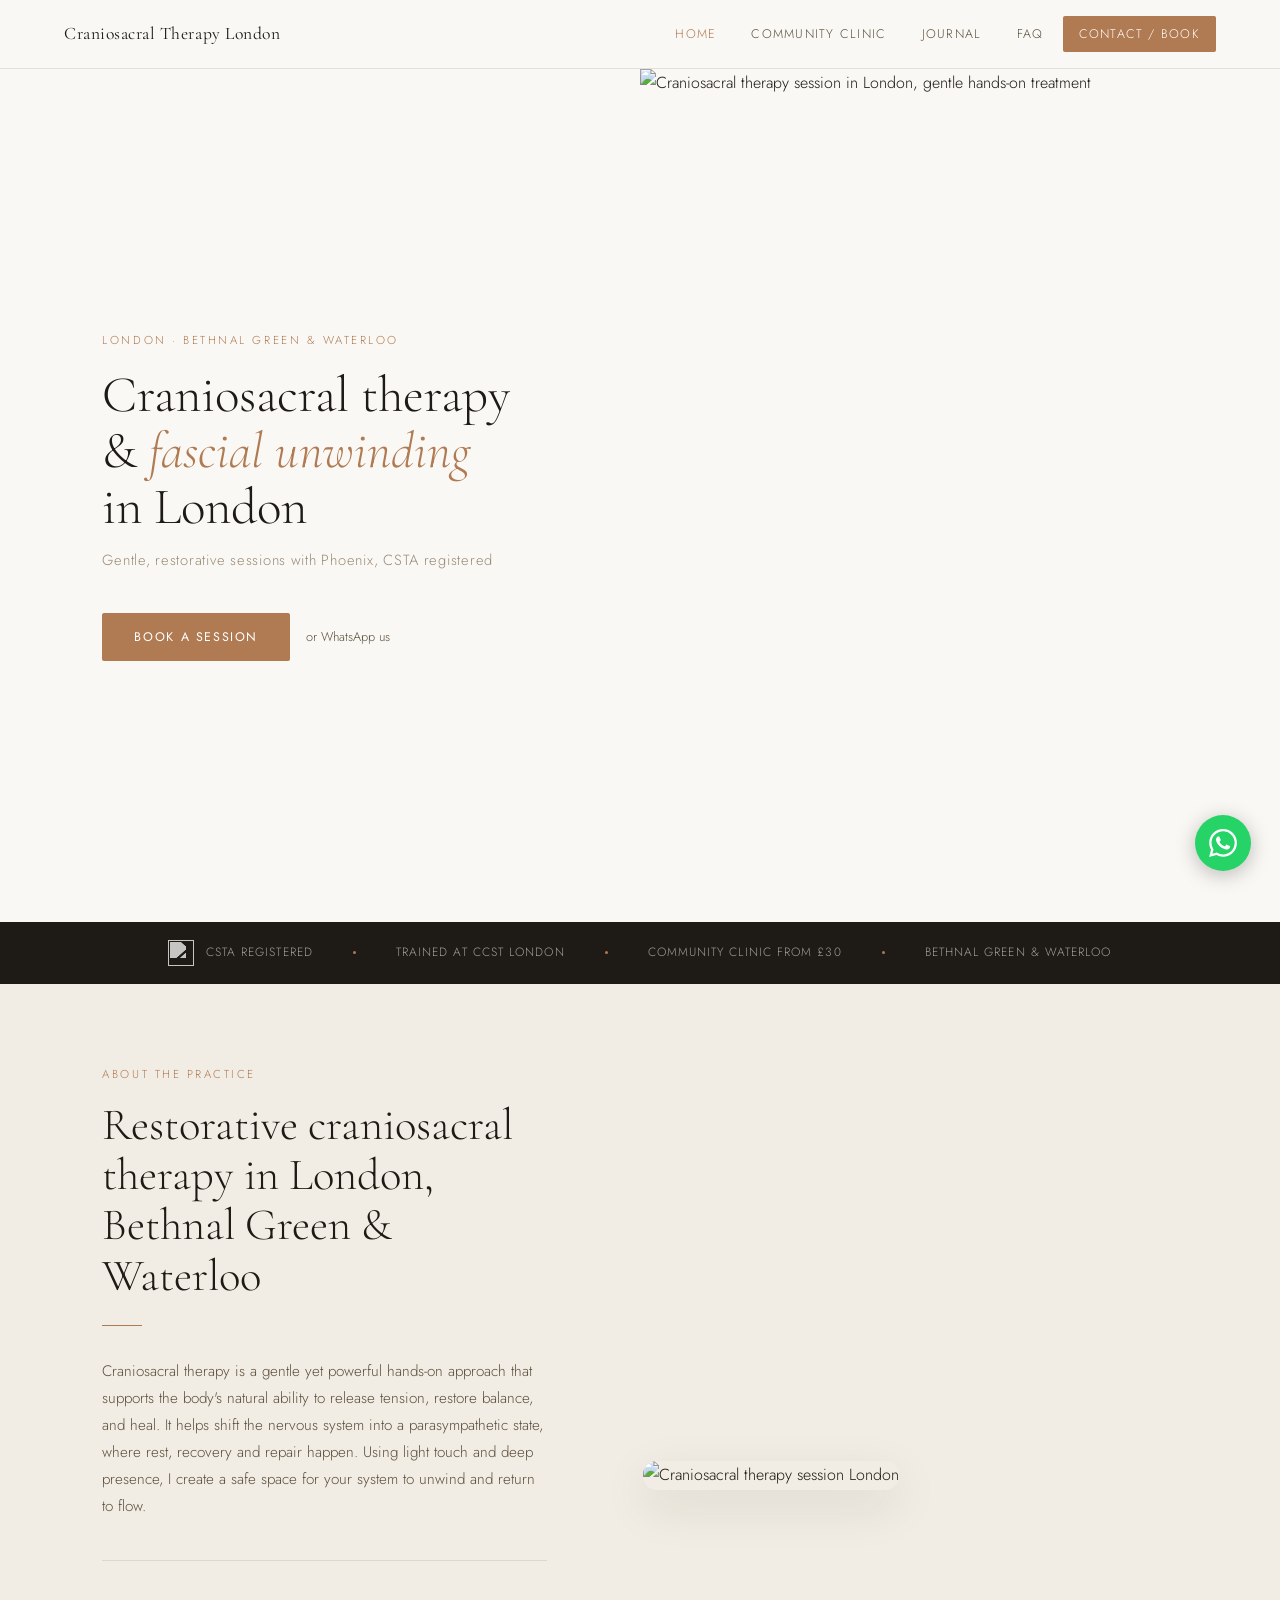
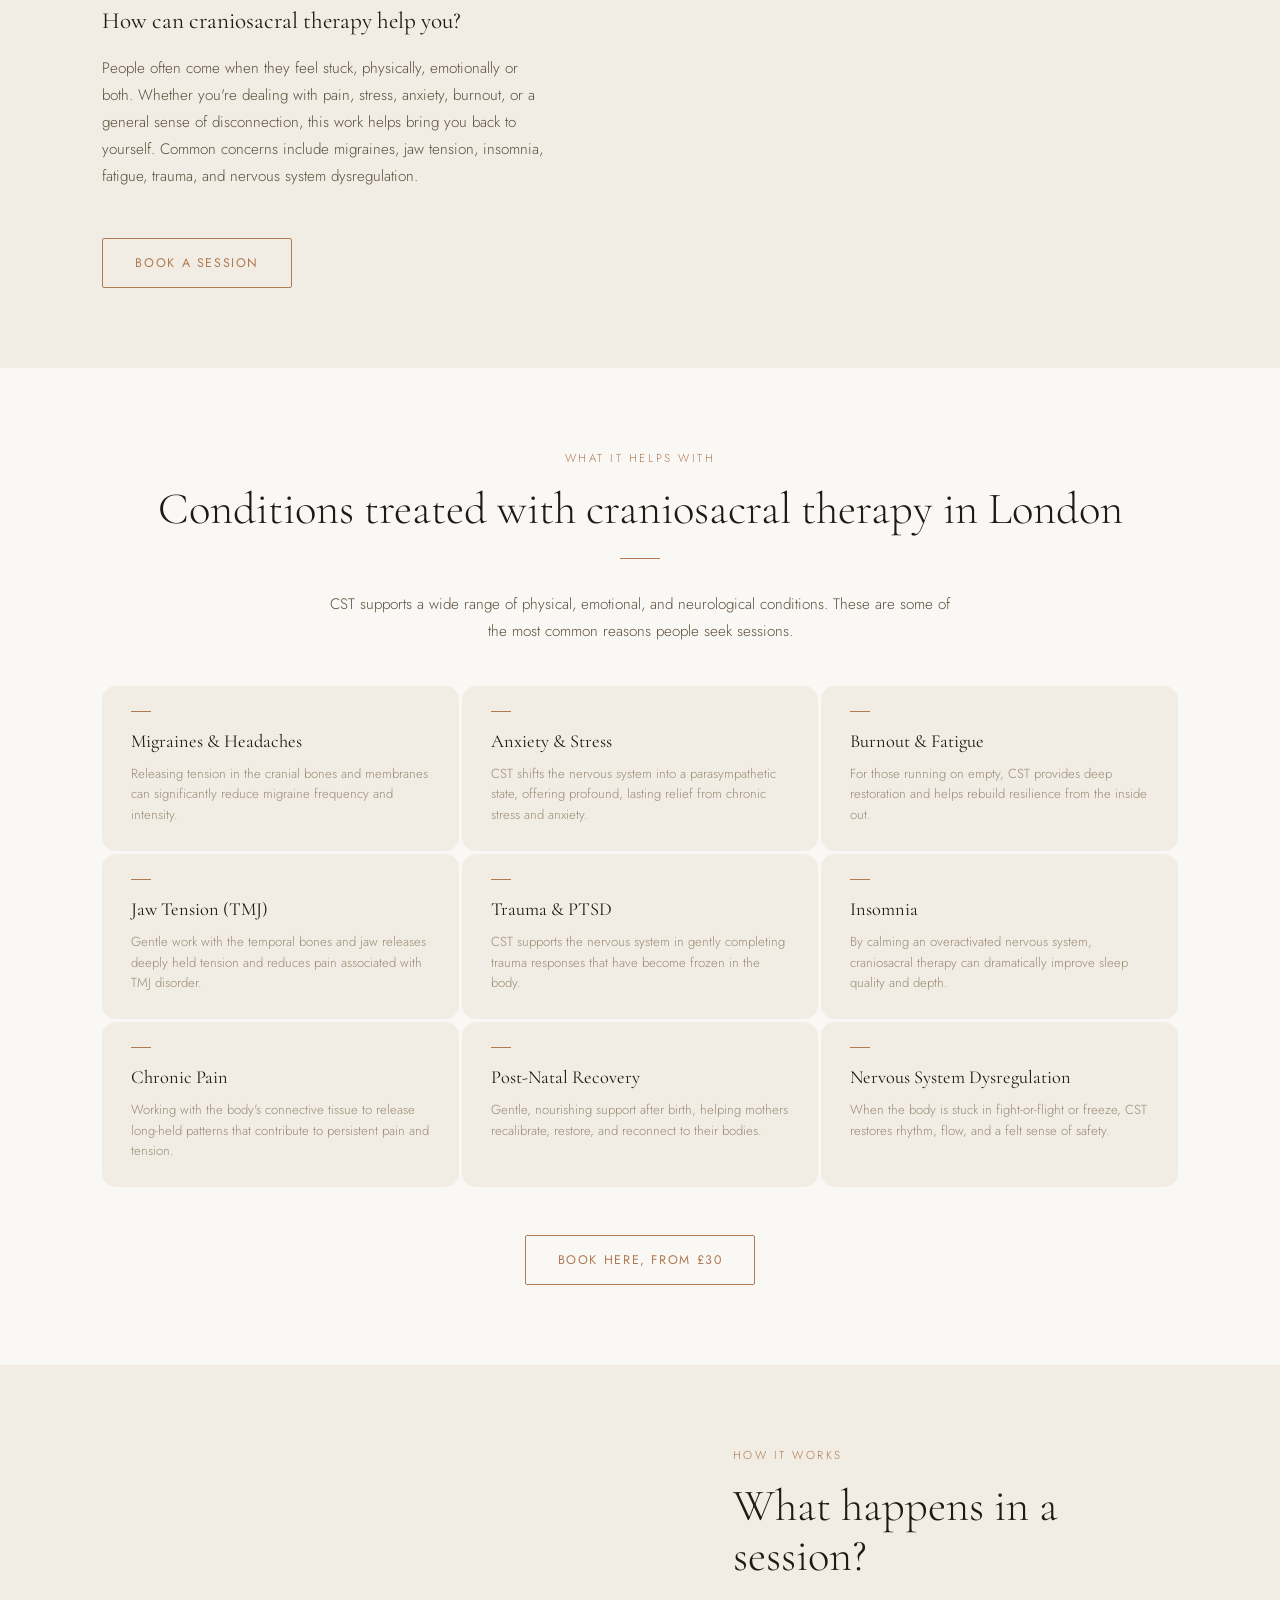
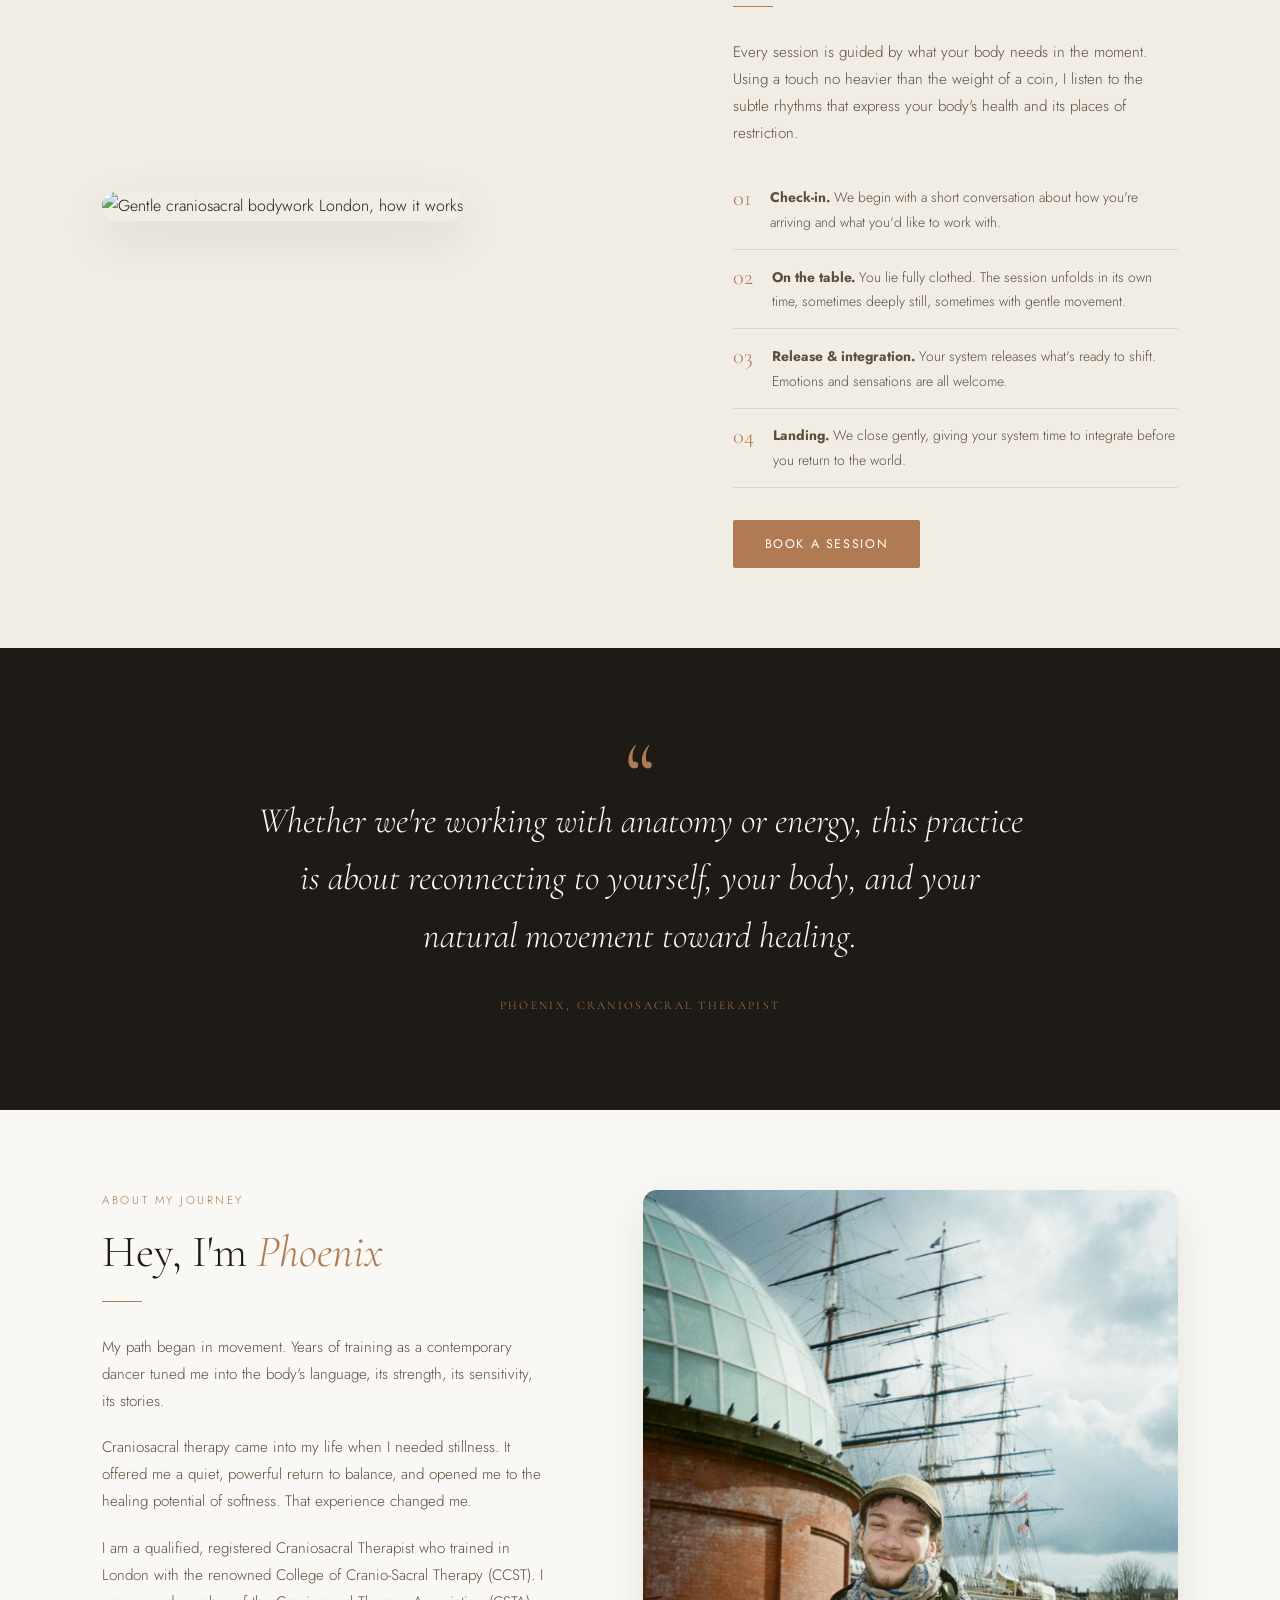
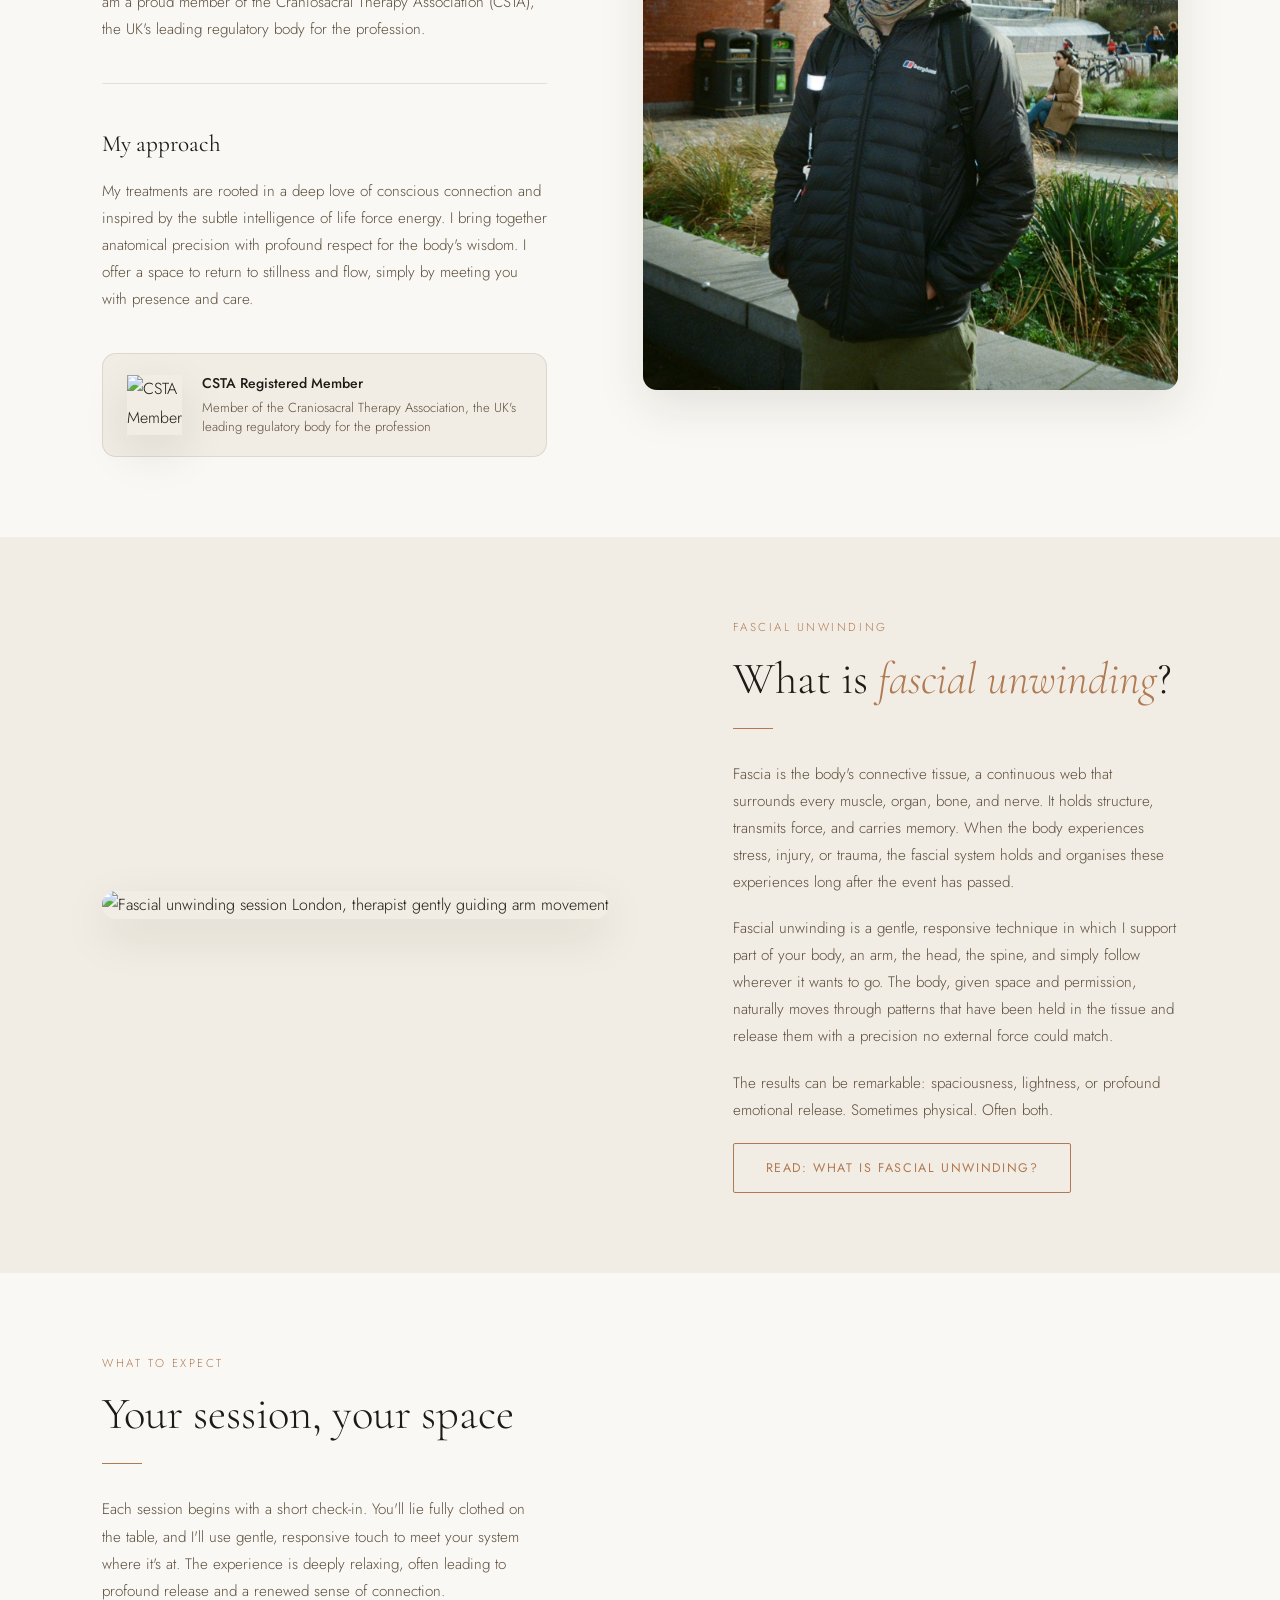
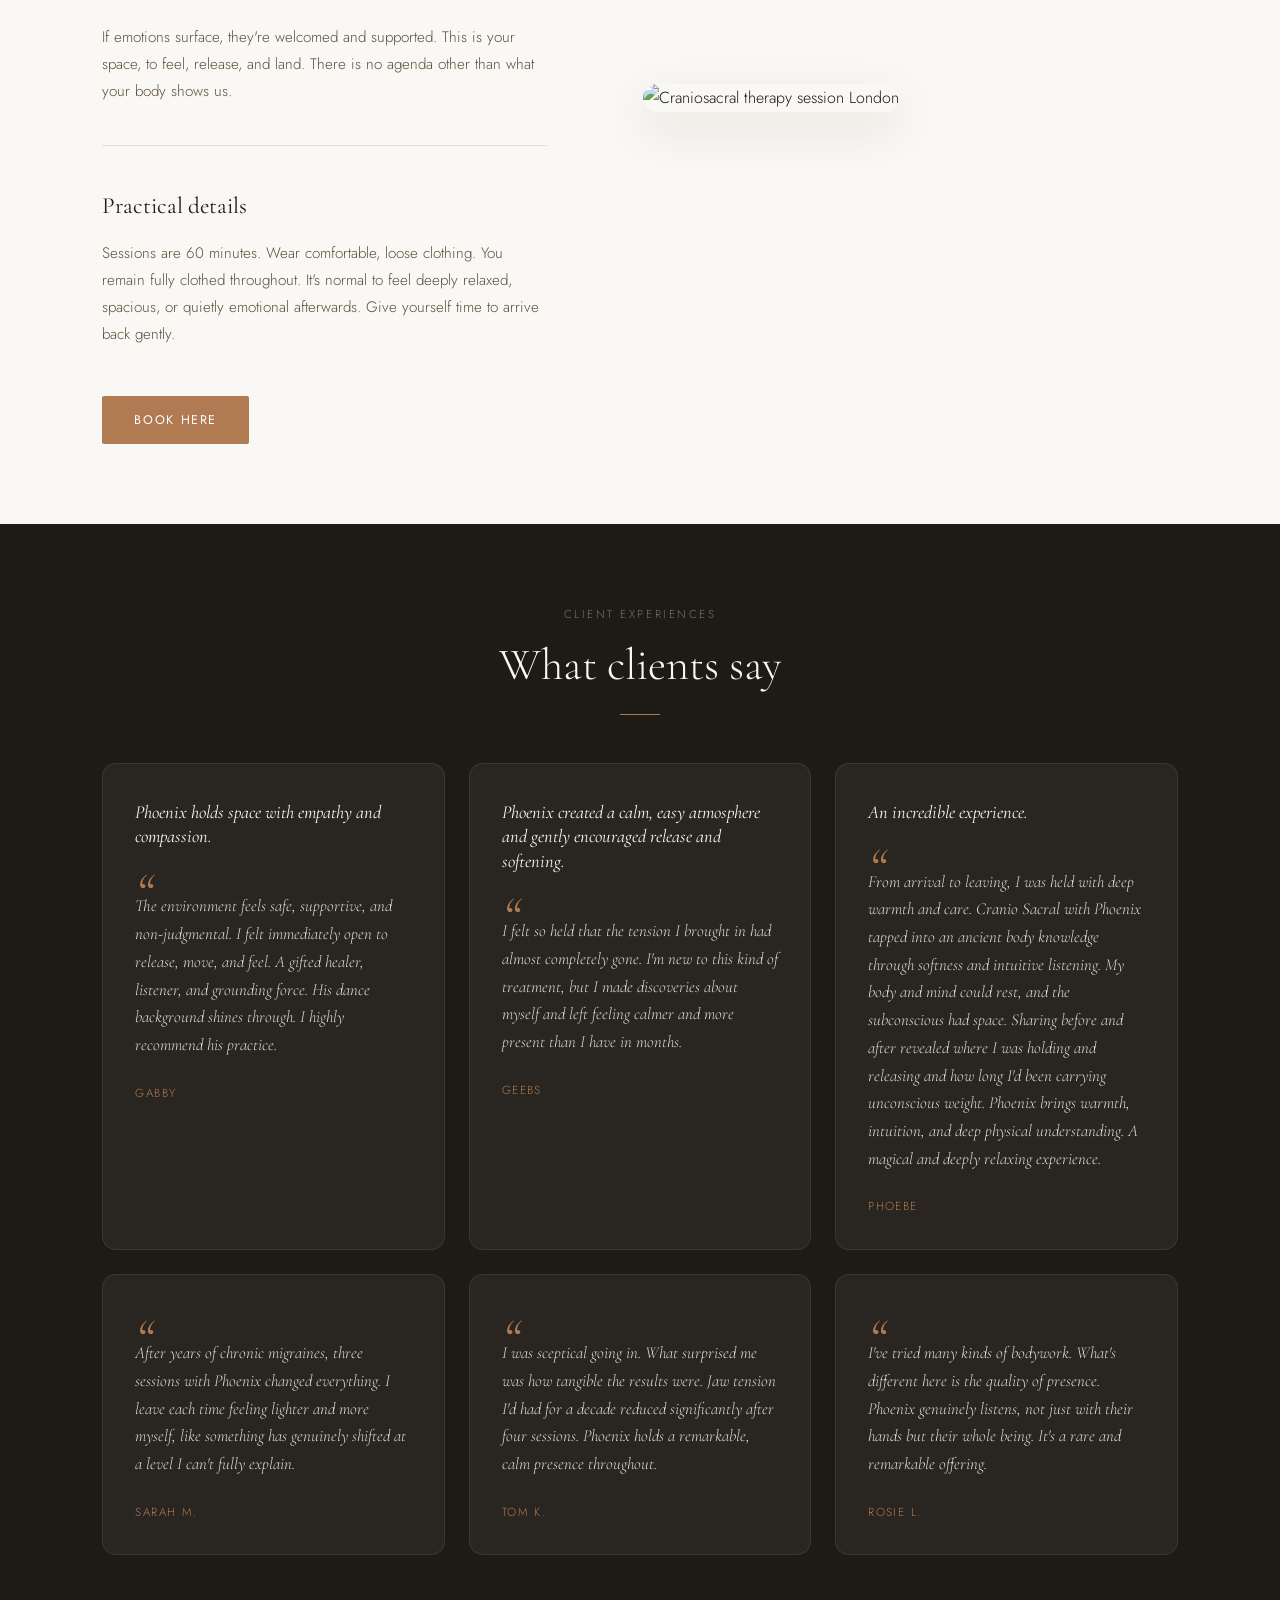
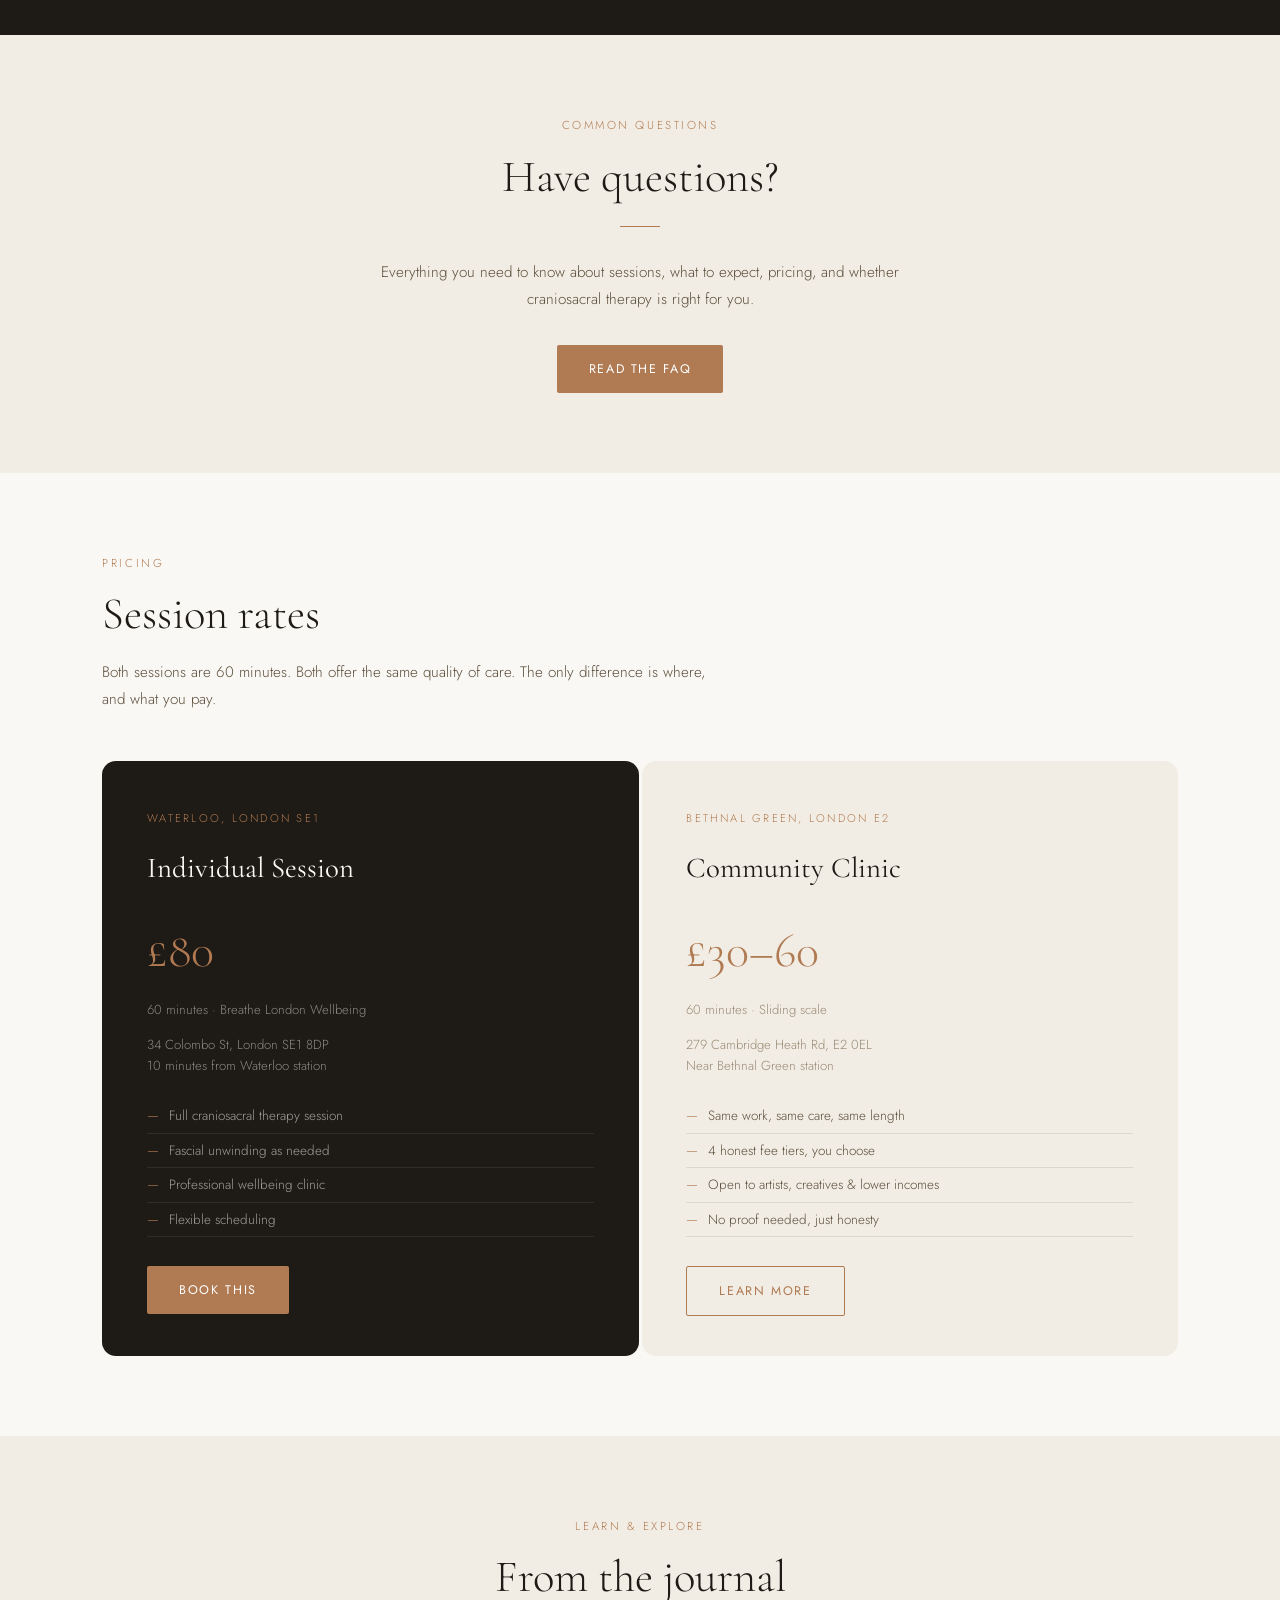
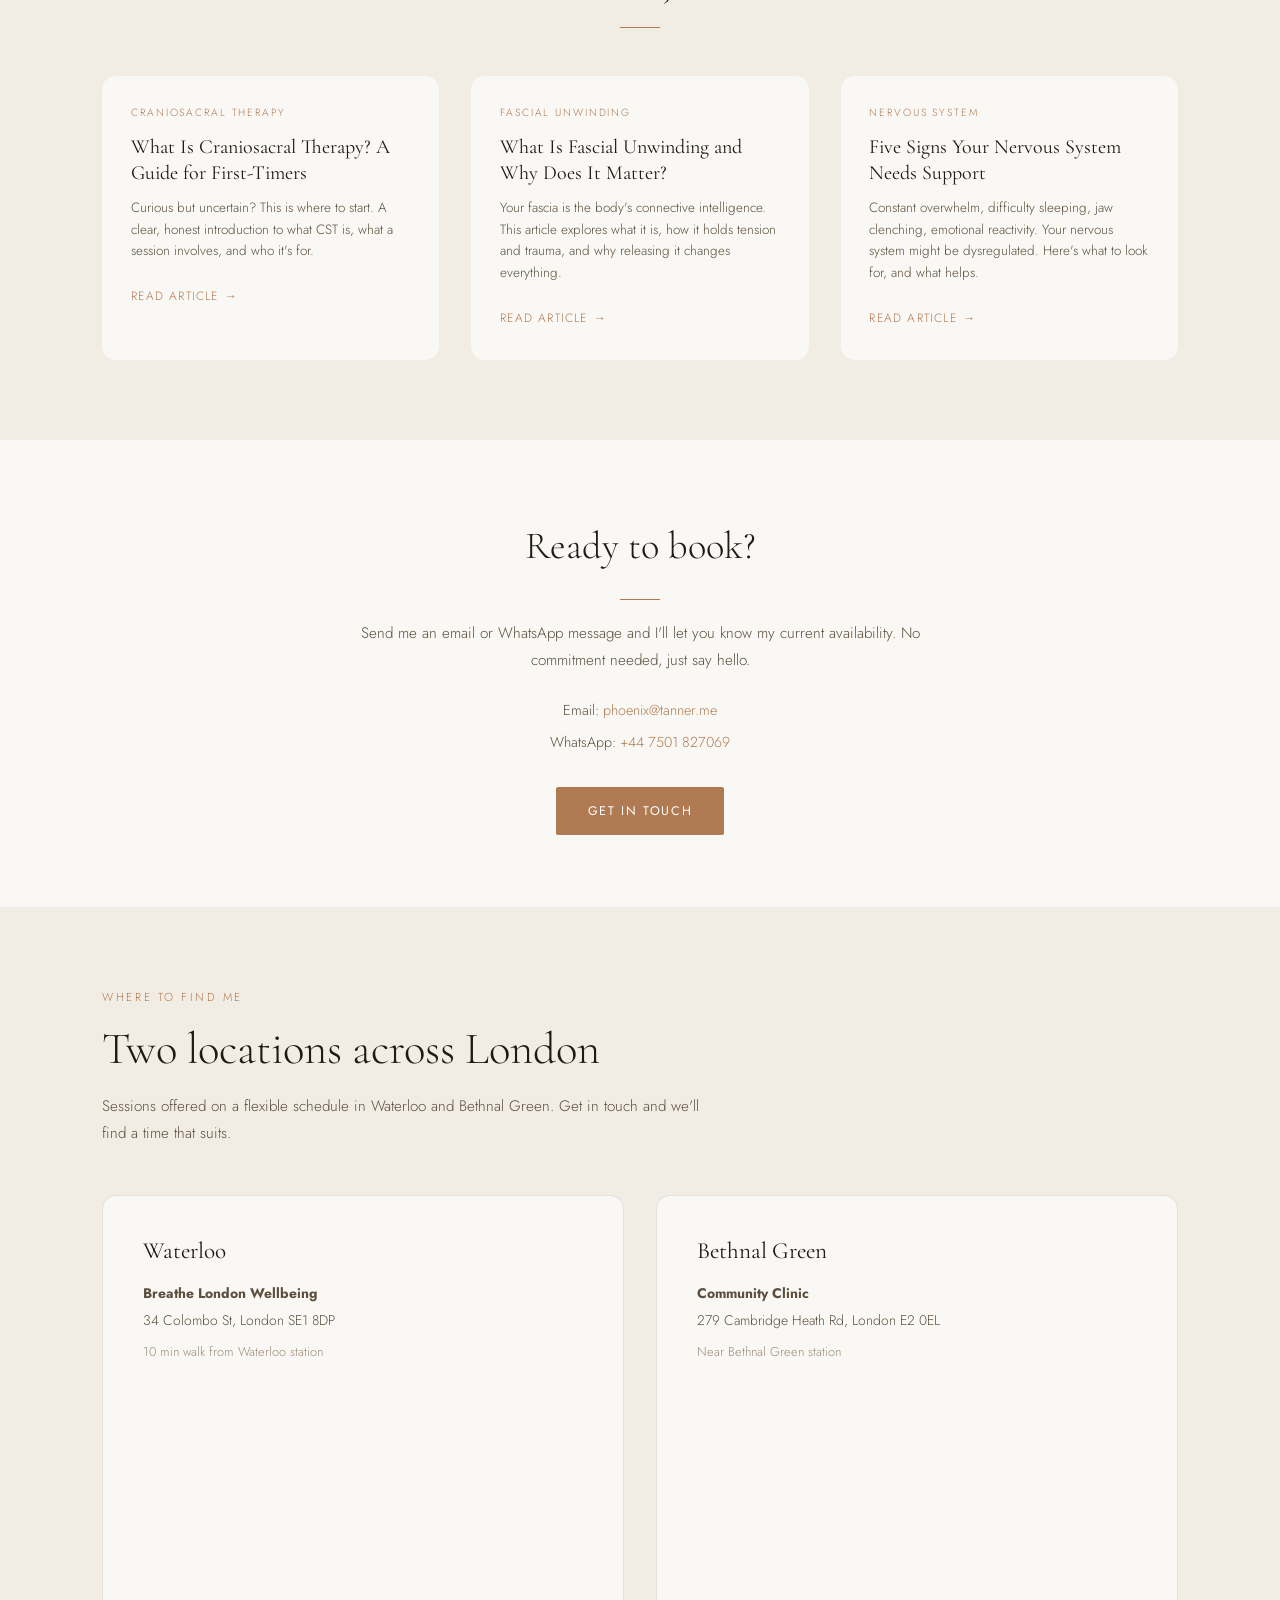
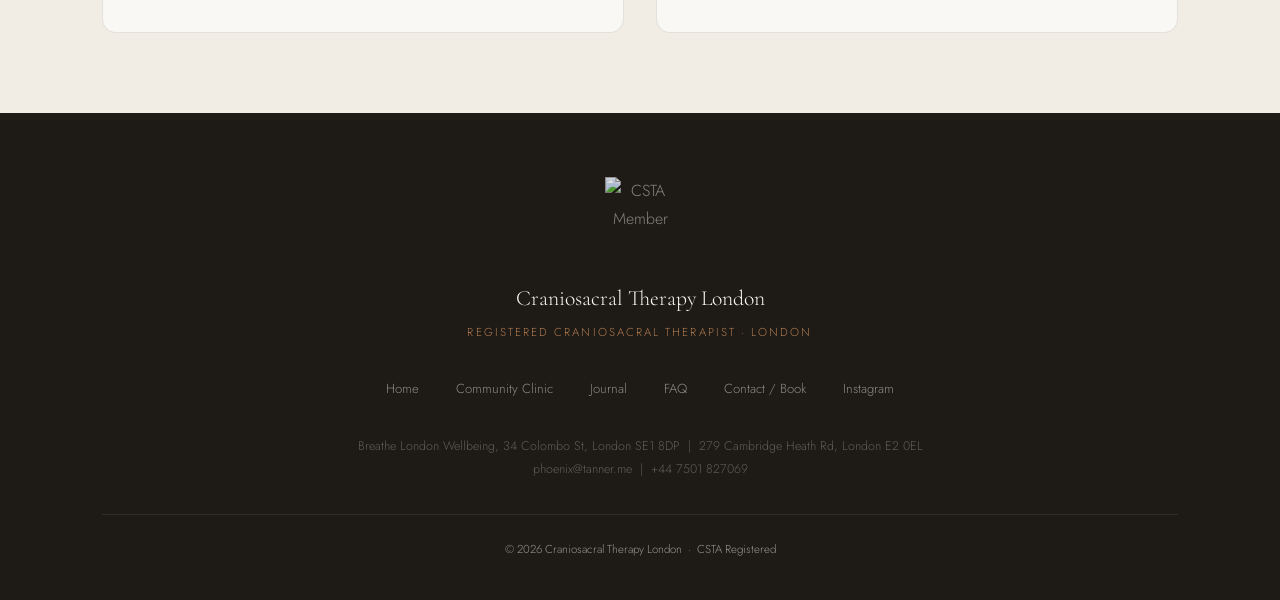
==== index.html @ a88bb4ef "Initial commit: clean deployment snapshot (Aug 13, 2026) Starting point for the Aug 26 website updat" ====
<!DOCTYPE html>
<html lang="en-GB">
<head>
<meta charset="UTF-8">
<meta name="viewport" content="width=device-width, initial-scale=1.0">
<title>Craniosacral Therapy London | Bethnal Green &amp; Waterloo | Phoenix Tanner, CSTA Registered</title>
<meta name="description" content="Gentle, restorative craniosacral therapy and fascial unwinding in Bethnal Green and Waterloo, London. 60-minute sessions from £30. CSTA-registered therapist Phoenix Tanner.">
<meta name="robots" content="index, follow">
<meta name="author" content="Phoenix Tanner">
<link rel="canonical" href="https://craniosacraltherapylondon.com/">
<meta name="geo.region" content="GB-ENG">
<meta name="geo.placename" content="London">
<meta property="og:type" content="website">
<meta property="og:url" content="https://craniosacraltherapylondon.com/">
<meta property="og:title" content="Craniosacral Therapy London | Phoenix Tanner, CSTA Registered">
<meta property="og:description" content="Gentle craniosacral therapy and fascial unwinding in Bethnal Green and Waterloo. Sessions from £30. Book with Phoenix Tanner, CSTA-registered therapist.">
<meta property="og:image" content="https://craniosacraltherapylondon.com/craniosacral_therapy_london_.JPG">
<meta property="og:locale" content="en_GB">
<meta property="og:site_name" content="Craniosacral Therapy London">
<meta name="twitter:card" content="summary_large_image">
<meta name="twitter:title" content="Craniosacral Therapy London | Phoenix Tanner, CSTA Registered">
<meta name="twitter:description" content="Gentle craniosacral therapy and fascial unwinding in Bethnal Green and Waterloo. Sessions from £30.">
<meta name="twitter:image" content="https://craniosacraltherapylondon.com/craniosacral_therapy_london_.JPG">
<script type="application/ld+json">
{
  "@context":"https://schema.org",
  "@graph":[
    {"@type":"HealthAndBeautyBusiness","@id":"https://craniosacraltherapylondon.com/#business","name":"Craniosacral Therapy London","description":"Craniosacral therapy and fascial unwinding in Bethnal Green and Waterloo, London.","url":"https://craniosacraltherapylondon.com","telephone":"+447501827069","email":"phoenix@tanner.me","priceRange":"££","image":"https://craniosacraltherapylondon.com/craniosacral_therapy_london_.JPG","sameAs":["https://www.instagram.com/phoenixtanner/"],"address":{"@type":"PostalAddress","streetAddress":"34 Colombo St","addressLocality":"London","postalCode":"SE1 8DP","addressCountry":"GB"},"hasOfferCatalog":{"@type":"OfferCatalog","name":"Craniosacral Therapy Services","itemListElement":[{"@type":"Offer","itemOffered":{"@type":"Service","name":"Craniosacral Therapy Waterloo","description":"60-minute session at Breathe London Wellbeing, Waterloo SE1."},"price":"80","priceCurrency":"GBP"},{"@type":"Offer","itemOffered":{"@type":"Service","name":"Community Clinic Bethnal Green","description":"60-minute sliding scale session £30-60."},"price":"30","priceCurrency":"GBP"}]}},
    {"@type":"Person","name":"Phoenix Tanner","jobTitle":"Craniosacral Therapist","description":"CSTA-registered craniosacral therapist trained at the College of Cranio-Sacral Therapy (CCST), London.","url":"https://craniosacraltherapylondon.com","sameAs":["https://www.instagram.com/phoenixtanner/"]},
    {"@type":"FAQPage","mainEntity":[
      {"@type":"Question","name":"What is craniosacral therapy?","acceptedAnswer":{"@type":"Answer","text":"Craniosacral therapy is a gentle hands-on therapy using very light touch to support the body's natural ability to heal and self-regulate. It works with the subtle rhythms of the craniosacral system to release restrictions and restore balance."}},
      {"@type":"Question","name":"What does craniosacral therapy help with?","acceptedAnswer":{"@type":"Answer","text":"CST helps with migraines, anxiety, jaw tension (TMJ), insomnia, burnout, chronic pain, nervous system dysregulation, trauma, PTSD, and post-natal recovery."}},
      {"@type":"Question","name":"How much does craniosacral therapy cost in London?","acceptedAnswer":{"@type":"Answer","text":"Individual sessions at our Waterloo location cost £80. Our Bethnal Green community clinic offers sliding scale sessions from £30 to £60."}},
      {"@type":"Question","name":"What is fascial unwinding?","acceptedAnswer":{"@type":"Answer","text":"Fascial unwinding is a gentle technique where the therapist supports part of the body and follows its natural movement, releasing stored tension patterns held in the connective tissue."}},
      {"@type":"Question","name":"Is craniosacral therapy safe?","acceptedAnswer":{"@type":"Answer","text":"Yes. CST is extremely gentle with no manipulation or pressure, safe for all ages including pregnant women and babies. Phoenix Tanner is CSTA-registered."}},
      {"@type":"Question","name":"How do I book craniosacral therapy in London?","acceptedAnswer":{"@type":"Answer","text":"Email phoenix@tanner.me or WhatsApp +44 7501 827069. Phoenix will reply with current availability."}}
    ]}
  ]
}
</script>
<link rel="preconnect" href="https://fonts.googleapis.com">
<link rel="preconnect" href="https://fonts.gstatic.com" crossorigin>
<link href="https://fonts.googleapis.com/css2?family=Cormorant+Garamond:ital,wght@0,300;0,400;0,500;1,300;1,400&family=Jost:wght@300;400;500&display=swap" rel="stylesheet">
<style>
:root{--cream:#faf8f4;--sand:#f2ede4;--clay:#b07a52;--terra:#9a6440;--deep:#1e1a15;--mid:#5c4f3d;--light:#9a8a76;--bord:rgba(30,26,21,0.1);--radius:14px;}
*,*::before,*::after{box-sizing:border-box;margin:0;padding:0;}
html{scroll-behavior:smooth;}
body{background:var(--cream);color:var(--deep);font-family:'Jost',sans-serif;font-weight:300;line-height:1.78;overflow-x:hidden;}
.wa-float{position:fixed;bottom:1.8rem;right:1.8rem;z-index:500;background:#25d366;color:#fff;border-radius:50%;width:56px;height:56px;display:flex;align-items:center;justify-content:center;box-shadow:0 4px 20px rgba(0,0,0,.25);transition:transform .25s;text-decoration:none;}
.wa-float:hover{transform:scale(1.08);}
.wa-float svg{width:28px;height:28px;fill:#fff;}
nav{position:sticky;top:0;z-index:200;background:rgba(250,248,244,.96);backdrop-filter:blur(10px);border-bottom:1px solid var(--bord);padding:0 5vw;}
.nav-inner{max-width:1200px;margin:0 auto;display:flex;align-items:center;justify-content:space-between;height:68px;}
.nav-logo{font-family:'Cormorant Garamond',serif;font-size:1.1rem;font-weight:400;letter-spacing:.03em;color:var(--deep);text-decoration:none;}
.nav-links{display:flex;list-style:none;align-items:center;gap:.2rem;}
.nav-links a{display:block;padding:.45rem 1rem;font-size:.78rem;letter-spacing:.1em;text-transform:uppercase;color:var(--mid);text-decoration:none;font-family:'Jost',sans-serif;font-weight:300;transition:color .25s;}
.nav-links a:hover,.nav-links a.active{color:var(--clay);}
.nav-book{background:var(--clay)!important;color:#fff!important;border-radius:2px;}
.nav-book:hover{background:var(--terra)!important;}
.nav-burger{display:none;flex-direction:column;gap:5px;background:none;border:none;cursor:pointer;padding:.5rem;}
.nav-burger span{display:block;width:22px;height:1.5px;background:var(--deep);transition:transform .3s,opacity .3s;}
.nav-burger.open span:nth-child(1){transform:translateY(6.5px) rotate(45deg);}
.nav-burger.open span:nth-child(2){opacity:0;}
.nav-burger.open span:nth-child(3){transform:translateY(-6.5px) rotate(-45deg);}
.eyebrow{font-size:.72rem;letter-spacing:.22em;text-transform:uppercase;color:var(--clay);margin-bottom:1rem;display:block;}
.rule{width:40px;height:1px;background:var(--clay);margin:1.5rem 0 2rem;}
.rule-c{margin-left:auto;margin-right:auto;}
hr.div{border:none;border-top:1px solid var(--bord);margin:2.5rem 0;}
.bt{font-size:.95rem;color:var(--mid);margin-bottom:1.2rem;max-width:620px;}
h2.dsp{font-family:'Cormorant Garamond',serif;font-size:clamp(2rem,3.5vw,3.2rem);font-weight:300;line-height:1.12;margin-bottom:1.2rem;}
h3.sub{font-family:'Cormorant Garamond',serif;font-size:1.45rem;font-weight:400;margin-bottom:.8rem;}
em{font-style:italic;color:var(--clay);}
img.r{border-radius:var(--radius);}
.btn{display:inline-block;padding:.8rem 2rem;font-size:.78rem;letter-spacing:.13em;text-transform:uppercase;border-radius:2px;cursor:pointer;border:none;font-family:'Jost',sans-serif;font-weight:400;transition:background .25s,color .25s,transform .25s;text-decoration:none;}
.btn-s{background:var(--clay);color:#fff;}
.btn-s:hover{background:var(--terra);transform:translateY(-2px);}
.btn-o{background:transparent;color:var(--clay);border:1px solid var(--clay);}
.btn-o:hover{background:var(--clay);color:#fff;}
/* HERO */
.hero{display:grid;grid-template-columns:1fr 1fr;min-height:calc(100vh - 68px);}
.hero-left{display:flex;flex-direction:column;justify-content:center;padding:5rem 4rem 5rem 8vw;}
.hero-left h1{font-family:'Cormorant Garamond',serif;font-size:clamp(2.4rem,4vw,4.2rem);font-weight:300;line-height:1.1;margin-bottom:.7rem;}
.hero-sub{font-size:.92rem;font-weight:300;color:var(--light);letter-spacing:.05em;margin-bottom:2.5rem;}
.hero-right{overflow:hidden;}
.hero-right img{width:100%;height:100%;object-fit:cover;object-position:top center;display:block;}
.hero-ctas{display:flex;gap:1rem;flex-wrap:wrap;align-items:center;}
.hero-wa{font-size:.8rem;color:var(--mid);text-decoration:none;}
.hero-wa:hover{color:var(--clay);}
/* TRUST STRIP */
.trust-strip{background:var(--deep);padding:1.1rem 8vw;}
.trust-in{max-width:1100px;margin:0 auto;display:flex;align-items:center;justify-content:center;gap:2.5rem;flex-wrap:wrap;}
.trust-item{display:flex;align-items:center;gap:.7rem;color:rgba(250,248,244,.6);font-size:.75rem;letter-spacing:.09em;text-transform:uppercase;}
.trust-item img{width:26px;height:26px;object-fit:contain;filter:brightness(10);opacity:.75;}
.tdot{width:3px;height:3px;border-radius:50%;background:var(--clay);}
/* INTRO */
.h-intro{background:var(--sand);padding:5rem 8vw;}
.h-intro-in{max-width:1100px;margin:0 auto;display:grid;grid-template-columns:1fr 1.2fr;gap:6rem;align-items:center;}
.h-intro-in img{width:100%;aspect-ratio:4/5;object-fit:cover;box-shadow:0 16px 48px rgba(30,26,21,.1);}
/* CONDITIONS */
.conditions{background:var(--cream);padding:5rem 8vw;}
.conditions-in{max-width:1100px;margin:0 auto;}
.cond-grid{display:grid;grid-template-columns:repeat(3,1fr);gap:3px;margin-top:2.5rem;}
.cond-card{background:var(--sand);padding:1.6rem 1.8rem;border-radius:var(--radius);transition:transform .3s;}
.cond-card:hover{transform:translateY(-3px);}
.cond-dash{display:block;width:20px;height:1px;background:var(--clay);margin-bottom:.8rem;}
.cond-card h4{font-family:'Cormorant Garamond',serif;font-size:1.15rem;font-weight:400;margin-bottom:.4rem;}
.cond-card p{font-size:.82rem;color:var(--light);line-height:1.55;}
/* HOW */
.h-how{padding:5rem 8vw;background:var(--sand);}
.h-how-in{max-width:1100px;margin:0 auto;display:grid;grid-template-columns:1.2fr 1fr;gap:6rem;align-items:center;}
.h-how-in img{width:100%;aspect-ratio:4/5;object-fit:cover;box-shadow:0 16px 48px rgba(30,26,21,.1);}
.steps{margin:1.5rem 0 2rem;counter-reset:step;}
.step{display:flex;gap:1.2rem;padding:.9rem 0;border-bottom:1px solid var(--bord);counter-increment:step;}
.step::before{content:counter(step,decimal-leading-zero);font-family:'Cormorant Garamond',serif;font-size:1.4rem;color:var(--clay);flex-shrink:0;line-height:1;margin-top:.1rem;}
.step p{font-size:.87rem;color:var(--mid);}
/* QUOTE */
.quote-band{background:var(--deep);padding:6rem 8vw;text-align:center;}
.quote-band-in{max-width:780px;margin:0 auto;}
.quote-band blockquote{font-family:'Cormorant Garamond',serif;font-size:clamp(1.5rem,2.8vw,2.4rem);font-weight:300;font-style:italic;line-height:1.6;color:var(--cream);position:relative;padding-top:3rem;}
.quote-band blockquote::before{content:'\201C';font-size:6rem;color:var(--clay);line-height:1;position:absolute;top:-1rem;left:50%;transform:translateX(-50%);font-style:normal;}
.quote-band cite{display:block;margin-top:2rem;font-size:.72rem;letter-spacing:.2em;text-transform:uppercase;color:var(--clay);font-style:normal;}
/* ABOUT */
.h-about{background:var(--cream);padding:5rem 8vw;}
.h-about-in{max-width:1100px;margin:0 auto;display:grid;grid-template-columns:1fr 1.2fr;gap:6rem;align-items:start;}
.h-about-in img{width:100%;aspect-ratio:3/4;object-fit:cover;box-shadow:0 16px 48px rgba(30,26,21,.1);}
.csta-badge{margin-top:2.5rem;display:flex;align-items:center;gap:1.2rem;padding:1.2rem 1.5rem;border:1px solid var(--bord);border-radius:var(--radius);background:var(--sand);}
.csta-badge img{width:60px;height:60px;object-fit:contain;}
.csta-badge-text{font-size:.82rem;color:var(--mid);line-height:1.5;}
.csta-badge-text strong{display:block;font-weight:500;color:var(--deep);font-size:.88rem;margin-bottom:.2rem;}
/* FASCIAL */
.fascial{background:var(--sand);padding:5rem 8vw;}
.fascial-in{max-width:1100px;margin:0 auto;display:grid;grid-template-columns:1.2fr 1fr;gap:6rem;align-items:center;}
.fascial-in img{width:100%;aspect-ratio:4/5;object-fit:cover;box-shadow:0 16px 48px rgba(30,26,21,.1);}
/* SESSION */
.h-session{background:var(--cream);padding:5rem 8vw;}
.h-session-in{max-width:1100px;margin:0 auto;display:grid;grid-template-columns:1fr 1.2fr;gap:6rem;align-items:center;}
.img-duo{display:grid;grid-template-columns:1fr 1fr;gap:8px;}
.img-duo img{width:100%;aspect-ratio:2/3;object-fit:cover;box-shadow:0 8px 24px rgba(30,26,21,.1);}
.h-session-in>div:last-child img{width:100%;aspect-ratio:4/5;object-fit:cover;box-shadow:0 16px 48px rgba(30,26,21,.1);}
/* TESTIMONIALS */
.testimonials{background:var(--deep);padding:5rem 8vw;}
.testimonials-in{max-width:1100px;margin:0 auto;}
.test-grid{display:grid;grid-template-columns:repeat(3,1fr);gap:1.5rem;margin-top:3rem;}
.test-card{background:rgba(250,248,244,.05);border:1px solid rgba(250,248,244,.08);border-radius:var(--radius);padding:2.2rem 2rem 2rem;}
.test-quote{font-family:'Cormorant Garamond',serif;font-size:1.05rem;font-style:italic;line-height:1.65;color:rgba(250,248,244,.88);margin-bottom:1.5rem;padding-top:1.8rem;position:relative;}
.test-quote::before{content:'\201C';font-size:3.5rem;color:var(--clay);line-height:1;position:absolute;top:0;left:0;}
.test-headline{font-family:'Cormorant Garamond',serif;font-size:1.15rem;font-weight:400;font-style:italic;color:var(--cream);margin-bottom:.9rem;line-height:1.35;}
.test-name{font-size:.73rem;letter-spacing:.12em;text-transform:uppercase;color:var(--clay);}
/* FAQ */
.faq-section{background:var(--sand);padding:5rem 8vw;}
.faq-in{max-width:780px;margin:0 auto;}
details{border-bottom:1px solid var(--bord);}
details:first-of-type{border-top:1px solid var(--bord);}
summary{display:flex;justify-content:space-between;align-items:center;padding:1.3rem 0;cursor:pointer;list-style:none;font-weight:400;font-size:.95rem;}
summary::-webkit-details-marker{display:none;}
summary::after{content:'+';color:var(--clay);font-size:1.3rem;flex-shrink:0;margin-left:1rem;transition:transform .3s;line-height:1;}
details[open] summary::after{transform:rotate(45deg);}
.faq-answer{padding:.2rem 0 1.5rem;font-size:.9rem;color:var(--mid);line-height:1.75;}
/* PRICING */
.h-pricing{background:var(--cream);padding:5rem 8vw;}
.h-pricing-in{max-width:1100px;margin:0 auto;}
.p-grid{display:grid;grid-template-columns:1fr 1fr;gap:3px;margin-top:3rem;}
.p-card{padding:3rem 2.8rem 2.5rem;background:var(--sand);transition:transform .3s;border-radius:var(--radius);}
.p-card:hover{transform:translateY(-4px);}
.p-card.hl{background:var(--deep);color:var(--cream);}
.p-loc{font-size:.7rem;letter-spacing:.2em;text-transform:uppercase;color:var(--clay);margin-bottom:.8rem;display:block;}
.p-card h3{font-family:'Cormorant Garamond',serif;font-size:1.8rem;font-weight:400;margin-bottom:.5rem;}
.p-price{font-family:'Cormorant Garamond',serif;font-size:3rem;font-weight:300;color:var(--clay);margin:1rem 0 .2rem;display:block;}
.p-dur{font-size:.82rem;color:var(--light);margin-bottom:.8rem;}
.p-card.hl .p-dur{color:rgba(250,248,244,.5);}
.p-addr{font-size:.82rem;color:var(--light);margin-bottom:1.4rem;line-height:1.65;}
.p-card.hl .p-addr{color:rgba(250,248,244,.5);}
.p-list{list-style:none;margin-bottom:1.8rem;}
.p-list li{font-size:.84rem;padding:.3rem 0;display:flex;gap:.6rem;color:var(--mid);border-bottom:1px solid var(--bord);}
.p-card.hl .p-list li{color:rgba(250,248,244,.6);border-bottom-color:rgba(250,248,244,.08);}
.p-list li::before{content:'—';color:var(--clay);flex-shrink:0;}
/* BLOG */
.blog-section{background:var(--sand);padding:5rem 8vw;}
.blog-in{max-width:1100px;margin:0 auto;}
.blog-grid{display:grid;grid-template-columns:repeat(3,1fr);gap:2rem;margin-top:3rem;}
.blog-card{background:var(--cream);border-radius:var(--radius);overflow:hidden;transition:transform .3s,box-shadow .3s;}
.blog-card:hover{transform:translateY(-4px);box-shadow:0 12px 32px rgba(30,26,21,.1);}
.blog-card-body{padding:1.8rem;}
.blog-tag{font-size:.65rem;letter-spacing:.18em;text-transform:uppercase;color:var(--clay);margin-bottom:.7rem;display:block;}
.blog-card h3{font-family:'Cormorant Garamond',serif;font-size:1.25rem;font-weight:400;line-height:1.3;margin-bottom:.7rem;}
.blog-card p{font-size:.84rem;color:var(--mid);line-height:1.6;margin-bottom:1.2rem;}
.blog-link{font-size:.75rem;letter-spacing:.1em;text-transform:uppercase;color:var(--clay);text-decoration:none;display:inline-flex;align-items:center;gap:.4rem;}
.blog-link::after{content:'→';}
/* BOOK CTA */
.h-bookcta{background:var(--cream);padding:4.5rem 8vw;text-align:center;}
.h-bookcta-in{max-width:580px;margin:0 auto;}
.h-bookcta h2{font-family:'Cormorant Garamond',serif;font-size:clamp(1.8rem,3vw,2.6rem);font-weight:300;margin-bottom:.8rem;}
.cline{font-size:.9rem;color:var(--mid);margin-bottom:.4rem;}
.cline a{color:var(--clay);text-decoration:none;}
.cline a:hover{text-decoration:underline;}
/* LOCATIONS */
.h-loc{background:var(--sand);padding:5rem 8vw;}
.h-loc-in{max-width:1100px;margin:0 auto;}
.loc-grid{display:grid;grid-template-columns:1fr 1fr;gap:2rem;margin-top:3rem;}
.loc-card{padding:2.2rem 2.5rem;border:1px solid var(--bord);border-radius:var(--radius);background:var(--cream);}
.loc-card h3{font-family:'Cormorant Garamond',serif;font-size:1.45rem;font-weight:400;margin-bottom:.5rem;}
.loc-card p{font-size:.87rem;color:var(--mid);margin-bottom:.2rem;}
.map-w{margin-top:1.4rem;border-radius:var(--radius);overflow:hidden;height:210px;}
.map-w iframe{width:100%;height:100%;border:none;display:block;}
/* FOOTER */
footer{background:var(--deep);color:rgba(250,248,244,.55);padding:4rem 8vw 2.5rem;text-align:center;}
.f-csta{display:flex;justify-content:center;margin-bottom:2rem;}
.f-csta img{width:70px;opacity:.85;}
.f-name{font-family:'Cormorant Garamond',serif;font-size:1.35rem;color:var(--cream);margin-bottom:.3rem;}
.f-title{font-size:.72rem;letter-spacing:.18em;text-transform:uppercase;color:var(--clay);margin-bottom:2rem;}
.f-links{margin-bottom:2rem;}
.f-links a{font-size:.82rem;color:rgba(250,248,244,.5);text-decoration:none;margin:0 1rem;transition:color .25s;}
.f-links a:hover{color:var(--clay);}
.f-nap{font-style:normal;font-size:.78rem;color:rgba(250,248,244,.3);margin-bottom:1.5rem;line-height:1.9;}
.f-nap a{color:rgba(250,248,244,.3);text-decoration:none;}
.f-bottom{font-size:.72rem;margin-top:2rem;border-top:1px solid rgba(250,248,244,.08);padding-top:1.5rem;}
/* ANIMATIONS */
.fi{opacity:0;transform:translateY(22px);transition:opacity .7s ease,transform .7s ease;}
.fi.v{opacity:1;transform:none;}
/* RESPONSIVE */
@media(max-width:960px){
  .hero{grid-template-columns:1fr;}
  .hero-left{padding:4rem 6vw 3rem;}
  .hero-right{height:65vw;}
  .h-intro-in,.h-how-in,.h-about-in,.fascial-in,.h-session-in,.quote-band-in{grid-template-columns:1fr;gap:3rem;}
  .p-grid,.loc-grid{grid-template-columns:1fr;}
  .cond-grid{grid-template-columns:repeat(2,1fr);}
  .test-grid{grid-template-columns:1fr 1fr;}
  .blog-grid{grid-template-columns:1fr 1fr;}
  .img-duo{display:none;}
  .h-how-in img{display:none;}
  .fascial-in img{display:none;}
}
@media(max-width:680px){
  .nav-links{display:none;flex-direction:column;position:absolute;top:68px;left:0;right:0;background:rgba(250,248,244,.98);backdrop-filter:blur(10px);border-bottom:1px solid var(--bord);padding:1rem 5vw 2rem;}
  .nav-links.open{display:flex;}
  .nav-burger{display:flex;}
  .cond-grid{grid-template-columns:1fr 1fr;}
  .test-grid,.blog-grid{grid-template-columns:1fr;}
  .h-intro,.h-how,.h-about,.fascial,.h-session,.h-pricing,.h-bookcta,.h-loc,.quote-band,.conditions,.testimonials,.faq-section,.blog-section{padding:3.5rem 5vw;}
}
</style>
<!-- Google tag (gtag.js) -->
<script async src="https://www.googletagmanager.com/gtag/js?id=G-5ZW5PGE2YG"></script>
<script>
  window.dataLayer = window.dataLayer || [];
  function gtag(){dataLayer.push(arguments);}
  gtag('js', new Date());
  gtag('config', 'G-5ZW5PGE2YG');
</script></head>
<body>
<a href="https://wa.me/447501827069" class="wa-float" target="_blank" rel="noopener" aria-label="WhatsApp Phoenix">
  <svg viewBox="0 0 24 24"><path d="M17.472 14.382c-.297-.149-1.758-.867-2.03-.967-.273-.099-.471-.148-.67.15-.197.297-.767.966-.94 1.164-.173.199-.347.223-.644.075-.297-.15-1.255-.463-2.39-1.475-.883-.788-1.48-1.761-1.653-2.059-.173-.297-.018-.458.13-.606.134-.133.298-.347.446-.52.149-.174.198-.298.298-.497.099-.198.05-.371-.025-.52-.075-.149-.669-1.612-.916-2.207-.242-.579-.487-.5-.669-.51-.173-.008-.371-.01-.57-.01-.198 0-.52.074-.792.372-.272.297-1.04 1.016-1.04 2.479 0 1.462 1.065 2.875 1.213 3.074.149.198 2.096 3.2 5.077 4.487.709.306 1.262.489 1.694.625.712.227 1.36.195 1.871.118.571-.085 1.758-.719 2.006-1.413.248-.694.248-1.289.173-1.413-.074-.124-.272-.198-.57-.347m-5.421 7.403h-.004a9.87 9.87 0 01-5.031-1.378l-.361-.214-3.741.982.998-3.648-.235-.374a9.86 9.86 0 01-1.51-5.26c.001-5.45 4.436-9.884 9.888-9.884 2.64 0 5.122 1.03 6.988 2.898a9.825 9.825 0 012.893 6.994c-.003 5.45-4.437 9.884-9.885 9.884m8.413-18.297A11.815 11.815 0 0012.05 0C5.495 0 .16 5.335.157 11.892c0 2.096.547 4.142 1.588 5.945L.057 24l6.305-1.654a11.882 11.882 0 005.683 1.448h.005c6.554 0 11.89-5.335 11.893-11.893a11.821 11.821 0 00-3.48-8.413z"/></svg>
</a>
<nav aria-label="Main navigation">
  <div class="nav-inner">
    <a class='nav-logo' href='/'>Craniosacral Therapy London</a>
    <ul class="nav-links" id="navLinks">
      <li><a class='active' href='/'>Home</a></li>
      <li><a href='/community-clinic'>Community Clinic</a></li>
      <li><a href='/journal'>Journal</a></li>
      <li><a href='/faq'>FAQ</a></li>
      <li><a class='nav-book' href='/contact'>Contact / Book</a></li>
    </ul>
    <button class="nav-burger" id="navBurger" aria-label="Toggle menu" aria-expanded="false"><span></span><span></span><span></span></button>
  </div>
</nav>
<main id="main">
<!-- HERO -->
<section class="hero" aria-label="Introduction">
  <div class="hero-left fi">
    <span class="eyebrow">London · Bethnal Green &amp; Waterloo</span>
    <h1>Craniosacral therapy<br>&amp; <em>fascial unwinding</em><br>in London</h1>
    <p class="hero-sub">Gentle, restorative sessions with Phoenix, CSTA registered</p>
    <div class="hero-ctas">
      <a class='btn btn-s' href='/contact'>Book a Session</a>
      <a href="https://wa.me/447501827069" class="hero-wa" target="_blank" rel="noopener">or WhatsApp us</a>
    </div>
  </div>
  <div class="hero-right">
    <img src="photos/craniosacral_therapy_london_.JPG" alt="Craniosacral therapy session in London, gentle hands-on treatment" fetchpriority="high" width="900" height="1200">
  </div>
</section>
<!-- TRUST STRIP -->
<div class="trust-strip">
  <div class="trust-in">
    <div class="trust-item"><img src="photos/CSTA-Member-logo-PNG-600x600-transparent.png" alt="" width="26" height="26" loading="lazy"> CSTA Registered</div>
    <div class="tdot"></div>
    <div class="trust-item">Trained at CCST London</div>
    <div class="tdot"></div>
    <div class="trust-item">Community Clinic from £30</div>
    <div class="tdot"></div>
    <div class="trust-item">Bethnal Green &amp; Waterloo</div>
  </div>
</div>
<!-- INTRO -->
<section class="h-intro" aria-labelledby="intro-h">
  <div class="h-intro-in">
    <div class="fi">
      <span class="eyebrow">About the Practice</span>
      <h2 class="dsp" id="intro-h">Restorative craniosacral therapy in London, Bethnal Green &amp; Waterloo</h2>
      <div class="rule"></div>
      <p class="bt">Craniosacral therapy is a gentle yet powerful hands-on approach that supports the body's natural ability to release tension, restore balance, and heal. It helps shift the nervous system into a parasympathetic state, where rest, recovery and repair happen. Using light touch and deep presence, I create a safe space for your system to unwind and return to flow.</p>
      <hr class="div">
      <h3 class="sub">How can craniosacral therapy help you?</h3>
      <p class="bt">People often come when they feel stuck, physically, emotionally or both. Whether you're dealing with pain, stress, anxiety, burnout, or a general sense of disconnection, this work helps bring you back to yourself. Common concerns include migraines, jaw tension, insomnia, fatigue, trauma, and nervous system dysregulation.</p>
      <br><a class='btn btn-o' href='/contact'>Book a Session</a>
    </div>
    <div class="fi"><img class="r" src="photos/craniosacral-therapy-bethnal-green-london.JPG" alt="Craniosacral therapy session London" width="600" height="800" loading="lazy"></div>
  </div>
</section>
<!-- CONDITIONS -->
<section class="conditions" aria-labelledby="cond-h">
  <div class="conditions-in">
    <div class="fi" style="text-align:center">
      <span class="eyebrow">What It Helps With</span>
      <h2 class="dsp" id="cond-h">Conditions treated with craniosacral therapy in London</h2>
      <div class="rule rule-c"></div>
      <p class="bt" style="margin:0 auto 0;text-align:center">CST supports a wide range of physical, emotional, and neurological conditions. These are some of the most common reasons people seek sessions.</p>
    </div>
    <div class="cond-grid fi">
      <article class="cond-card"><span class="cond-dash"></span><h4>Migraines &amp; Headaches</h4><p>Releasing tension in the cranial bones and membranes can significantly reduce migraine frequency and intensity.</p></article>
      <article class="cond-card"><span class="cond-dash"></span><h4>Anxiety &amp; Stress</h4><p>CST shifts the nervous system into a parasympathetic state, offering profound, lasting relief from chronic stress and anxiety.</p></article>
      <article class="cond-card"><span class="cond-dash"></span><h4>Burnout &amp; Fatigue</h4><p>For those running on empty, CST provides deep restoration and helps rebuild resilience from the inside out.</p></article>
      <article class="cond-card"><span class="cond-dash"></span><h4>Jaw Tension (TMJ)</h4><p>Gentle work with the temporal bones and jaw releases deeply held tension and reduces pain associated with TMJ disorder.</p></article>
      <article class="cond-card"><span class="cond-dash"></span><h4>Trauma &amp; PTSD</h4><p>CST supports the nervous system in gently completing trauma responses that have become frozen in the body.</p></article>
      <article class="cond-card"><span class="cond-dash"></span><h4>Insomnia</h4><p>By calming an overactivated nervous system, craniosacral therapy can dramatically improve sleep quality and depth.</p></article>
      <article class="cond-card"><span class="cond-dash"></span><h4>Chronic Pain</h4><p>Working with the body's connective tissue to release long-held patterns that contribute to persistent pain and tension.</p></article>
      <article class="cond-card"><span class="cond-dash"></span><h4>Post-Natal Recovery</h4><p>Gentle, nourishing support after birth, helping mothers recalibrate, restore, and reconnect to their bodies.</p></article>
      <article class="cond-card"><span class="cond-dash"></span><h4>Nervous System Dysregulation</h4><p>When the body is stuck in fight-or-flight or freeze, CST restores rhythm, flow, and a felt sense of safety.</p></article>
    </div>
    <div style="text-align:center;margin-top:3rem" class="fi"><a class='btn btn-o' href='/contact'>Book Here, from £30</a></div>
  </div>
</section>
<!-- HOW -->
<section class="h-how" aria-labelledby="how-h">
  <div class="h-how-in">
    <div class="fi"><img class="r" src="photos/gentle-bodywork-london.JPG" alt="Gentle craniosacral bodywork London, how it works" width="600" height="800" loading="lazy"></div>
    <div class="fi">
      <span class="eyebrow">How it Works</span>
      <h2 class="dsp" id="how-h">What happens in a session?</h2>
      <div class="rule"></div>
      <p class="bt">Every session is guided by what your body needs in the moment. Using a touch no heavier than the weight of a coin, I listen to the subtle rhythms that express your body's health and its places of restriction.</p>
      <ol class="steps">
        <li class="step"><p><strong>Check-in.</strong> We begin with a short conversation about how you're arriving and what you'd like to work with.</p></li>
        <li class="step"><p><strong>On the table.</strong> You lie fully clothed. The session unfolds in its own time, sometimes deeply still, sometimes with gentle movement.</p></li>
        <li class="step"><p><strong>Release &amp; integration.</strong> Your system releases what's ready to shift. Emotions and sensations are all welcome.</p></li>
        <li class="step"><p><strong>Landing.</strong> We close gently, giving your system time to integrate before you return to the world.</p></li>
      </ol>
      <a class='btn btn-s' href='/contact'>Book a Session</a>
    </div>
  </div>
</section>
<!-- QUOTE -->
<div class="quote-band">
  <div class="quote-band-in fi">
    <blockquote>Whether we're working with anatomy or energy, this practice is about reconnecting to yourself, your body, and your natural movement toward healing.<cite>Phoenix, Craniosacral Therapist</cite></blockquote>
  </div>
</div>
<!-- ABOUT -->
<section class="h-about" aria-labelledby="about-h">
  <div class="h-about-in">
    <div class="fi">
      <span class="eyebrow">About My Journey</span>
      <h2 class="dsp" id="about-h">Hey, I'm <em>Phoenix</em></h2>
      <div class="rule"></div>
      <p class="bt">My path began in movement. Years of training as a contemporary dancer tuned me into the body's language, its strength, its sensitivity, its stories.</p>
      <p class="bt">Craniosacral therapy came into my life when I needed stillness. It offered me a quiet, powerful return to balance, and opened me to the healing potential of softness. That experience changed me.</p>
      <p class="bt">I am a qualified, registered Craniosacral Therapist who trained in London with the renowned College of Cranio-Sacral Therapy (CCST). I am a proud member of the Craniosacral Therapy Association (CSTA), the UK's leading regulatory body for the profession.</p>
      <hr class="div">
      <h3 class="sub">My approach</h3>
      <p class="bt">My treatments are rooted in a deep love of conscious connection and inspired by the subtle intelligence of life force energy. I bring together anatomical precision with profound respect for the body's wisdom. I offer a space to return to stillness and flow, simply by meeting you with presence and care.</p>
      <div class="csta-badge">
        <img src="photos/CSTA-Member-logo-PNG-600x600-transparent.png" alt="CSTA Member logo" width="60" height="60" loading="lazy">
        <div class="csta-badge-text">
          <strong>CSTA Registered Member</strong>
          Member of the Craniosacral Therapy Association, the UK's leading regulatory body for the profession
        </div>
      </div>
    </div>
    <div class="fi"><img class="r" src="photos/phoenix-craniosacral-therapist.jpeg" alt="Phoenix Tanner, Craniosacral Therapist London" width="600" height="800" loading="lazy"></div>
  </div>
</section>
<!-- FASCIAL UNWINDING -->
<section class="fascial" aria-labelledby="fascial-h">
  <div class="fascial-in">
    <div class="fi"><img class="r" src="photos/fascia-unwinding-session-london.JPG" alt="Fascial unwinding session London, therapist gently guiding arm movement" width="600" height="800" loading="lazy"></div>
    <div class="fi">
      <span class="eyebrow">Fascial Unwinding</span>
      <h2 class="dsp" id="fascial-h">What is <em>fascial unwinding</em>?</h2>
      <div class="rule"></div>
      <p class="bt">Fascia is the body's connective tissue, a continuous web that surrounds every muscle, organ, bone, and nerve. It holds structure, transmits force, and carries memory. When the body experiences stress, injury, or trauma, the fascial system holds and organises these experiences long after the event has passed.</p>
      <p class="bt">Fascial unwinding is a gentle, responsive technique in which I support part of your body, an arm, the head, the spine, and simply follow wherever it wants to go. The body, given space and permission, naturally moves through patterns that have been held in the tissue and release them with a precision no external force could match.</p>
      <p class="bt">The results can be remarkable: spaciousness, lightness, or profound emotional release. Sometimes physical. Often both.</p>
      <a class='btn btn-o' href='/what-is-fascial-unwinding'>Read: What is Fascial Unwinding?</a>
    </div>
  </div>
</section>
<!-- SESSION -->
<section class="h-session" aria-labelledby="session-h">
  <div class="h-session-in">
    <div class="fi">
      <span class="eyebrow">What to Expect</span>
      <h2 class="dsp" id="session-h">Your session, your space</h2>
      <div class="rule"></div>
      <p class="bt">Each session begins with a short check-in. You'll lie fully clothed on the table, and I'll use gentle, responsive touch to meet your system where it's at. The experience is deeply relaxing, often leading to profound release and a renewed sense of connection.</p>
      <p class="bt">If emotions surface, they're welcomed and supported. This is your space, to feel, release, and land. There is no agenda other than what your body shows us.</p>
      <hr class="div">
      <h3 class="sub">Practical details</h3>
      <p class="bt">Sessions are 60 minutes. Wear comfortable, loose clothing. You remain fully clothed throughout. It's normal to feel deeply relaxed, spacious, or quietly emotional afterwards. Give yourself time to arrive back gently.</p>
      <br><a class='btn btn-s' href='/contact'>Book Here</a>
    </div>
    <div class="fi"><img class="r" src="photos/craniosacral-therapy-london.JPG" alt="Craniosacral therapy session London" width="600" height="800" loading="lazy"></div>
  </div>
</section>
<!-- TESTIMONIALS -->
<section class="testimonials" aria-labelledby="test-h">
  <div class="testimonials-in">
    <div class="fi" style="text-align:center">
      <span class="eyebrow" style="color:rgba(250,248,244,.4)">Client Experiences</span>
      <h2 class="dsp" id="test-h" style="color:var(--cream)">What clients say</h2>
      <div class="rule rule-c" style="background:var(--clay)"></div>
    </div>
    <div class="test-grid fi">
      <article class="test-card">
        <p class="test-headline">Phoenix holds space with empathy and compassion.</p>
        <p class="test-quote">The environment feels safe, supportive, and non-judgmental. I felt immediately open to release, move, and feel. A gifted healer, listener, and grounding force. His dance background shines through. I highly recommend his practice.</p>
        <div class="test-name">Gabby</div>
      </article>
      <article class="test-card">
        <p class="test-headline">Phoenix created a calm, easy atmosphere and gently encouraged release and softening.</p>
        <p class="test-quote">I felt so held that the tension I brought in had almost completely gone. I'm new to this kind of treatment, but I made discoveries about myself and left feeling calmer and more present than I have in months.</p>
        <div class="test-name">Geebs</div>
      </article>
      <article class="test-card">
        <p class="test-headline">An incredible experience.</p>
        <p class="test-quote">From arrival to leaving, I was held with deep warmth and care. Cranio Sacral with Phoenix tapped into an ancient body knowledge through softness and intuitive listening. My body and mind could rest, and the subconscious had space. Sharing before and after revealed where I was holding and releasing and how long I'd been carrying unconscious weight. Phoenix brings warmth, intuition, and deep physical understanding. A magical and deeply relaxing experience.</p>
        <div class="test-name">Phoebe</div>
      </article>
      <article class="test-card">
        <p class="test-quote">After years of chronic migraines, three sessions with Phoenix changed everything. I leave each time feeling lighter and more myself, like something has genuinely shifted at a level I can't fully explain.</p>
        <div class="test-name">Sarah M.</div>
      </article>
      <article class="test-card">
        <p class="test-quote">I was sceptical going in. What surprised me was how tangible the results were. Jaw tension I'd had for a decade reduced significantly after four sessions. Phoenix holds a remarkable, calm presence throughout.</p>
        <div class="test-name">Tom K.</div>
      </article>
      <article class="test-card">
        <p class="test-quote">I've tried many kinds of bodywork. What's different here is the quality of presence. Phoenix genuinely listens, not just with their hands but their whole being. It's a rare and remarkable offering.</p>
        <div class="test-name">Rosie L.</div>
      </article>
    </div>
  </div>
</section>
<!-- FAQ teaser -->
<section class="faq-section" id="faq" aria-labelledby="faq-h">
  <div class="faq-in" style="text-align:center">
    <div class="fi">
      <span class="eyebrow">Common Questions</span>
      <h2 class="dsp" id="faq-h">Have questions?</h2>
      <div class="rule rule-c"></div>
      <p class="bt" style="text-align:center;margin:0 auto 2rem;max-width:520px">Everything you need to know about sessions, what to expect, pricing, and whether craniosacral therapy is right for you.</p>
      <a class='btn btn-s' href='/faq'>Read the FAQ</a>
    </div>
  </div>
</section>
<!-- PRICING -->
<section class="h-pricing" aria-labelledby="pricing-h">
  <div class="h-pricing-in">
    <div class="fi">
      <span class="eyebrow">Pricing</span>
      <h2 class="dsp" id="pricing-h">Session rates</h2>
      <p class="bt">Both sessions are 60 minutes. Both offer the same quality of care. The only difference is where, and what you pay.</p>
    </div>
    <div class="p-grid fi">
      <div class="p-card hl">
        <span class="p-loc">Waterloo, London SE1</span>
        <h3>Individual Session</h3>
        <span class="p-price">£80</span>
        <p class="p-dur">60 minutes · Breathe London Wellbeing</p>
        <p class="p-addr">34 Colombo St, London SE1 8DP<br>10 minutes from Waterloo station</p>
        <ul class="p-list">
          <li>Full craniosacral therapy session</li>
          <li>Fascial unwinding as needed</li>
          <li>Professional wellbeing clinic</li>
          <li>Flexible scheduling</li>
        </ul>
        <a class='btn btn-s' href='/contact'>Book This</a>
      </div>
      <div class="p-card">
        <span class="p-loc">Bethnal Green, London E2</span>
        <h3>Community Clinic</h3>
        <span class="p-price">£30–60</span>
        <p class="p-dur">60 minutes · Sliding scale</p>
        <p class="p-addr">279 Cambridge Heath Rd, E2 0EL<br>Near Bethnal Green station</p>
        <ul class="p-list">
          <li>Same work, same care, same length</li>
          <li>4 honest fee tiers, you choose</li>
          <li>Open to artists, creatives &amp; lower incomes</li>
          <li>No proof needed, just honesty</li>
        </ul>
        <a class='btn btn-o' href='/community-clinic'>Learn More</a>
      </div>
    </div>
  </div>
</section>
<!-- BLOG -->
<section class="blog-section" aria-labelledby="blog-h">
  <div class="blog-in">
    <div class="fi" style="text-align:center">
      <span class="eyebrow">Learn &amp; Explore</span>
      <h2 class="dsp" id="blog-h">From the journal</h2>
      <div class="rule rule-c"></div>
    </div>
    <div class="blog-grid fi">
      <article class="blog-card">
        <div class="blog-card-body">
          <span class="blog-tag">Craniosacral Therapy</span>
          <h3>What Is Craniosacral Therapy? A Guide for First-Timers</h3>
          <p>Curious but uncertain? This is where to start. A clear, honest introduction to what CST is, what a session involves, and who it's for.</p>
          <a class='blog-link' href='/what-is-craniosacral-therapy'>Read article</a>
        </div>
      </article>
      <article class="blog-card">
        <div class="blog-card-body">
          <span class="blog-tag">Fascial Unwinding</span>
          <h3>What Is Fascial Unwinding and Why Does It Matter?</h3>
          <p>Your fascia is the body's connective intelligence. This article explores what it is, how it holds tension and trauma, and why releasing it changes everything.</p>
          <a class='blog-link' href='/what-is-fascial-unwinding'>Read article</a>
        </div>
      </article>
      <article class="blog-card">
        <div class="blog-card-body">
          <span class="blog-tag">Nervous System</span>
          <h3>Five Signs Your Nervous System Needs Support</h3>
          <p>Constant overwhelm, difficulty sleeping, jaw clenching, emotional reactivity. Your nervous system might be dysregulated. Here's what to look for, and what helps.</p>
          <a class='blog-link' href='/nervous-system-support'>Read article</a>
        </div>
      </article>
    </div>
  </div>
</section>
<!-- CTA -->
<div class="h-bookcta">
  <div class="h-bookcta-in fi">
    <h2>Ready to book?</h2>
    <div class="rule" style="margin:1.2rem auto"></div>
    <p class="bt" style="text-align:center;margin:0 auto 1.5rem">Send me an email or WhatsApp message and I'll let you know my current availability. No commitment needed, just say hello.</p>
    <p class="cline">Email: <a href="mailto:phoenix@tanner.me">phoenix@tanner.me</a></p>
    <p class="cline" style="margin-bottom:2rem">WhatsApp: <a href="https://wa.me/447501827069" target="_blank" rel="noopener">+44 7501 827069</a></p>
    <a class='btn btn-s' href='/contact'>Get in Touch</a>
  </div>
</div>
<!-- LOCATIONS -->
<section class="h-loc" aria-labelledby="loc-h">
  <div class="h-loc-in">
    <div class="fi">
      <span class="eyebrow">Where to Find Me</span>
      <h2 class="dsp" id="loc-h">Two locations across London</h2>
      <p class="bt">Sessions offered on a flexible schedule in Waterloo and Bethnal Green. Get in touch and we'll find a time that suits.</p>
    </div>
    <div class="loc-grid fi">
      <div class="loc-card">
        <h3>Waterloo</h3>
        <p><strong>Breathe London Wellbeing</strong></p>
        <p>34 Colombo St, London SE1 8DP</p>
        <p style="margin-top:.5rem;font-size:.8rem;color:var(--light)">10 min walk from Waterloo station</p>
        <div class="map-w"><iframe src="https://maps-api-ssl.google.com/maps?hl=en-US&ll=51.505475,-0.105536&output=embed&q=51.505452,-0.105477&z=16" loading="lazy" title="Waterloo location"></iframe></div>
      </div>
      <div class="loc-card">
        <h3>Bethnal Green</h3>
        <p><strong>Community Clinic</strong></p>
        <p>279 Cambridge Heath Rd, London E2 0EL</p>
        <p style="margin-top:.5rem;font-size:.8rem;color:var(--light)">Near Bethnal Green station</p>
        <div class="map-w"><iframe src="https://maps-api-ssl.google.com/maps?hl=en-US&ll=51.526471,-0.055801&output=embed&q=51.526487,-0.055788&z=16" loading="lazy" title="Bethnal Green location"></iframe></div>
      </div>
    </div>
  </div>
</section>
</main>
<footer>
  <div class="f-csta"><img src="photos/CSTA-Member-logo-PNG-600x600-transparent.png" alt="CSTA Member" width="70" height="70" loading="lazy"></div>
  <div class="f-name">Craniosacral Therapy London</div>
  <div class="f-title">Registered Craniosacral Therapist · London</div>
  <div class="f-links">
    <a href='/'>Home</a>
    <a href='/community-clinic'>Community Clinic</a>
    <a href='/journal'>Journal</a>
    <a href='/faq'>FAQ</a>
    <a href='/contact'>Contact / Book</a>
    <a href="https://www.instagram.com/phoenixtanner/" target="_blank" rel="noopener">Instagram</a>
  </div>
  <address class="f-nap">
    Breathe London Wellbeing, 34 Colombo St, London SE1 8DP &nbsp;|&nbsp; 279 Cambridge Heath Rd, London E2 0EL<br>
    <a href="mailto:phoenix@tanner.me">phoenix@tanner.me</a> &nbsp;|&nbsp; <a href="tel:+447501827069">+44 7501 827069</a>
  </address>
  <div class="f-bottom">&copy; <span id="yr"></span> Craniosacral Therapy London &nbsp;&middot;&nbsp; CSTA Registered</div>
</footer>
<script>
document.getElementById('yr').textContent=new Date().getFullYear();
const burger=document.getElementById('navBurger'),links=document.getElementById('navLinks');
burger.addEventListener('click',()=>{const o=links.classList.toggle('open');burger.classList.toggle('open',o);burger.setAttribute('aria-expanded',o);});
links.querySelectorAll('a').forEach(a=>a.addEventListener('click',()=>{links.classList.remove('open');burger.classList.remove('open');burger.setAttribute('aria-expanded',false);}));
const io=new IntersectionObserver((entries)=>{entries.forEach((e,i)=>{if(e.isIntersecting){setTimeout(()=>e.target.classList.add('v'),i*70);io.unobserve(e.target);}});},{threshold:0.08});
document.querySelectorAll('.fi').forEach(el=>io.observe(el));
</script>
<!-- Pre-warm the booking assistant so it's ready when visitors navigate to the contact page -->
<iframe src="https://cstl-booking-agent.onrender.com" style="display:none;width:0;height:0;border:none;position:absolute;" title="" aria-hidden="true" tabindex="-1" loading="eager"></iframe>
</body>
</html>
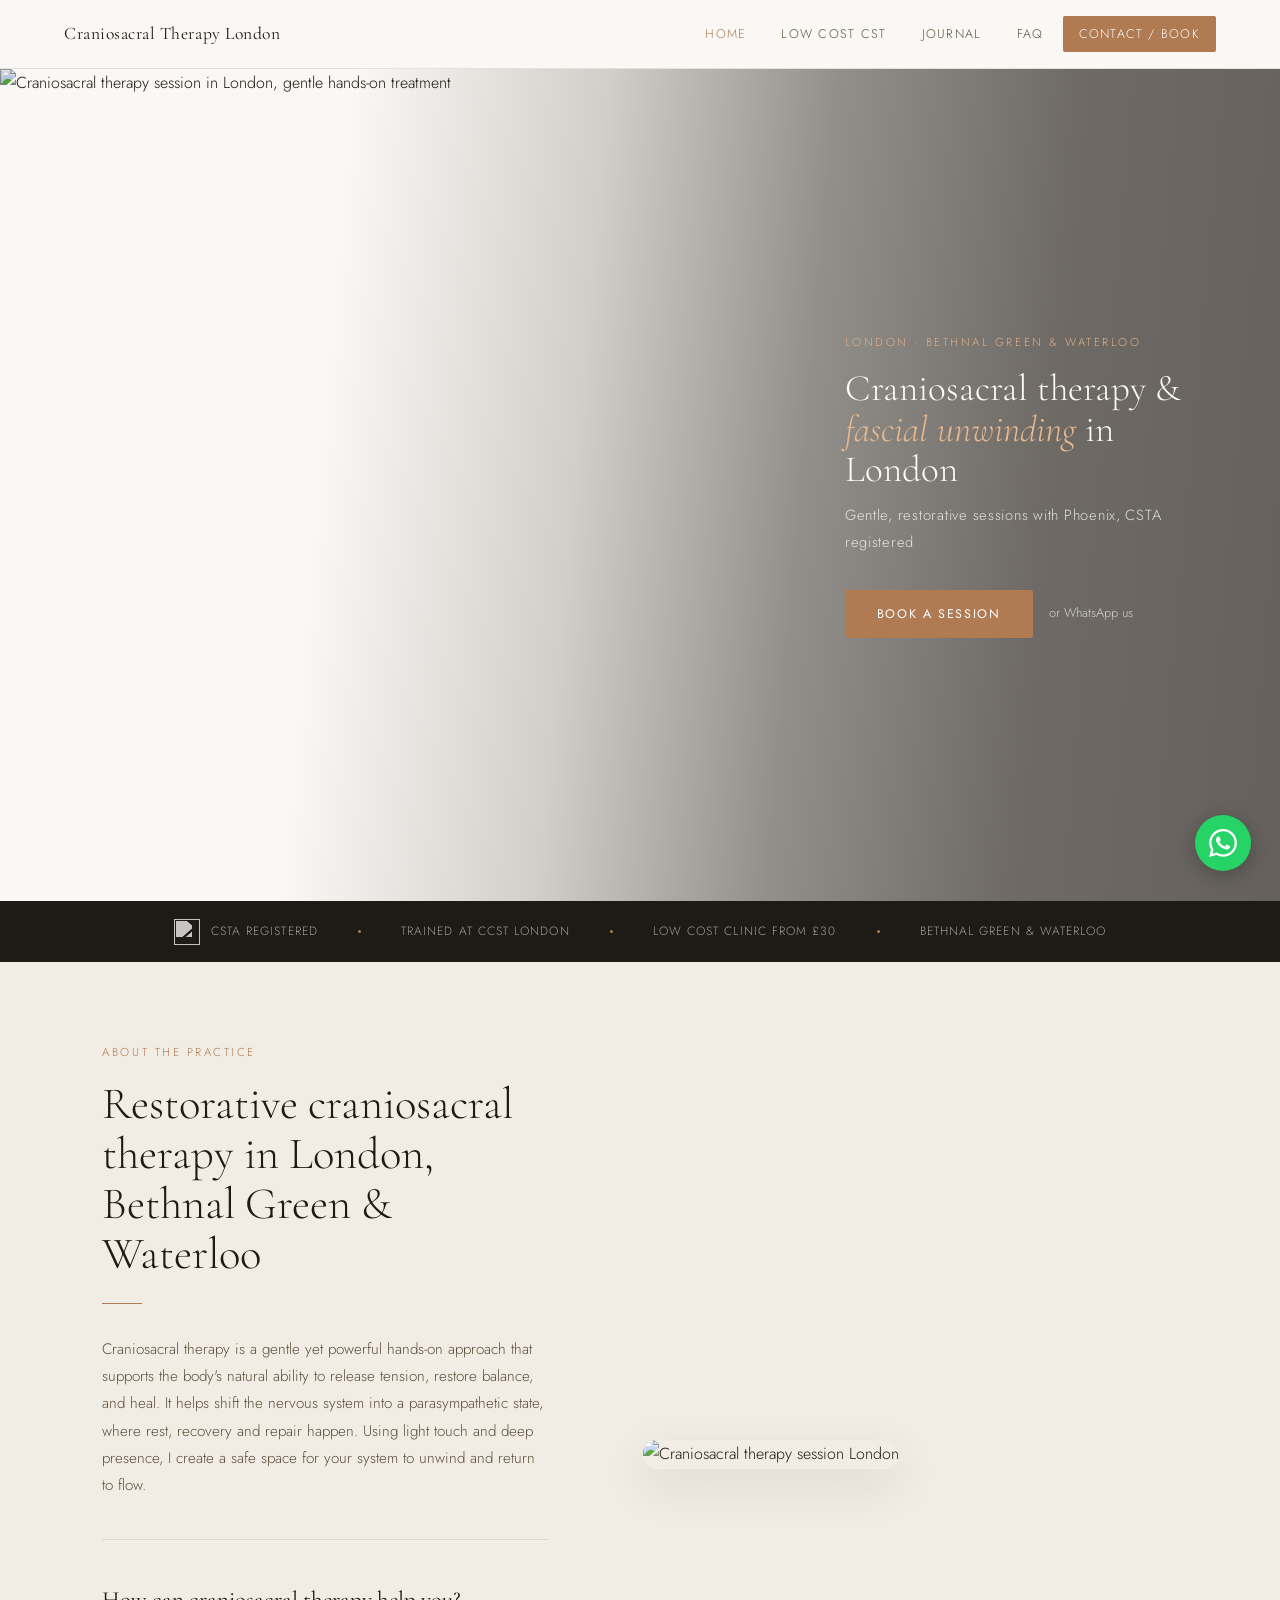
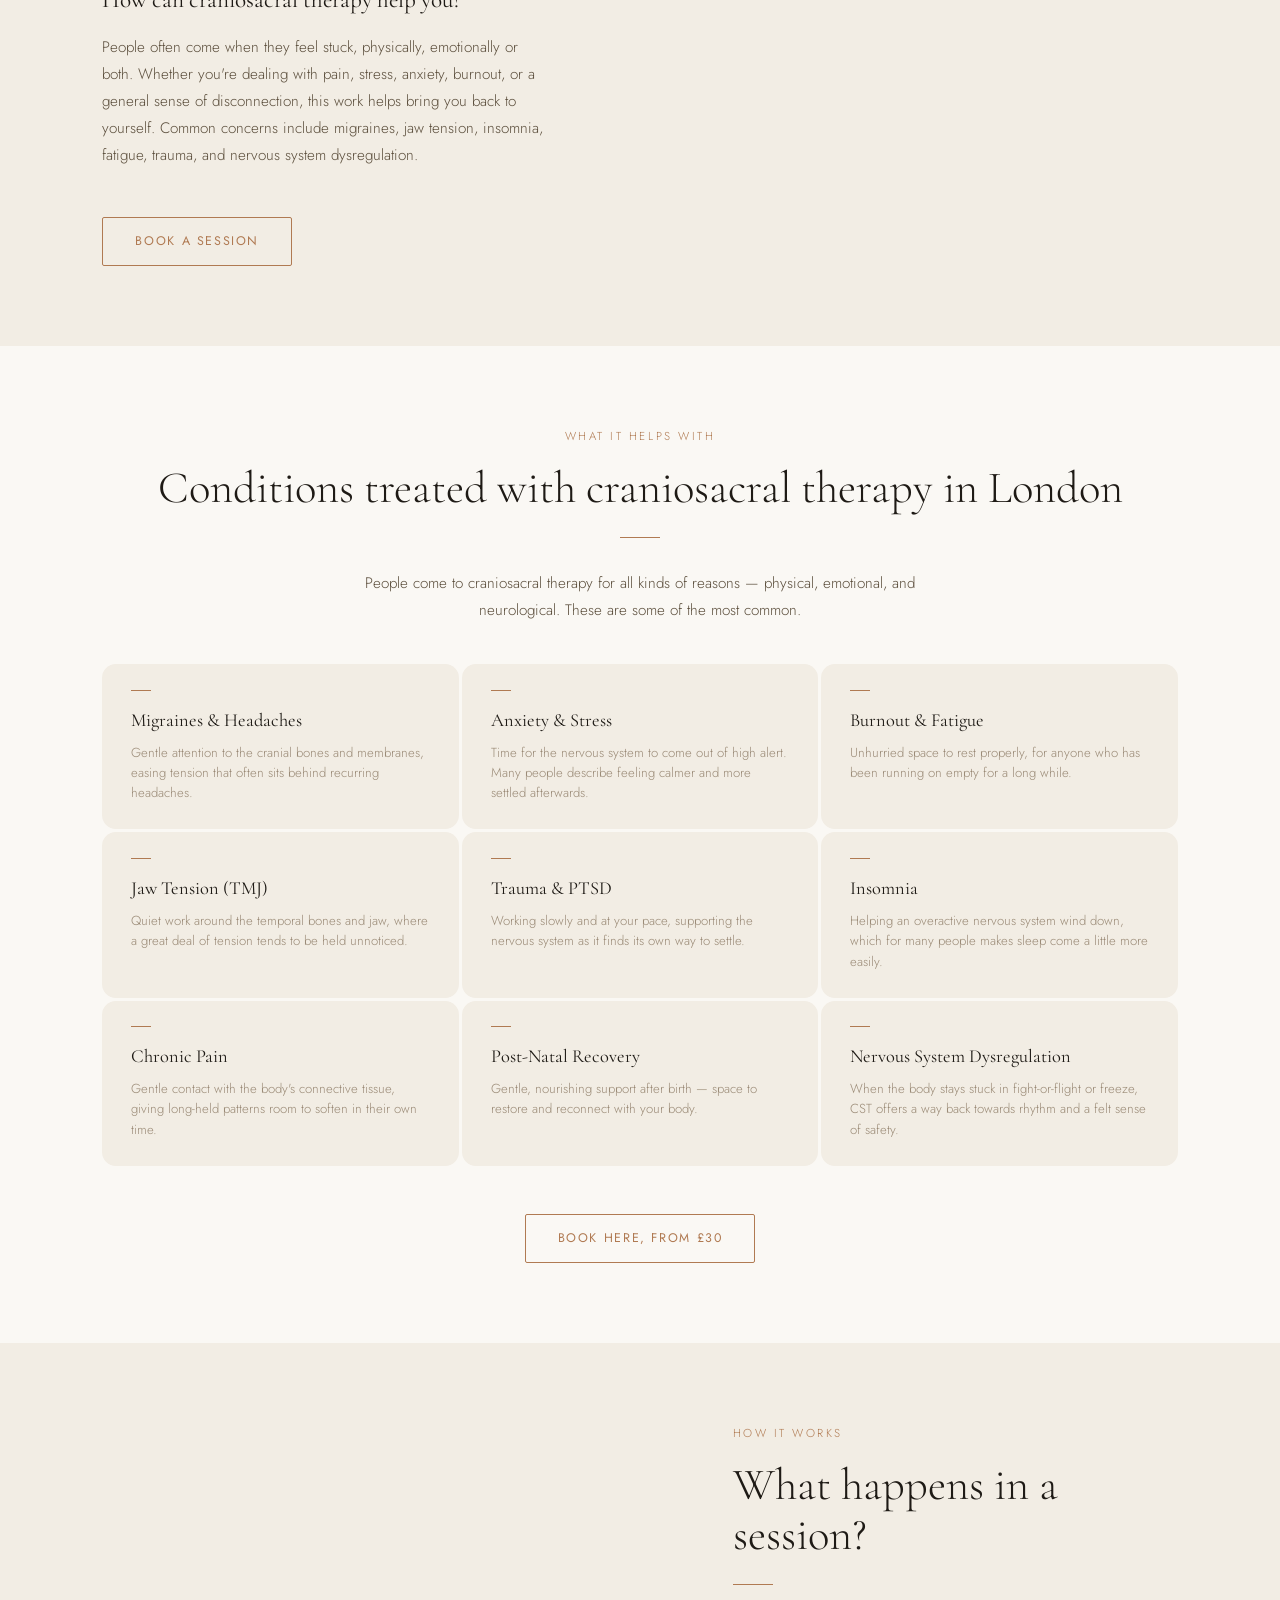
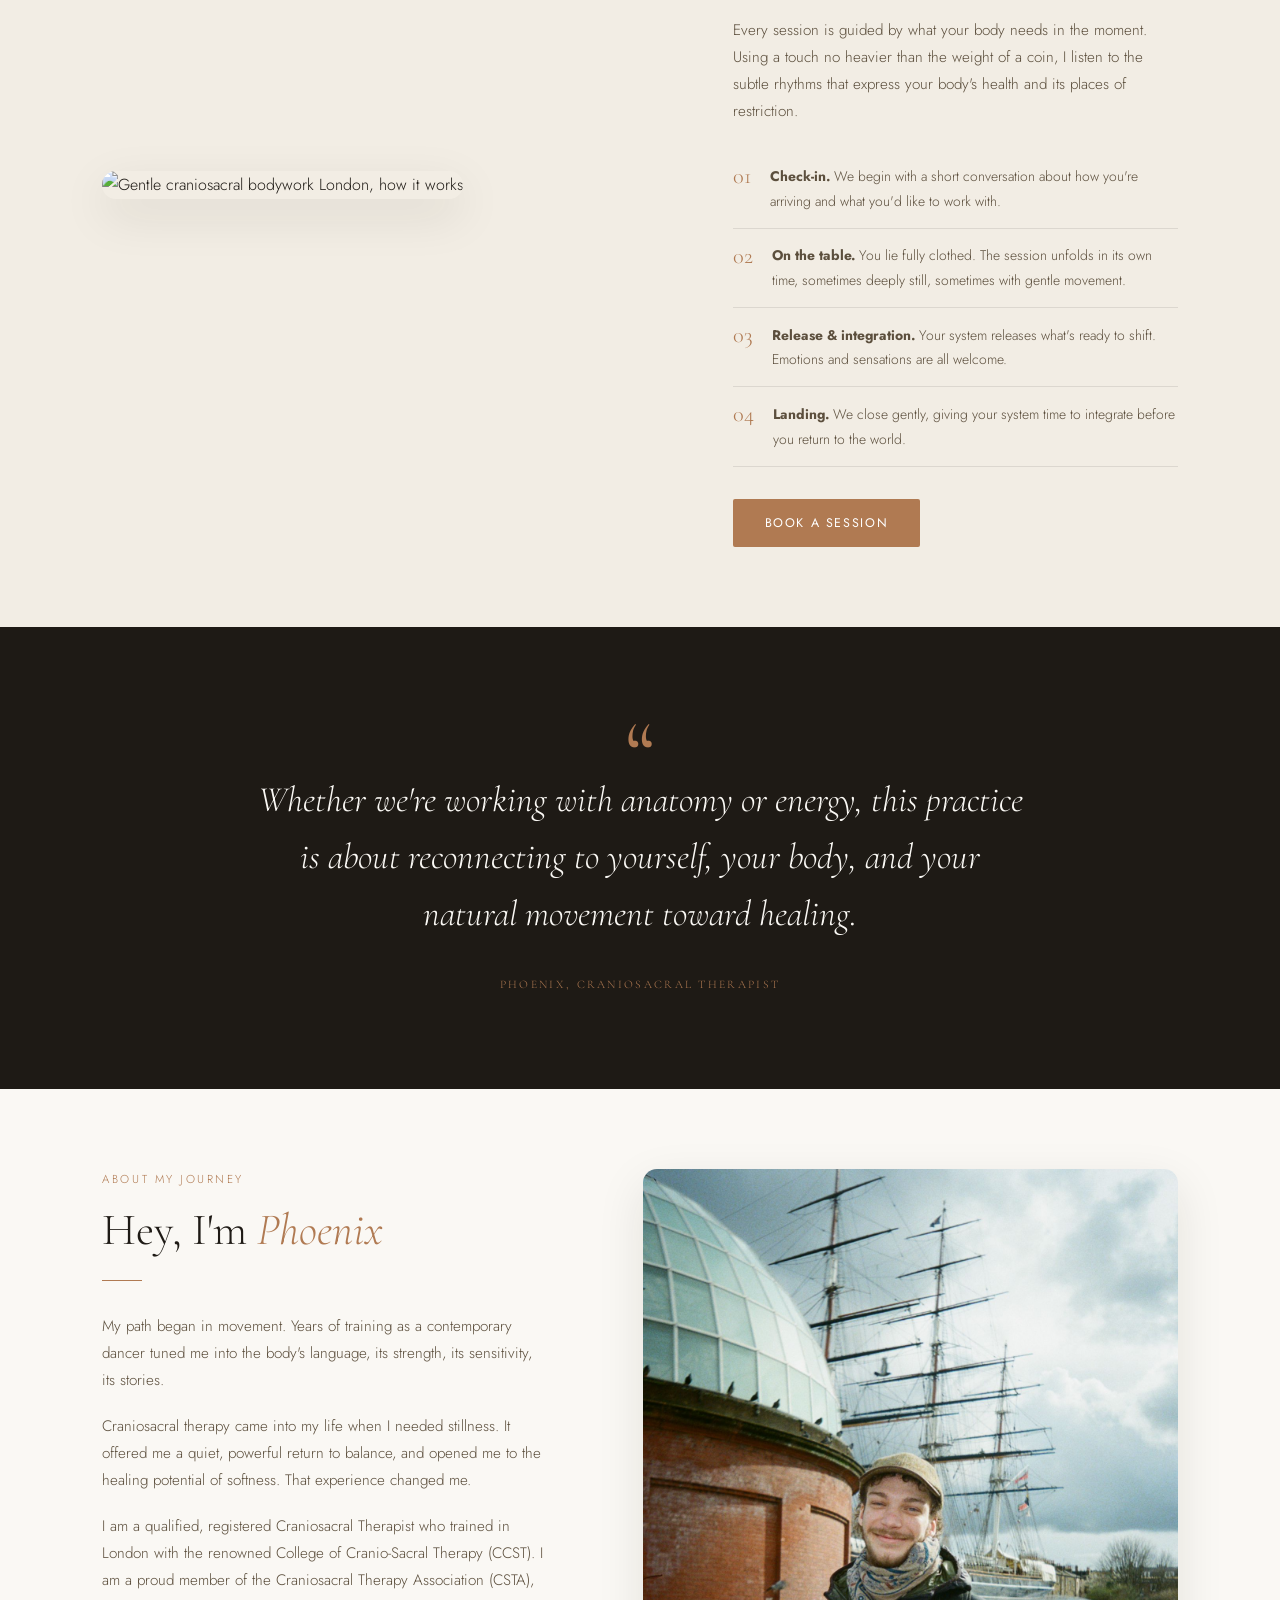
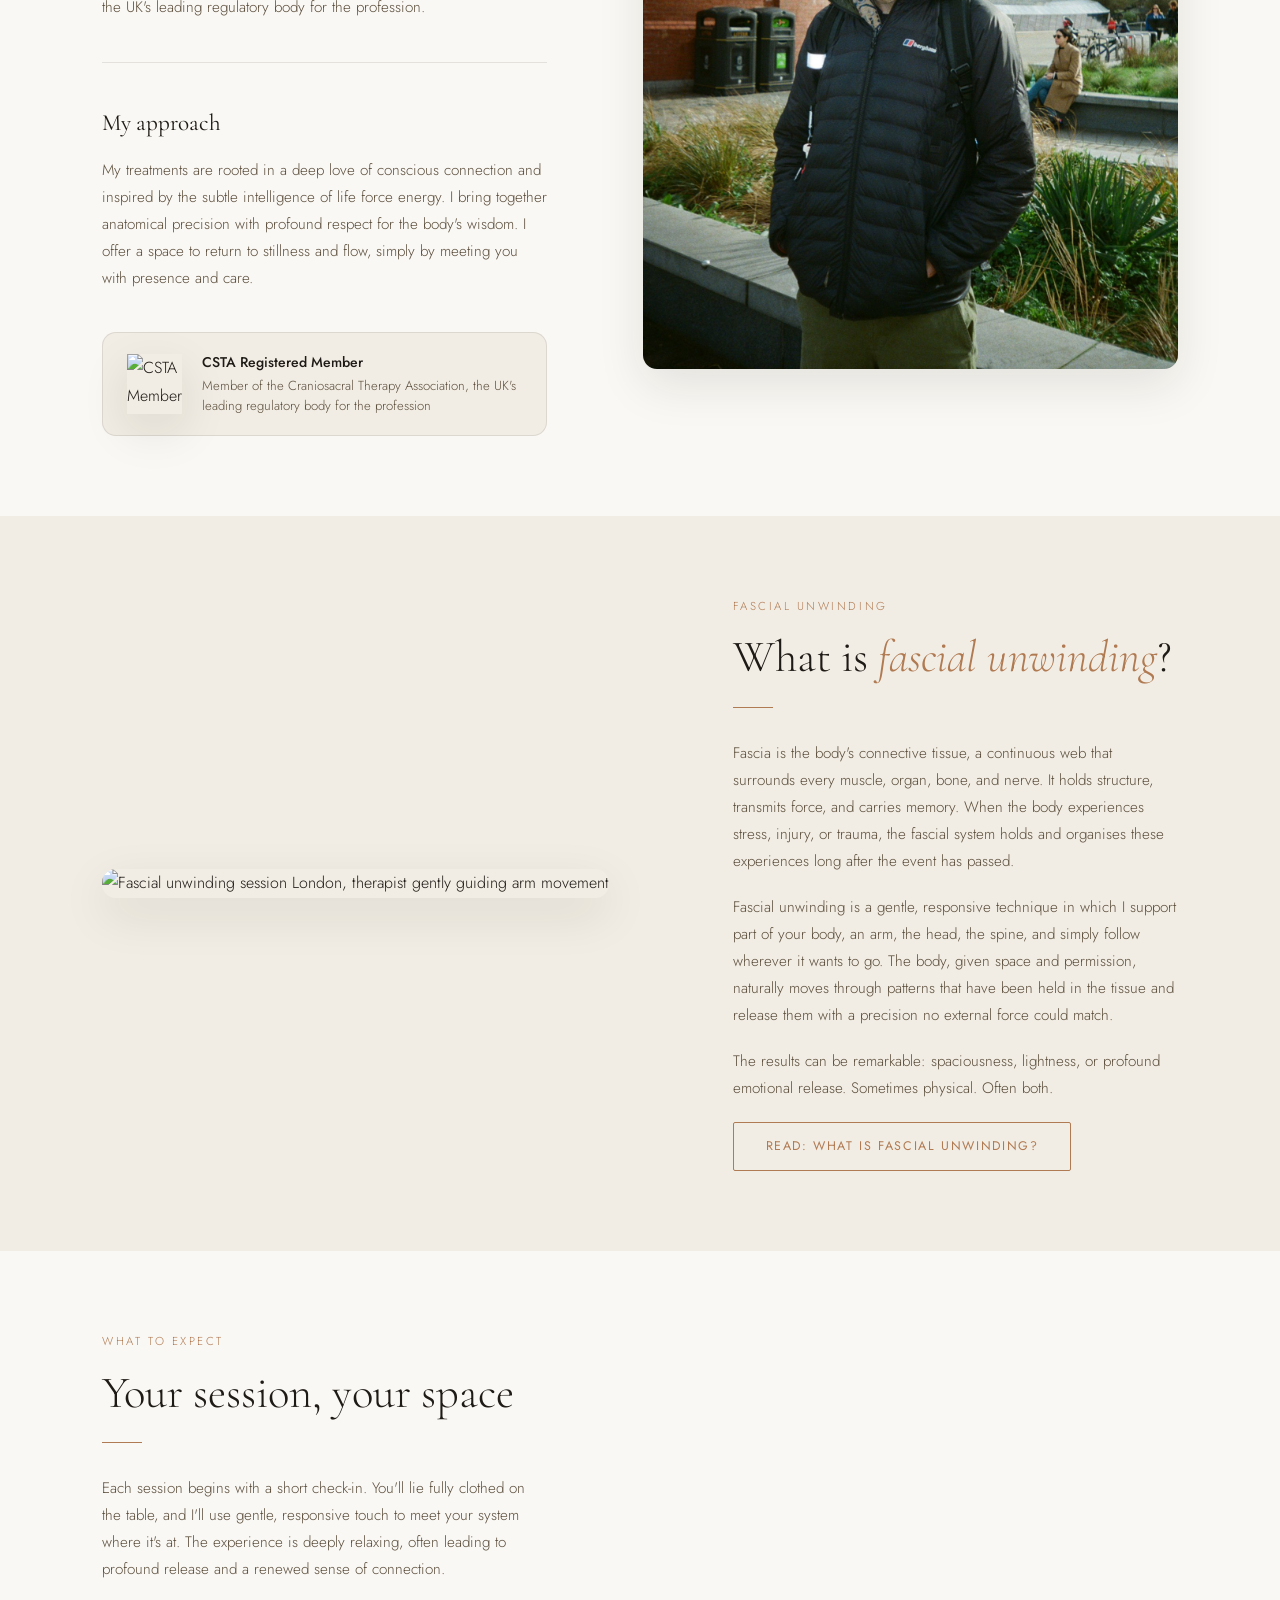
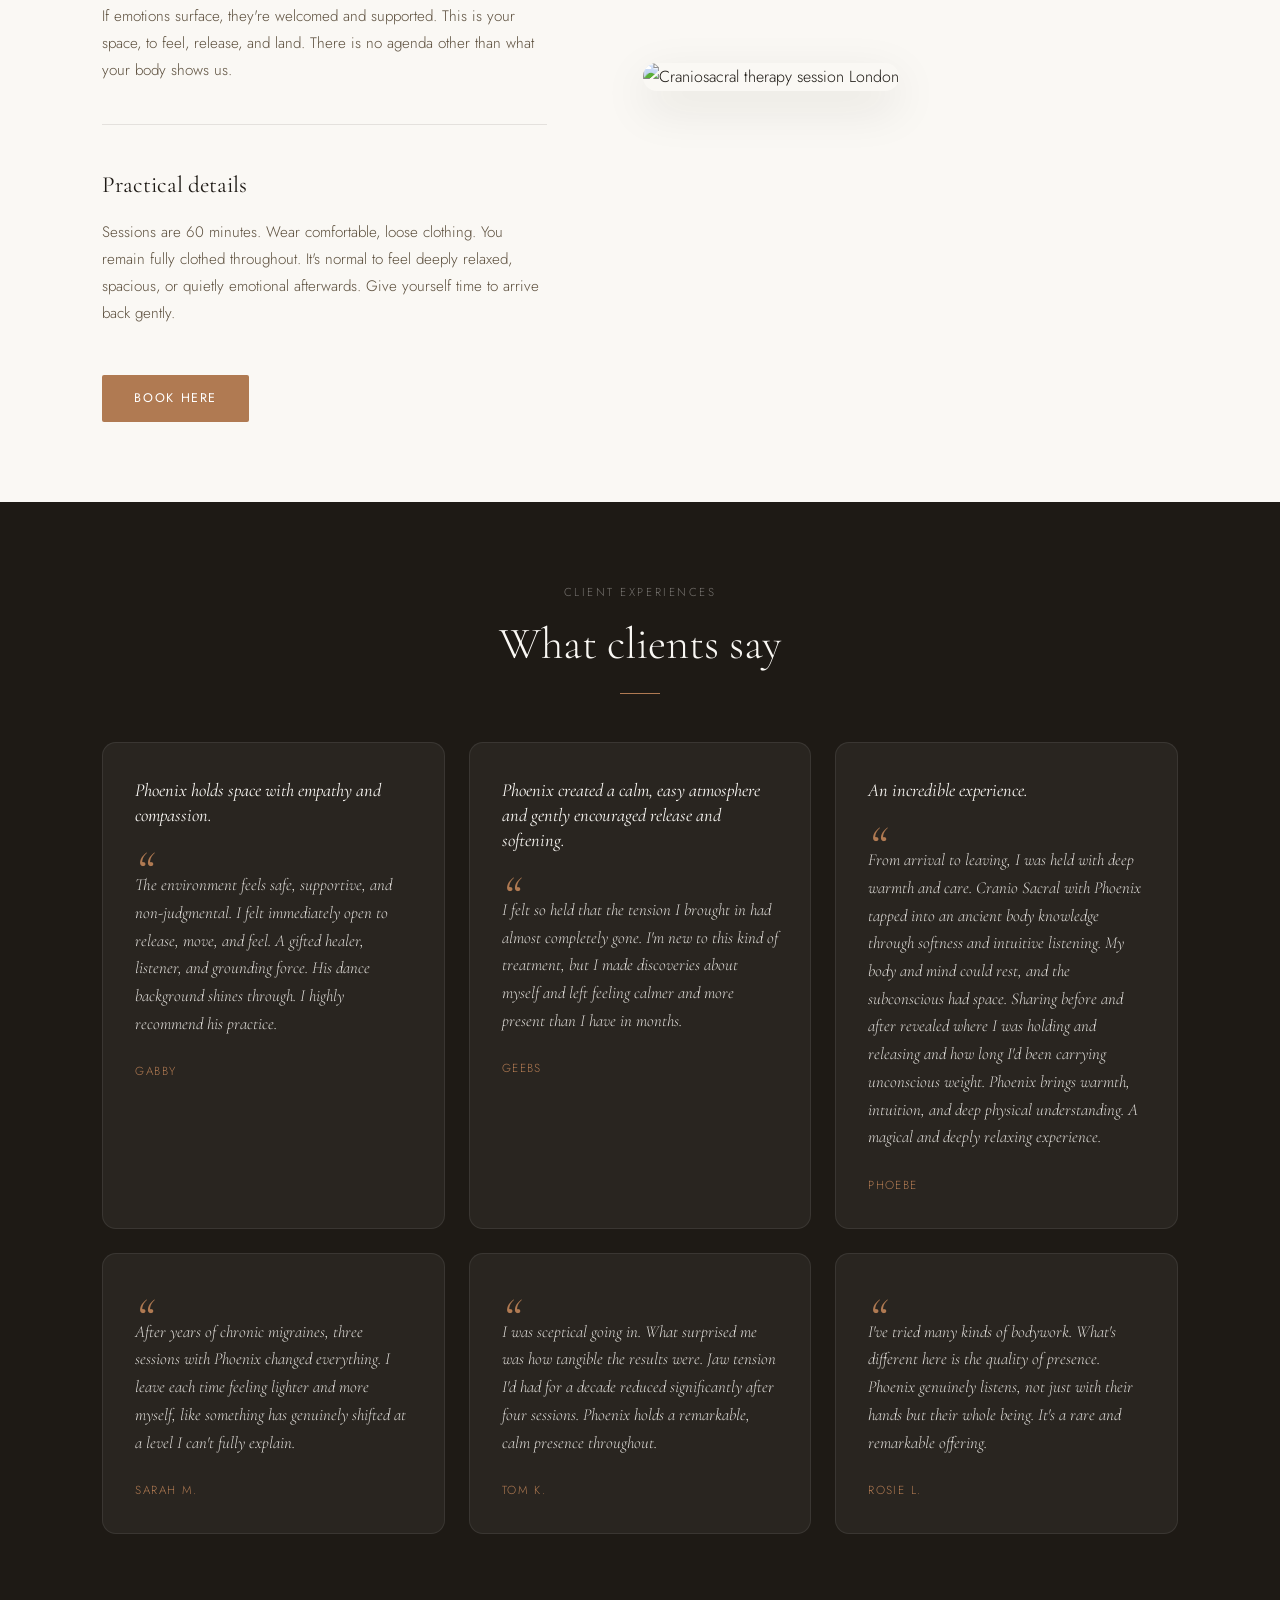
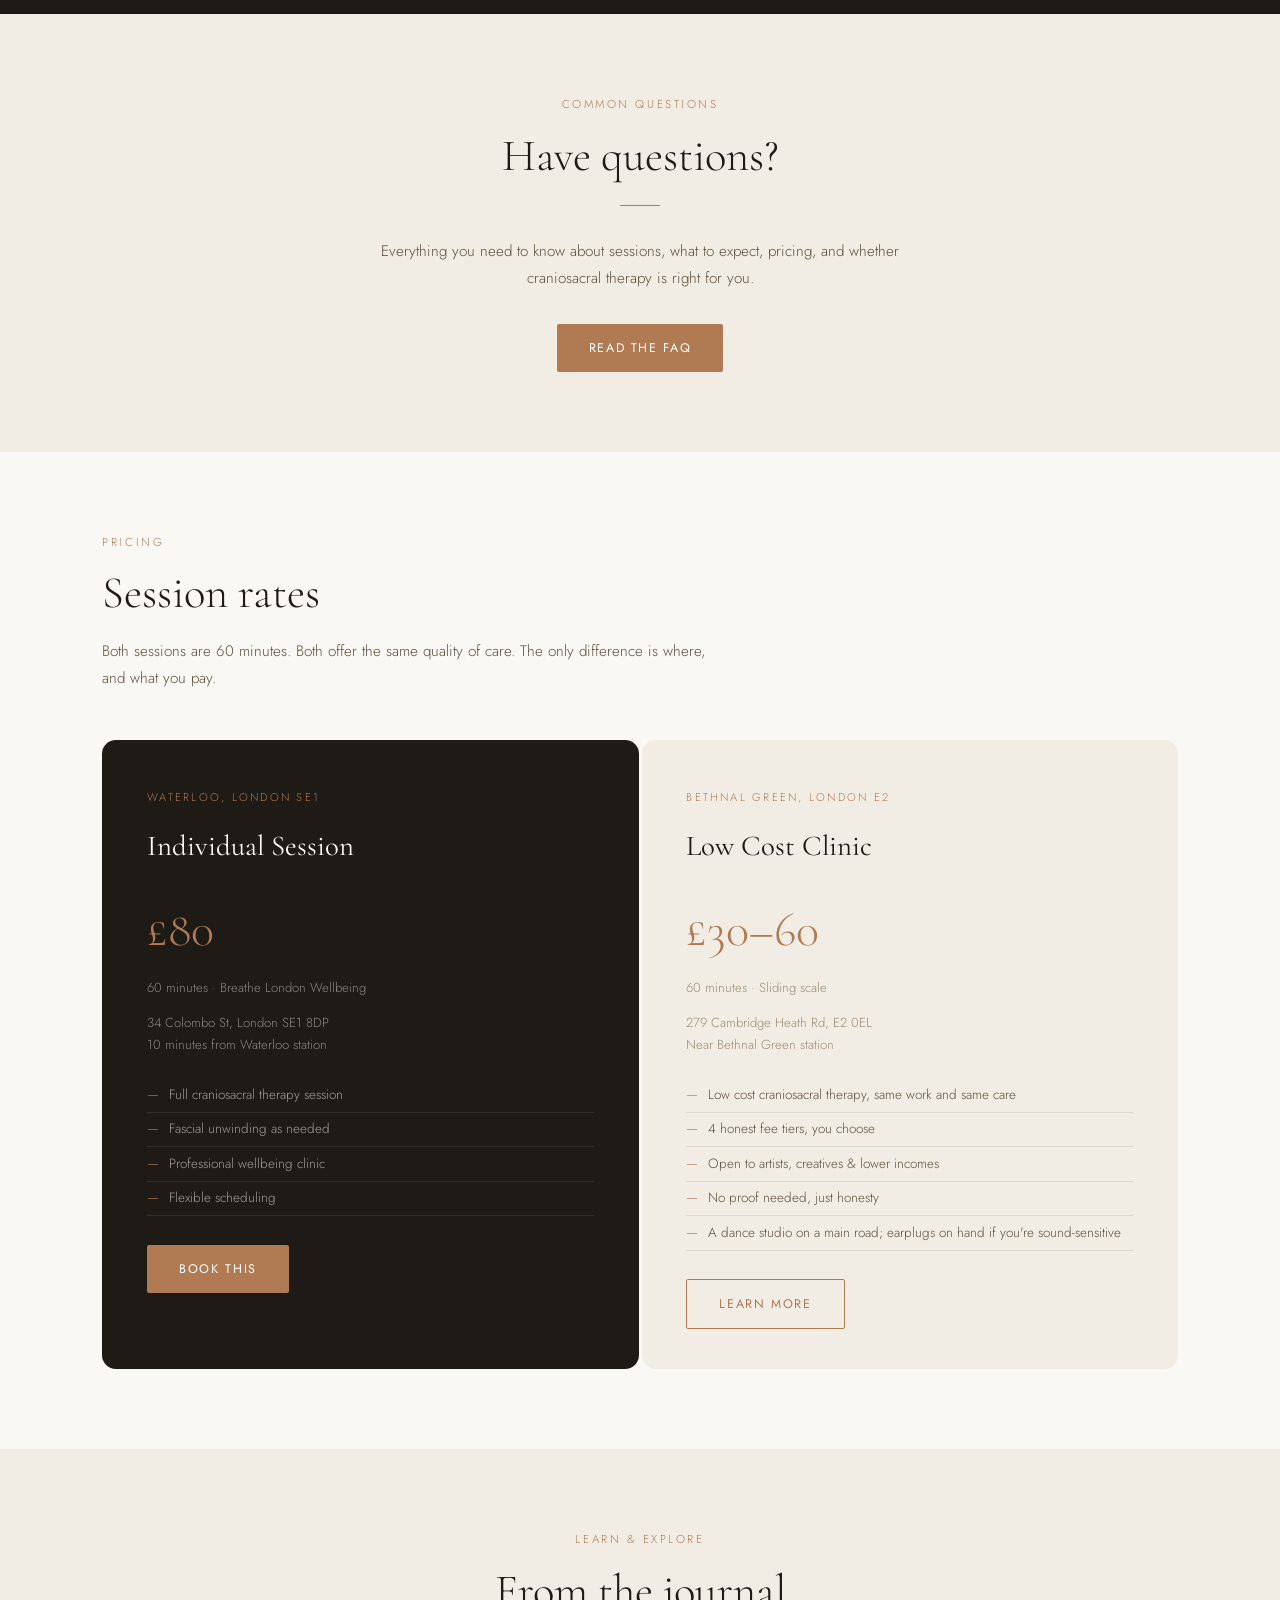
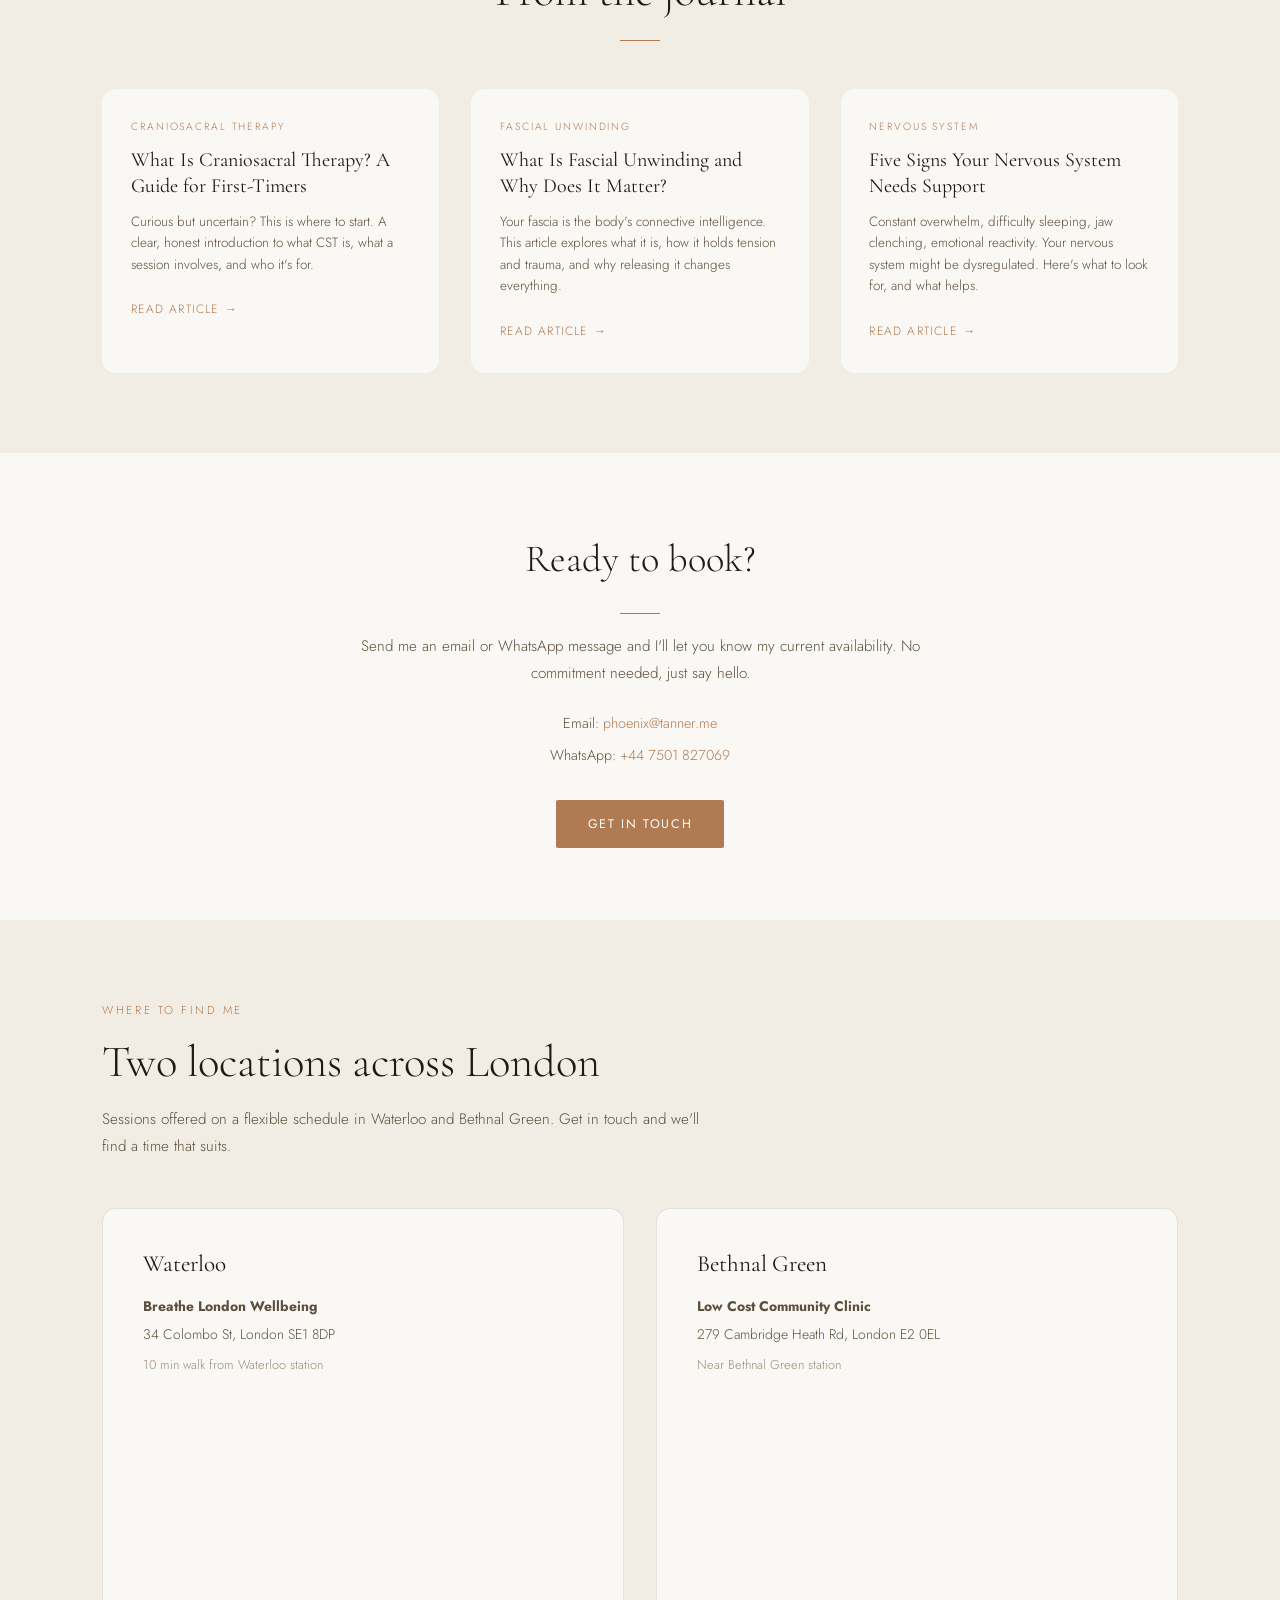
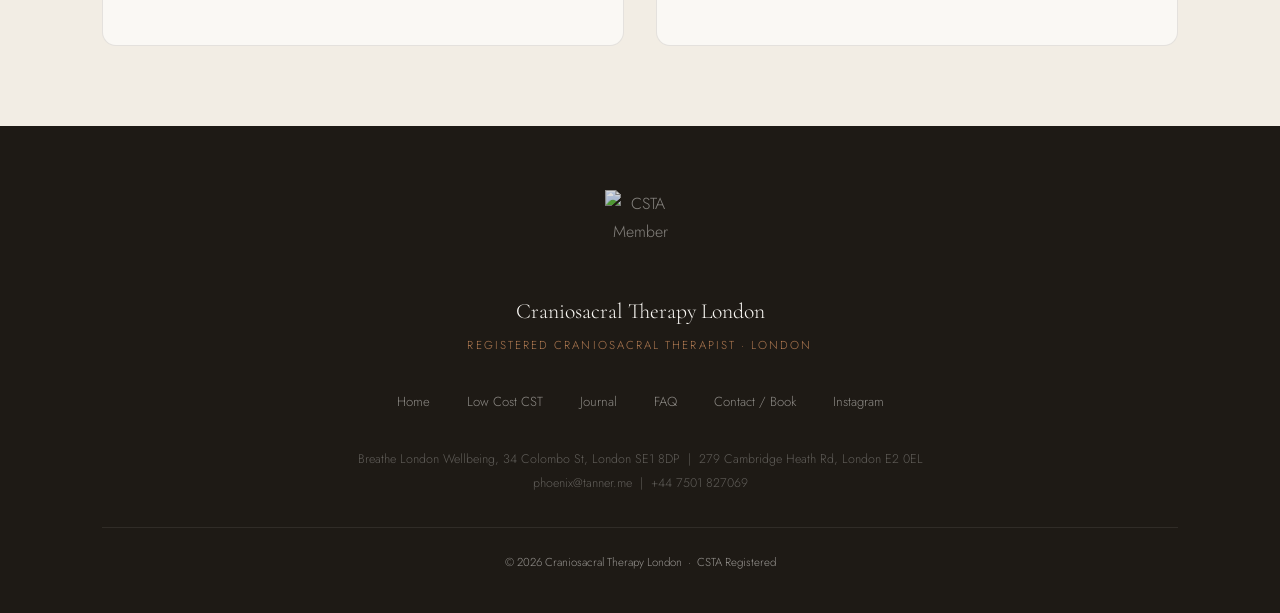
==== commit 29d126f3: "Update site content and add favicon set Co-Authored-By: Claude Sonnet 5 <noreply@anthropic.com>" ====
--- a/index.html
+++ b/index.html
@@ -3,6 +3,11 @@
 <head>
 <meta charset="UTF-8">
 <meta name="viewport" content="width=device-width, initial-scale=1.0">
+<link rel="icon" href="/favicon.ico" sizes="32x32">
+<link rel="icon" href="/favicon-48.png" type="image/png" sizes="48x48">
+<link rel="icon" href="/favicon-192.png" type="image/png" sizes="192x192">
+<link rel="apple-touch-icon" href="/apple-touch-icon.png">
+<link rel="manifest" href="/site.webmanifest">
 <title>Craniosacral Therapy London | Bethnal Green &amp; Waterloo | Phoenix Tanner, CSTA Registered</title>
 <meta name="description" content="Gentle, restorative craniosacral therapy and fascial unwinding in Bethnal Green and Waterloo, London. 60-minute sessions from £30. CSTA-registered therapist Phoenix Tanner.">
 <meta name="robots" content="index, follow">
@@ -14,23 +19,23 @@
 <meta property="og:url" content="https://craniosacraltherapylondon.com/">
 <meta property="og:title" content="Craniosacral Therapy London | Phoenix Tanner, CSTA Registered">
 <meta property="og:description" content="Gentle craniosacral therapy and fascial unwinding in Bethnal Green and Waterloo. Sessions from £30. Book with Phoenix Tanner, CSTA-registered therapist.">
-<meta property="og:image" content="https://craniosacraltherapylondon.com/craniosacral_therapy_london_.JPG">
+<meta property="og:image" content="https://craniosacraltherapylondon.com/photos/craniosacral_therapy_london_.jpg">
 <meta property="og:locale" content="en_GB">
 <meta property="og:site_name" content="Craniosacral Therapy London">
 <meta name="twitter:card" content="summary_large_image">
 <meta name="twitter:title" content="Craniosacral Therapy London | Phoenix Tanner, CSTA Registered">
 <meta name="twitter:description" content="Gentle craniosacral therapy and fascial unwinding in Bethnal Green and Waterloo. Sessions from £30.">
-<meta name="twitter:image" content="https://craniosacraltherapylondon.com/craniosacral_therapy_london_.JPG">
+<meta name="twitter:image" content="https://craniosacraltherapylondon.com/photos/craniosacral_therapy_london_.jpg">
 <script type="application/ld+json">
 {
   "@context":"https://schema.org",
   "@graph":[
-    {"@type":"HealthAndBeautyBusiness","@id":"https://craniosacraltherapylondon.com/#business","name":"Craniosacral Therapy London","description":"Craniosacral therapy and fascial unwinding in Bethnal Green and Waterloo, London.","url":"https://craniosacraltherapylondon.com","telephone":"+447501827069","email":"phoenix@tanner.me","priceRange":"££","image":"https://craniosacraltherapylondon.com/craniosacral_therapy_london_.JPG","sameAs":["https://www.instagram.com/phoenixtanner/"],"address":{"@type":"PostalAddress","streetAddress":"34 Colombo St","addressLocality":"London","postalCode":"SE1 8DP","addressCountry":"GB"},"hasOfferCatalog":{"@type":"OfferCatalog","name":"Craniosacral Therapy Services","itemListElement":[{"@type":"Offer","itemOffered":{"@type":"Service","name":"Craniosacral Therapy Waterloo","description":"60-minute session at Breathe London Wellbeing, Waterloo SE1."},"price":"80","priceCurrency":"GBP"},{"@type":"Offer","itemOffered":{"@type":"Service","name":"Community Clinic Bethnal Green","description":"60-minute sliding scale session £30-60."},"price":"30","priceCurrency":"GBP"}]}},
+    {"@type":"HealthAndBeautyBusiness","@id":"https://craniosacraltherapylondon.com/#business","name":"Craniosacral Therapy London","description":"Craniosacral therapy and fascial unwinding in Bethnal Green and Waterloo, London.","url":"https://craniosacraltherapylondon.com","telephone":"+447501827069","email":"phoenix@tanner.me","priceRange":"££","image":"https://craniosacraltherapylondon.com/photos/craniosacral_therapy_london_.jpg","sameAs":["https://www.instagram.com/phoenixtanner/"],"address":{"@type":"PostalAddress","streetAddress":"34 Colombo St","addressLocality":"London","postalCode":"SE1 8DP","addressCountry":"GB"},"hasOfferCatalog":{"@type":"OfferCatalog","name":"Craniosacral Therapy Services","itemListElement":[{"@type":"Offer","itemOffered":{"@type":"Service","name":"Craniosacral Therapy Waterloo","description":"60-minute session at Breathe London Wellbeing, Waterloo SE1."},"price":"80","priceCurrency":"GBP"},{"@type":"Offer","itemOffered":{"@type":"Service","name":"Low Cost Community Clinic Bethnal Green","description":"60-minute low cost sliding scale session £30-60."},"price":"30","priceCurrency":"GBP"}]}},
     {"@type":"Person","name":"Phoenix Tanner","jobTitle":"Craniosacral Therapist","description":"CSTA-registered craniosacral therapist trained at the College of Cranio-Sacral Therapy (CCST), London.","url":"https://craniosacraltherapylondon.com","sameAs":["https://www.instagram.com/phoenixtanner/"]},
     {"@type":"FAQPage","mainEntity":[
       {"@type":"Question","name":"What is craniosacral therapy?","acceptedAnswer":{"@type":"Answer","text":"Craniosacral therapy is a gentle hands-on therapy using very light touch to support the body's natural ability to heal and self-regulate. It works with the subtle rhythms of the craniosacral system to release restrictions and restore balance."}},
       {"@type":"Question","name":"What does craniosacral therapy help with?","acceptedAnswer":{"@type":"Answer","text":"CST helps with migraines, anxiety, jaw tension (TMJ), insomnia, burnout, chronic pain, nervous system dysregulation, trauma, PTSD, and post-natal recovery."}},
-      {"@type":"Question","name":"How much does craniosacral therapy cost in London?","acceptedAnswer":{"@type":"Answer","text":"Individual sessions at our Waterloo location cost £80. Our Bethnal Green community clinic offers sliding scale sessions from £30 to £60."}},
+      {"@type":"Question","name":"How much does craniosacral therapy cost in London?","acceptedAnswer":{"@type":"Answer","text":"Individual sessions at our Waterloo location cost £80. Our Bethnal Green community clinic offers low cost craniosacral therapy on a sliding scale from £30 to £60."}},
       {"@type":"Question","name":"What is fascial unwinding?","acceptedAnswer":{"@type":"Answer","text":"Fascial unwinding is a gentle technique where the therapist supports part of the body and follows its natural movement, releasing stored tension patterns held in the connective tissue."}},
       {"@type":"Question","name":"Is craniosacral therapy safe?","acceptedAnswer":{"@type":"Answer","text":"Yes. CST is extremely gentle with no manipulation or pressure, safe for all ages including pregnant women and babies. Phoenix Tanner is CSTA-registered."}},
       {"@type":"Question","name":"How do I book craniosacral therapy in London?","acceptedAnswer":{"@type":"Answer","text":"Email phoenix@tanner.me or WhatsApp +44 7501 827069. Phoenix will reply with current availability."}}
@@ -77,15 +82,21 @@
 .btn-o{background:transparent;color:var(--clay);border:1px solid var(--clay);}
 .btn-o:hover{background:var(--clay);color:#fff;}
 /* HERO */
-.hero{display:grid;grid-template-columns:1fr 1fr;min-height:calc(100vh - 68px);}
-.hero-left{display:flex;flex-direction:column;justify-content:center;padding:5rem 4rem 5rem 8vw;}
-.hero-left h1{font-family:'Cormorant Garamond',serif;font-size:clamp(2.4rem,4vw,4.2rem);font-weight:300;line-height:1.1;margin-bottom:.7rem;}
-.hero-sub{font-size:.92rem;font-weight:300;color:var(--light);letter-spacing:.05em;margin-bottom:2.5rem;}
-.hero-right{overflow:hidden;}
-.hero-right img{width:100%;height:100%;object-fit:cover;object-position:top center;display:block;}
+/* height is clamped so the photo never crops past the two faces: the 50vw floor
+   keeps them in frame on short windows, the 80vw ceiling stops tall windows
+   cropping the sides and pushing the faces under the text */
+.hero{position:relative;display:flex;align-items:center;overflow:hidden;min-height:clamp(50vw,calc(100vh - 68px),80vw);}
+.hero-media{position:absolute;inset:0;overflow:hidden;}
+.hero-media img{width:100%;height:100%;object-fit:cover;object-position:50% 45%;display:block;filter:brightness(.92);}
+.hero-scrim{position:absolute;inset:0;pointer-events:none;background:linear-gradient(95deg,rgba(24,18,13,0) 26%,rgba(24,18,13,.18) 45%,rgba(24,18,13,.46) 62%,rgba(24,18,13,.62) 80%,rgba(24,18,13,.66) 100%);}
+.hero-copy{position:relative;z-index:2;display:flex;flex-direction:column;justify-content:center;margin-left:auto;width:34%;min-width:340px;padding:0 clamp(1.5rem,4vw,4.5rem) 0 0;}
+.hero-copy h1{font-family:'Cormorant Garamond',serif;font-size:clamp(2rem,2.9vw,3.4rem);font-weight:300;line-height:1.1;margin-bottom:.7rem;color:#fdfbf7;}
+.hero-copy h1 em{color:#e6b98f;}
+.hero-copy .eyebrow{color:#e0b189;}
+.hero-sub{font-size:.92rem;font-weight:300;color:rgba(253,251,247,.82);letter-spacing:.05em;margin-bottom:2.2rem;}
 .hero-ctas{display:flex;gap:1rem;flex-wrap:wrap;align-items:center;}
-.hero-wa{font-size:.8rem;color:var(--mid);text-decoration:none;}
-.hero-wa:hover{color:var(--clay);}
+.hero-wa{font-size:.8rem;color:rgba(253,251,247,.72);text-decoration:none;}
+.hero-wa:hover{color:#fff;}
 /* TRUST STRIP */
 .trust-strip{background:var(--deep);padding:1.1rem 8vw;}
 .trust-in{max-width:1100px;margin:0 auto;display:flex;align-items:center;justify-content:center;gap:2.5rem;flex-wrap:wrap;}
@@ -218,10 +229,22 @@
 .fi{opacity:0;transform:translateY(22px);transition:opacity .7s ease,transform .7s ease;}
 .fi.v{opacity:1;transform:none;}
 /* RESPONSIVE */
+/* the hero stacks earlier than the rest of the grid: below ~1080px the overlaid
+   copy column gets close enough to crowd the client's face */
+@media(max-width:1080px){
+  .hero{flex-direction:column;align-items:stretch;min-height:auto;}
+  .hero-copy{order:1;width:100%;min-width:0;margin-left:0;padding:4rem 6vw 3rem;}
+  .hero-copy h1{font-size:clamp(2.4rem,6vw,3.4rem);color:var(--deep);}
+  .hero-copy h1 em{color:var(--clay);}
+  .hero-copy .eyebrow{color:var(--clay);}
+  .hero-sub{color:var(--light);margin-bottom:2.5rem;}
+  .hero-wa{color:var(--mid);}
+  .hero-wa:hover{color:var(--clay);}
+  .hero-media{position:relative;order:2;height:65vw;}
+  .hero-media img{object-position:top center;filter:none;}
+  .hero-scrim{display:none;}
+}
 @media(max-width:960px){
-  .hero{grid-template-columns:1fr;}
-  .hero-left{padding:4rem 6vw 3rem;}
-  .hero-right{height:65vw;}
   .h-intro-in,.h-how-in,.h-about-in,.fascial-in,.h-session-in,.quote-band-in{grid-template-columns:1fr;gap:3rem;}
   .p-grid,.loc-grid{grid-template-columns:1fr;}
   .cond-grid{grid-template-columns:repeat(2,1fr);}
@@ -257,7 +280,7 @@
     <a class='nav-logo' href='/'>Craniosacral Therapy London</a>
     <ul class="nav-links" id="navLinks">
       <li><a class='active' href='/'>Home</a></li>
-      <li><a href='/community-clinic'>Community Clinic</a></li>
+      <li><a href='/community-clinic'>Low Cost CST</a></li>
       <li><a href='/journal'>Journal</a></li>
       <li><a href='/faq'>FAQ</a></li>
       <li><a class='nav-book' href='/contact'>Contact / Book</a></li>
@@ -268,17 +291,18 @@
 <main id="main">
 <!-- HERO -->
 <section class="hero" aria-label="Introduction">
-  <div class="hero-left fi">
+  <div class="hero-media">
+    <img src="photos/craniosacral_therapy_london_.JPG" alt="Craniosacral therapy session in London, gentle hands-on treatment" fetchpriority="high" width="900" height="1200">
+  </div>
+  <div class="hero-scrim" aria-hidden="true"></div>
+  <div class="hero-copy fi">
     <span class="eyebrow">London · Bethnal Green &amp; Waterloo</span>
-    <h1>Craniosacral therapy<br>&amp; <em>fascial unwinding</em><br>in London</h1>
+    <h1>Craniosacral therapy &amp; <em>fascial unwinding</em> in London</h1>
     <p class="hero-sub">Gentle, restorative sessions with Phoenix, CSTA registered</p>
     <div class="hero-ctas">
       <a class='btn btn-s' href='/contact'>Book a Session</a>
       <a href="https://wa.me/447501827069" class="hero-wa" target="_blank" rel="noopener">or WhatsApp us</a>
     </div>
-  </div>
-  <div class="hero-right">
-    <img src="photos/craniosacral_therapy_london_.JPG" alt="Craniosacral therapy session in London, gentle hands-on treatment" fetchpriority="high" width="900" height="1200">
   </div>
 </section>
 <!-- TRUST STRIP -->
@@ -288,7 +312,7 @@
     <div class="tdot"></div>
     <div class="trust-item">Trained at CCST London</div>
     <div class="tdot"></div>
-    <div class="trust-item">Community Clinic from £30</div>
+    <div class="trust-item">Low Cost Clinic from £30</div>
     <div class="tdot"></div>
     <div class="trust-item">Bethnal Green &amp; Waterloo</div>
   </div>
@@ -316,18 +340,18 @@
       <span class="eyebrow">What It Helps With</span>
       <h2 class="dsp" id="cond-h">Conditions treated with craniosacral therapy in London</h2>
       <div class="rule rule-c"></div>
-      <p class="bt" style="margin:0 auto 0;text-align:center">CST supports a wide range of physical, emotional, and neurological conditions. These are some of the most common reasons people seek sessions.</p>
+      <p class="bt" style="margin:0 auto 0;text-align:center">People come to craniosacral therapy for all kinds of reasons — physical, emotional, and neurological. These are some of the most common.</p>
     </div>
     <div class="cond-grid fi">
-      <article class="cond-card"><span class="cond-dash"></span><h4>Migraines &amp; Headaches</h4><p>Releasing tension in the cranial bones and membranes can significantly reduce migraine frequency and intensity.</p></article>
-      <article class="cond-card"><span class="cond-dash"></span><h4>Anxiety &amp; Stress</h4><p>CST shifts the nervous system into a parasympathetic state, offering profound, lasting relief from chronic stress and anxiety.</p></article>
-      <article class="cond-card"><span class="cond-dash"></span><h4>Burnout &amp; Fatigue</h4><p>For those running on empty, CST provides deep restoration and helps rebuild resilience from the inside out.</p></article>
-      <article class="cond-card"><span class="cond-dash"></span><h4>Jaw Tension (TMJ)</h4><p>Gentle work with the temporal bones and jaw releases deeply held tension and reduces pain associated with TMJ disorder.</p></article>
-      <article class="cond-card"><span class="cond-dash"></span><h4>Trauma &amp; PTSD</h4><p>CST supports the nervous system in gently completing trauma responses that have become frozen in the body.</p></article>
-      <article class="cond-card"><span class="cond-dash"></span><h4>Insomnia</h4><p>By calming an overactivated nervous system, craniosacral therapy can dramatically improve sleep quality and depth.</p></article>
-      <article class="cond-card"><span class="cond-dash"></span><h4>Chronic Pain</h4><p>Working with the body's connective tissue to release long-held patterns that contribute to persistent pain and tension.</p></article>
-      <article class="cond-card"><span class="cond-dash"></span><h4>Post-Natal Recovery</h4><p>Gentle, nourishing support after birth, helping mothers recalibrate, restore, and reconnect to their bodies.</p></article>
-      <article class="cond-card"><span class="cond-dash"></span><h4>Nervous System Dysregulation</h4><p>When the body is stuck in fight-or-flight or freeze, CST restores rhythm, flow, and a felt sense of safety.</p></article>
+      <article class="cond-card"><span class="cond-dash"></span><h4>Migraines &amp; Headaches</h4><p>Gentle attention to the cranial bones and membranes, easing tension that often sits behind recurring headaches.</p></article>
+      <article class="cond-card"><span class="cond-dash"></span><h4>Anxiety &amp; Stress</h4><p>Time for the nervous system to come out of high alert. Many people describe feeling calmer and more settled afterwards.</p></article>
+      <article class="cond-card"><span class="cond-dash"></span><h4>Burnout &amp; Fatigue</h4><p>Unhurried space to rest properly, for anyone who has been running on empty for a long while.</p></article>
+      <article class="cond-card"><span class="cond-dash"></span><h4>Jaw Tension (TMJ)</h4><p>Quiet work around the temporal bones and jaw, where a great deal of tension tends to be held unnoticed.</p></article>
+      <article class="cond-card"><span class="cond-dash"></span><h4>Trauma &amp; PTSD</h4><p>Working slowly and at your pace, supporting the nervous system as it finds its own way to settle.</p></article>
+      <article class="cond-card"><span class="cond-dash"></span><h4>Insomnia</h4><p>Helping an overactive nervous system wind down, which for many people makes sleep come a little more easily.</p></article>
+      <article class="cond-card"><span class="cond-dash"></span><h4>Chronic Pain</h4><p>Gentle contact with the body's connective tissue, giving long-held patterns room to soften in their own time.</p></article>
+      <article class="cond-card"><span class="cond-dash"></span><h4>Post-Natal Recovery</h4><p>Gentle, nourishing support after birth — space to restore and reconnect with your body.</p></article>
+      <article class="cond-card"><span class="cond-dash"></span><h4>Nervous System Dysregulation</h4><p>When the body stays stuck in fight-or-flight or freeze, CST offers a way back towards rhythm and a felt sense of safety.</p></article>
     </div>
     <div style="text-align:center;margin-top:3rem" class="fi"><a class='btn btn-o' href='/contact'>Book Here, from £30</a></div>
   </div>
@@ -489,15 +513,16 @@
       </div>
       <div class="p-card">
         <span class="p-loc">Bethnal Green, London E2</span>
-        <h3>Community Clinic</h3>
+        <h3>Low Cost Clinic</h3>
         <span class="p-price">£30–60</span>
         <p class="p-dur">60 minutes · Sliding scale</p>
         <p class="p-addr">279 Cambridge Heath Rd, E2 0EL<br>Near Bethnal Green station</p>
         <ul class="p-list">
-          <li>Same work, same care, same length</li>
+          <li>Low cost craniosacral therapy, same work and same care</li>
           <li>4 honest fee tiers, you choose</li>
           <li>Open to artists, creatives &amp; lower incomes</li>
           <li>No proof needed, just honesty</li>
+          <li>A dance studio on a main road; earplugs on hand if you're sound-sensitive</li>
         </ul>
         <a class='btn btn-o' href='/community-clinic'>Learn More</a>
       </div>
@@ -569,7 +594,7 @@
       </div>
       <div class="loc-card">
         <h3>Bethnal Green</h3>
-        <p><strong>Community Clinic</strong></p>
+        <p><strong>Low Cost Community Clinic</strong></p>
         <p>279 Cambridge Heath Rd, London E2 0EL</p>
         <p style="margin-top:.5rem;font-size:.8rem;color:var(--light)">Near Bethnal Green station</p>
         <div class="map-w"><iframe src="https://maps-api-ssl.google.com/maps?hl=en-US&ll=51.526471,-0.055801&output=embed&q=51.526487,-0.055788&z=16" loading="lazy" title="Bethnal Green location"></iframe></div>
@@ -584,7 +609,7 @@
   <div class="f-title">Registered Craniosacral Therapist · London</div>
   <div class="f-links">
     <a href='/'>Home</a>
-    <a href='/community-clinic'>Community Clinic</a>
+    <a href='/community-clinic'>Low Cost CST</a>
     <a href='/journal'>Journal</a>
     <a href='/faq'>FAQ</a>
     <a href='/contact'>Contact / Book</a>
@@ -605,6 +630,6 @@
 document.querySelectorAll('.fi').forEach(el=>io.observe(el));
 </script>
 <!-- Pre-warm the booking assistant so it's ready when visitors navigate to the contact page -->
-<iframe src="https://cstl-booking-agent.onrender.com" style="display:none;width:0;height:0;border:none;position:absolute;" title="" aria-hidden="true" tabindex="-1" loading="eager"></iframe>
+<iframe src="https://cstlfalcrum.vercel.app/book" style="display:none;width:0;height:0;border:none;position:absolute;" title="" aria-hidden="true" tabindex="-1" loading="eager"></iframe>
 </body>
 </html>
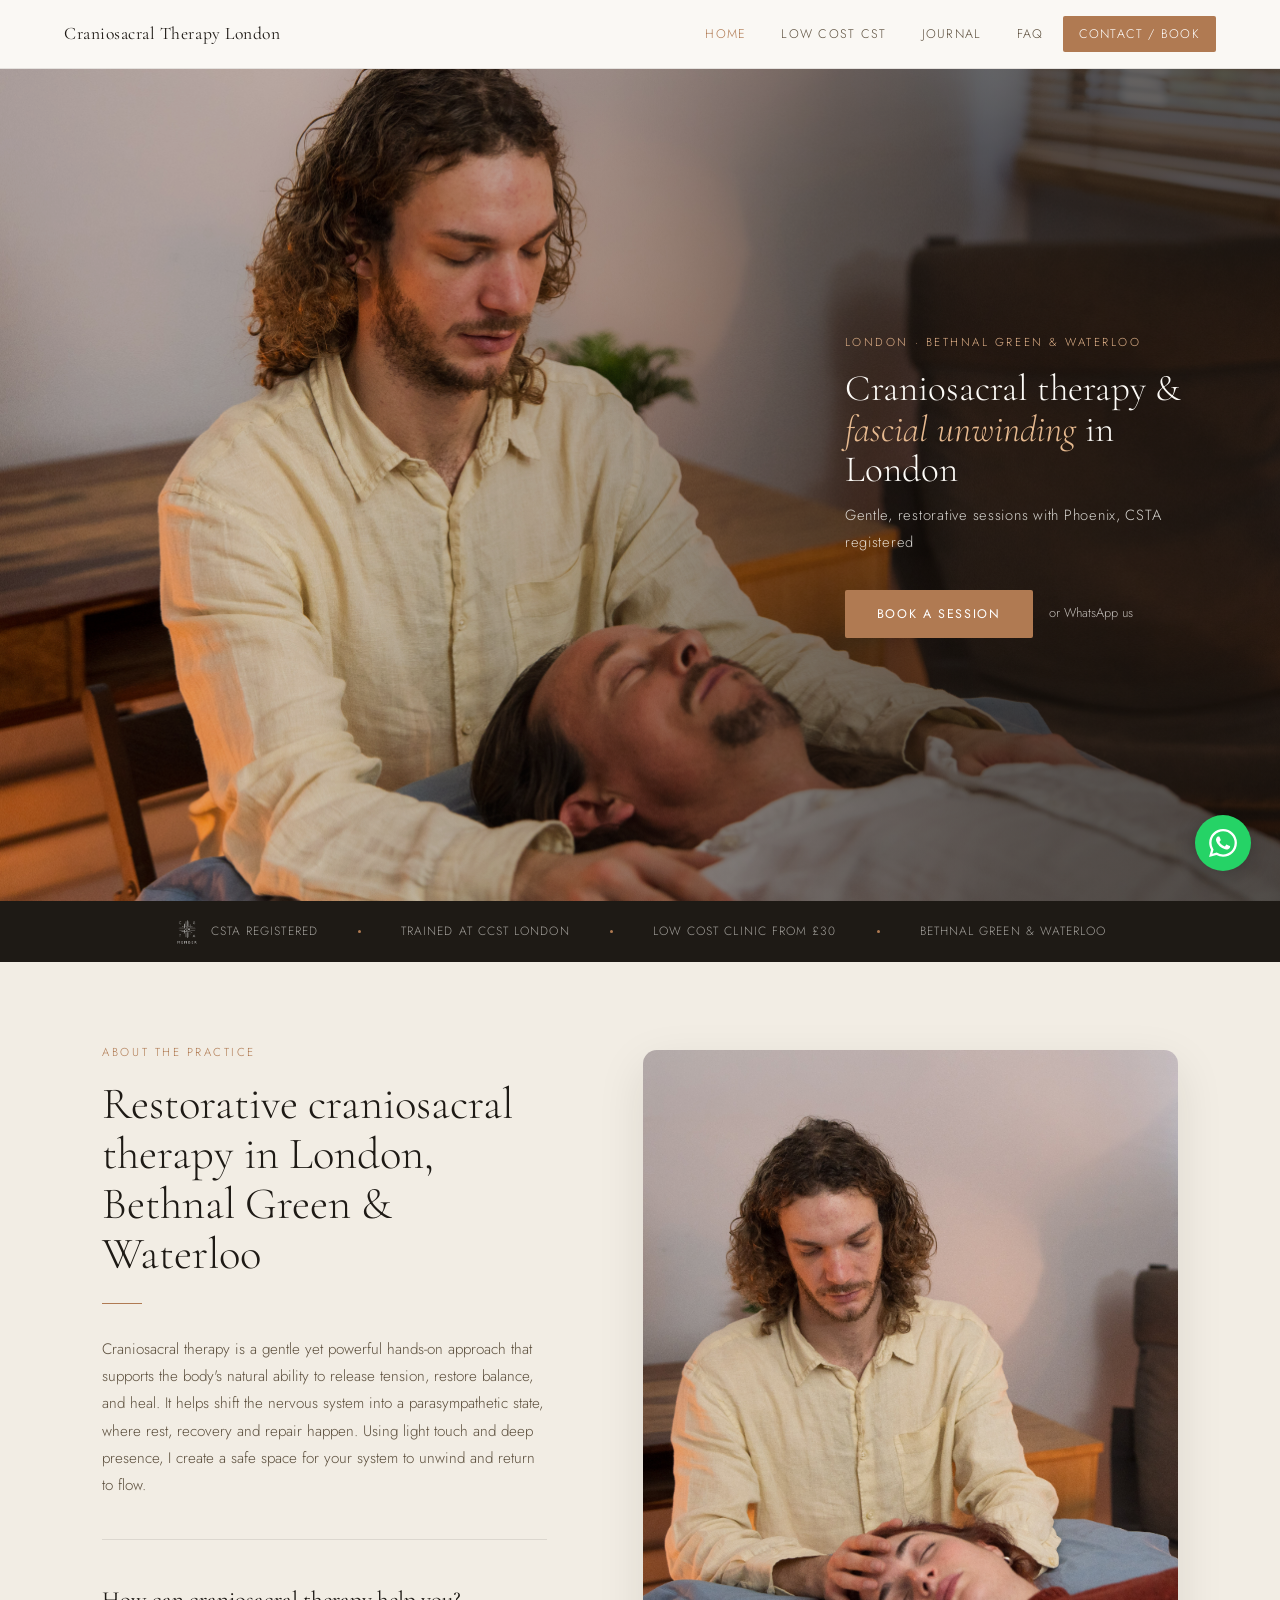
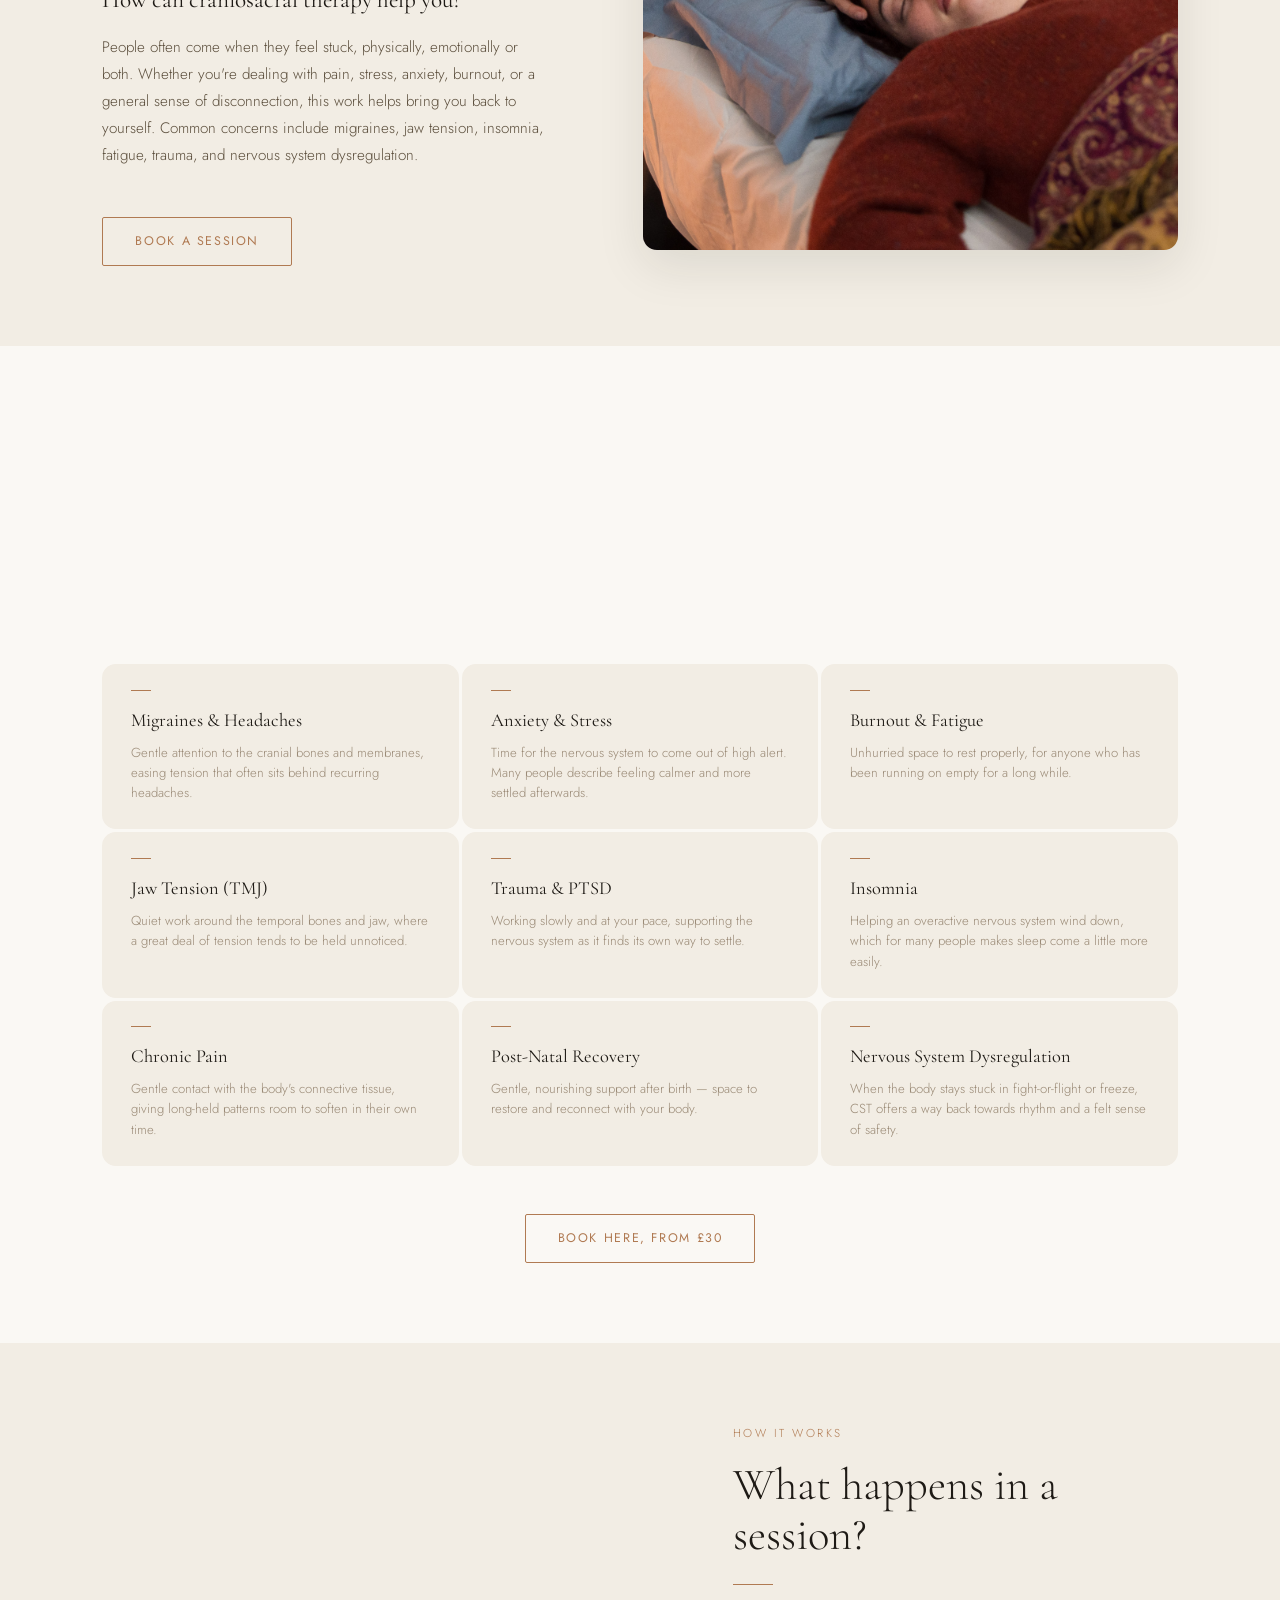
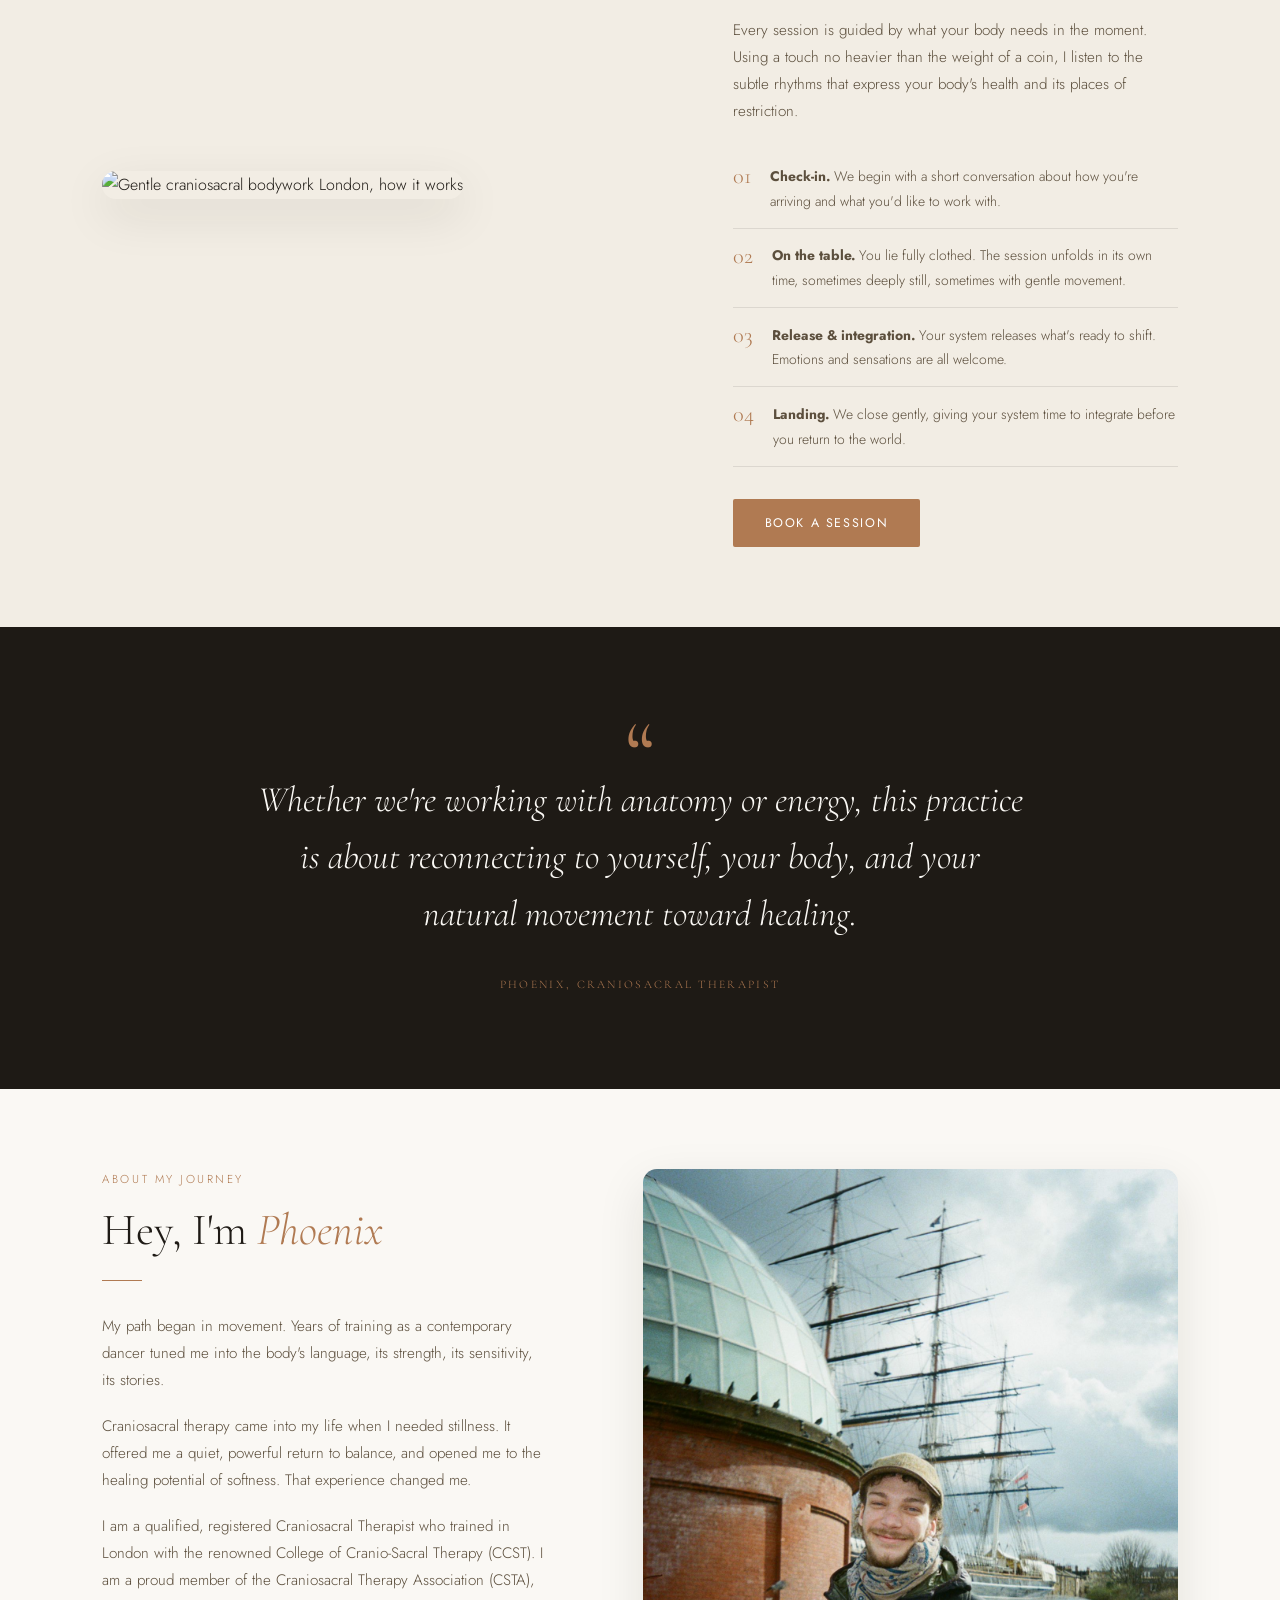
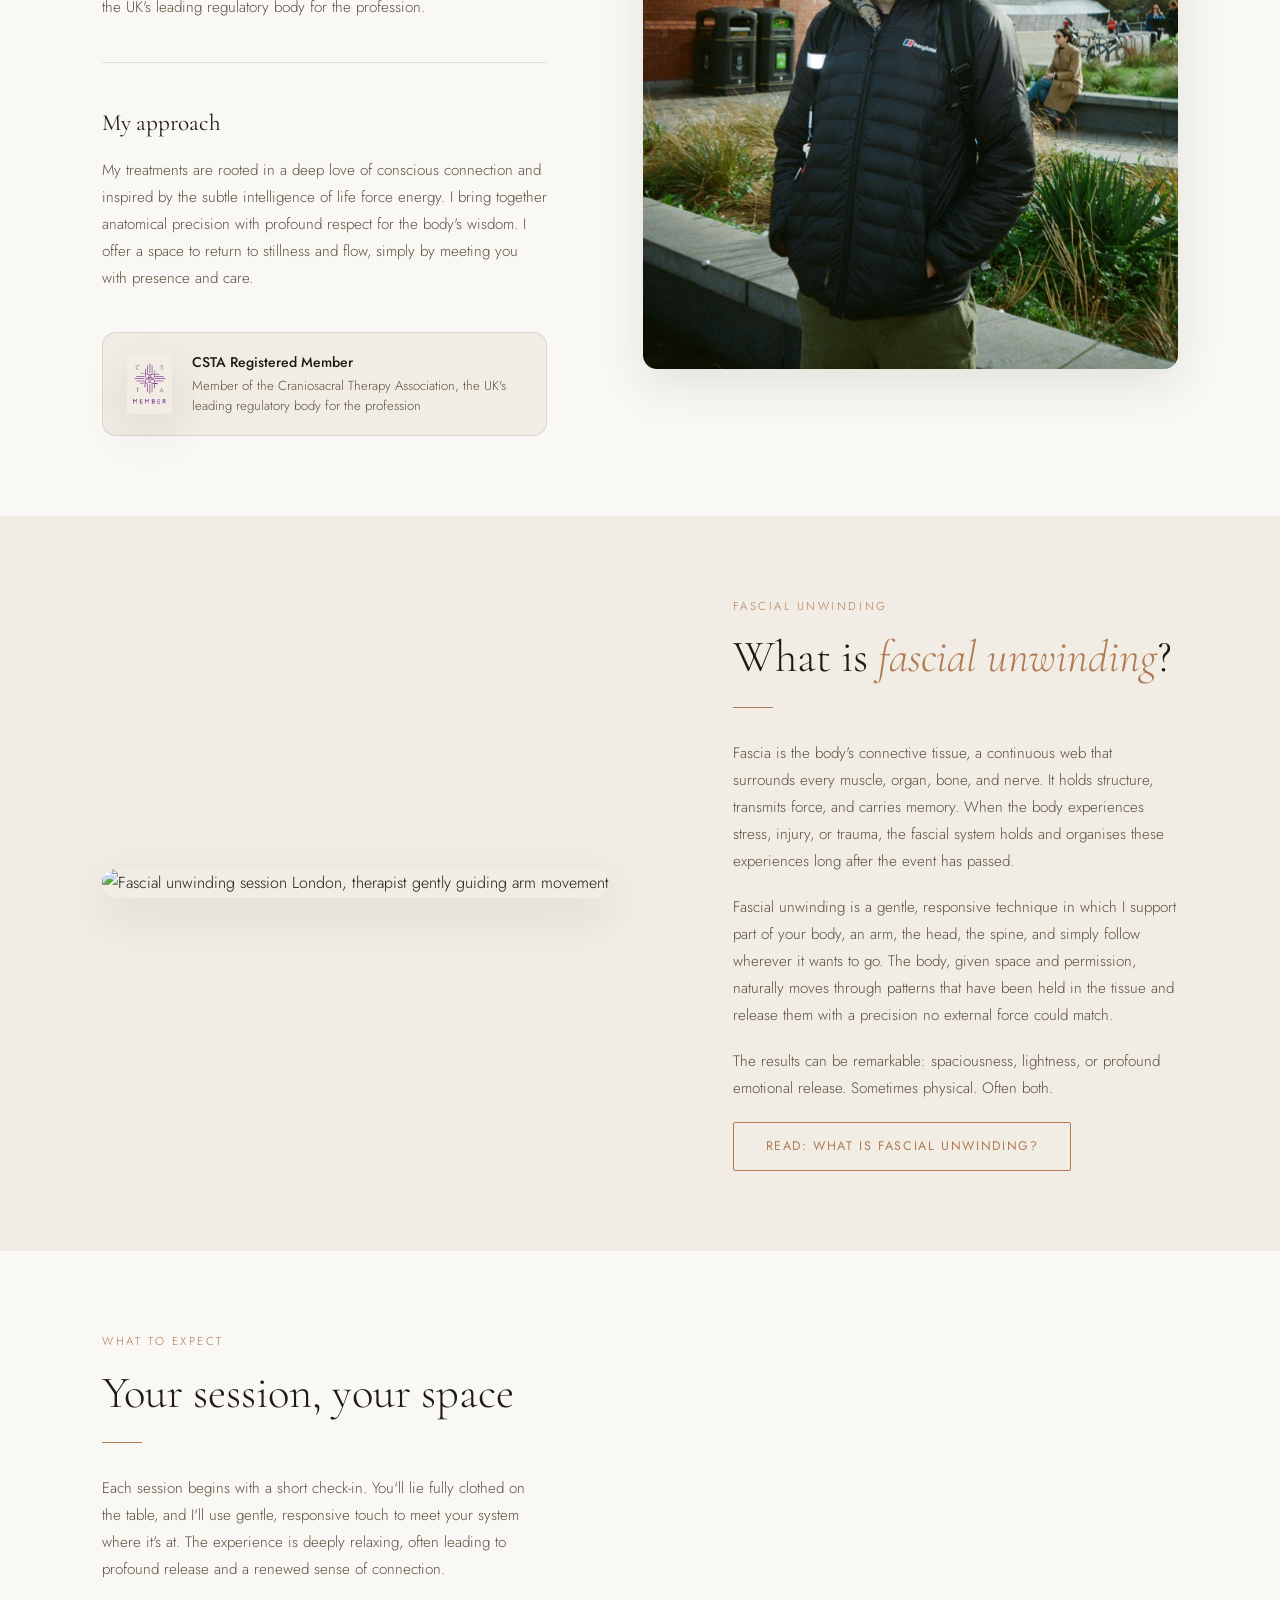
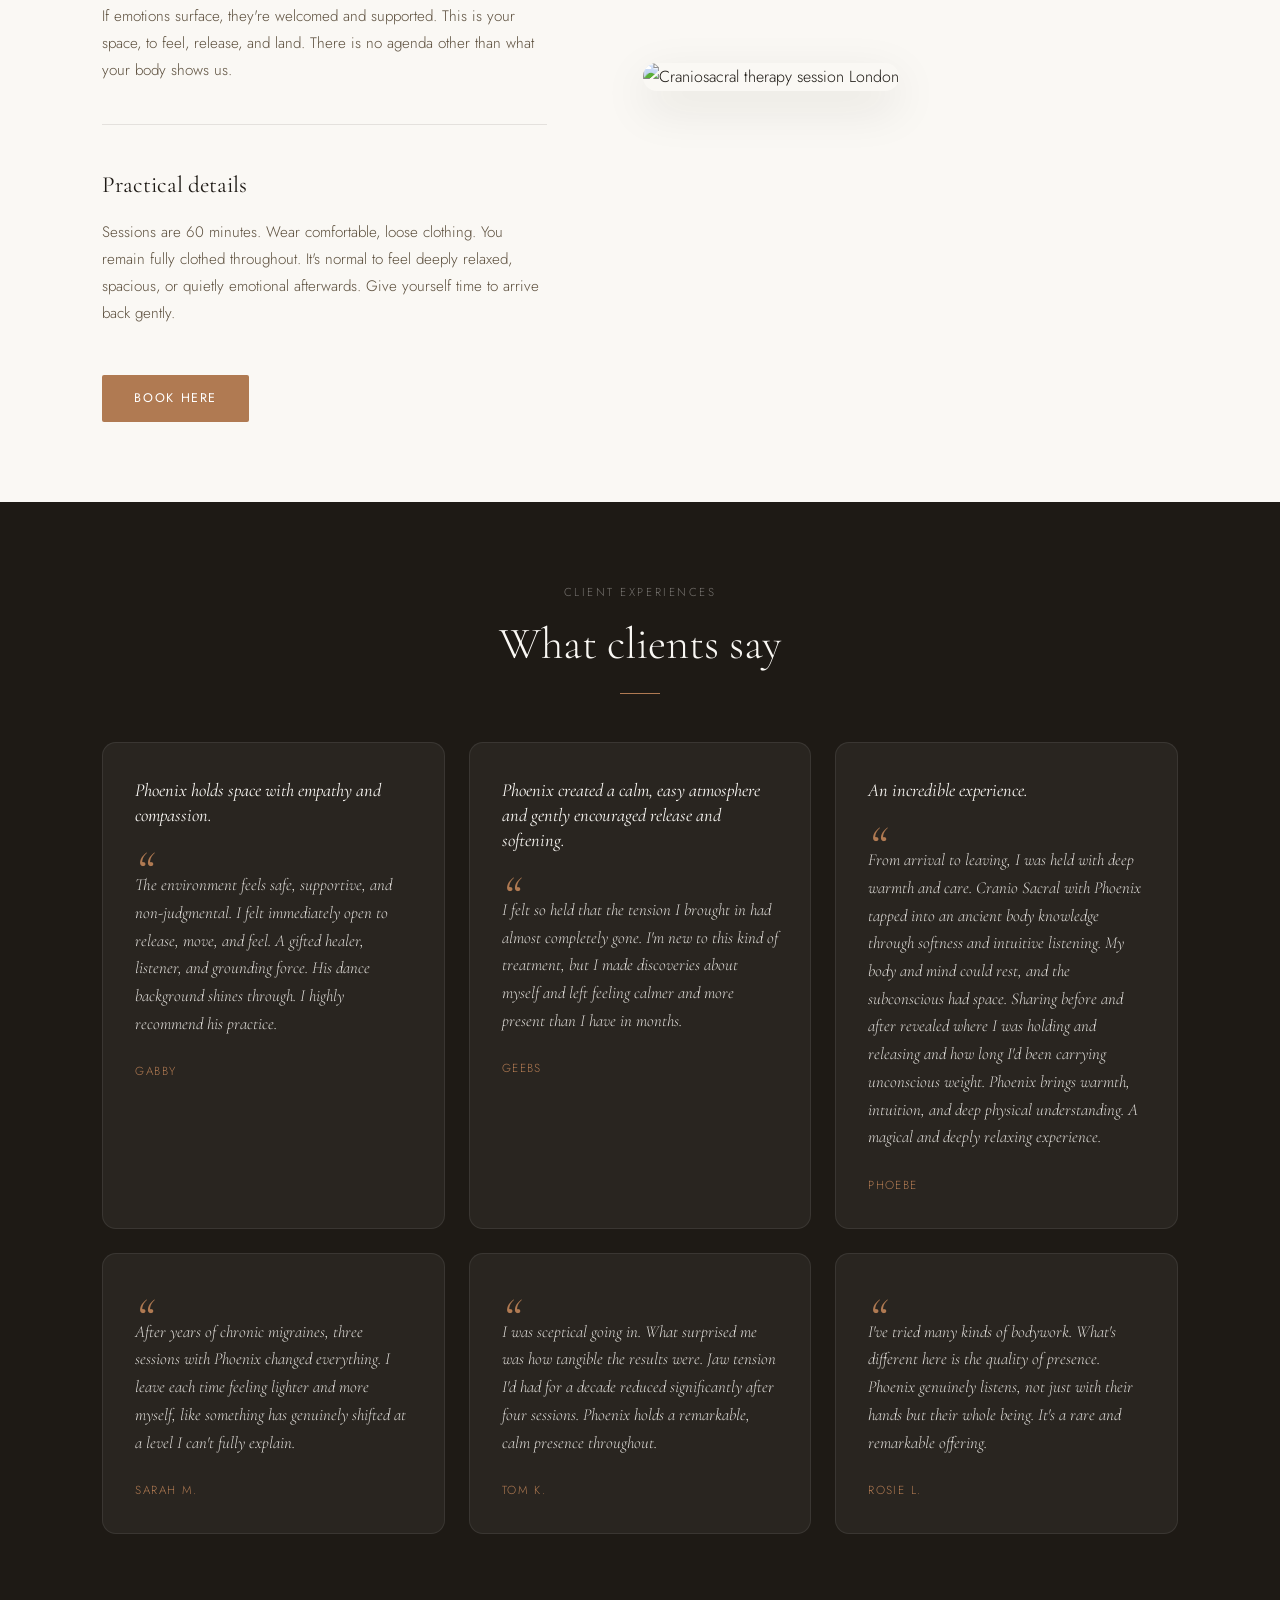
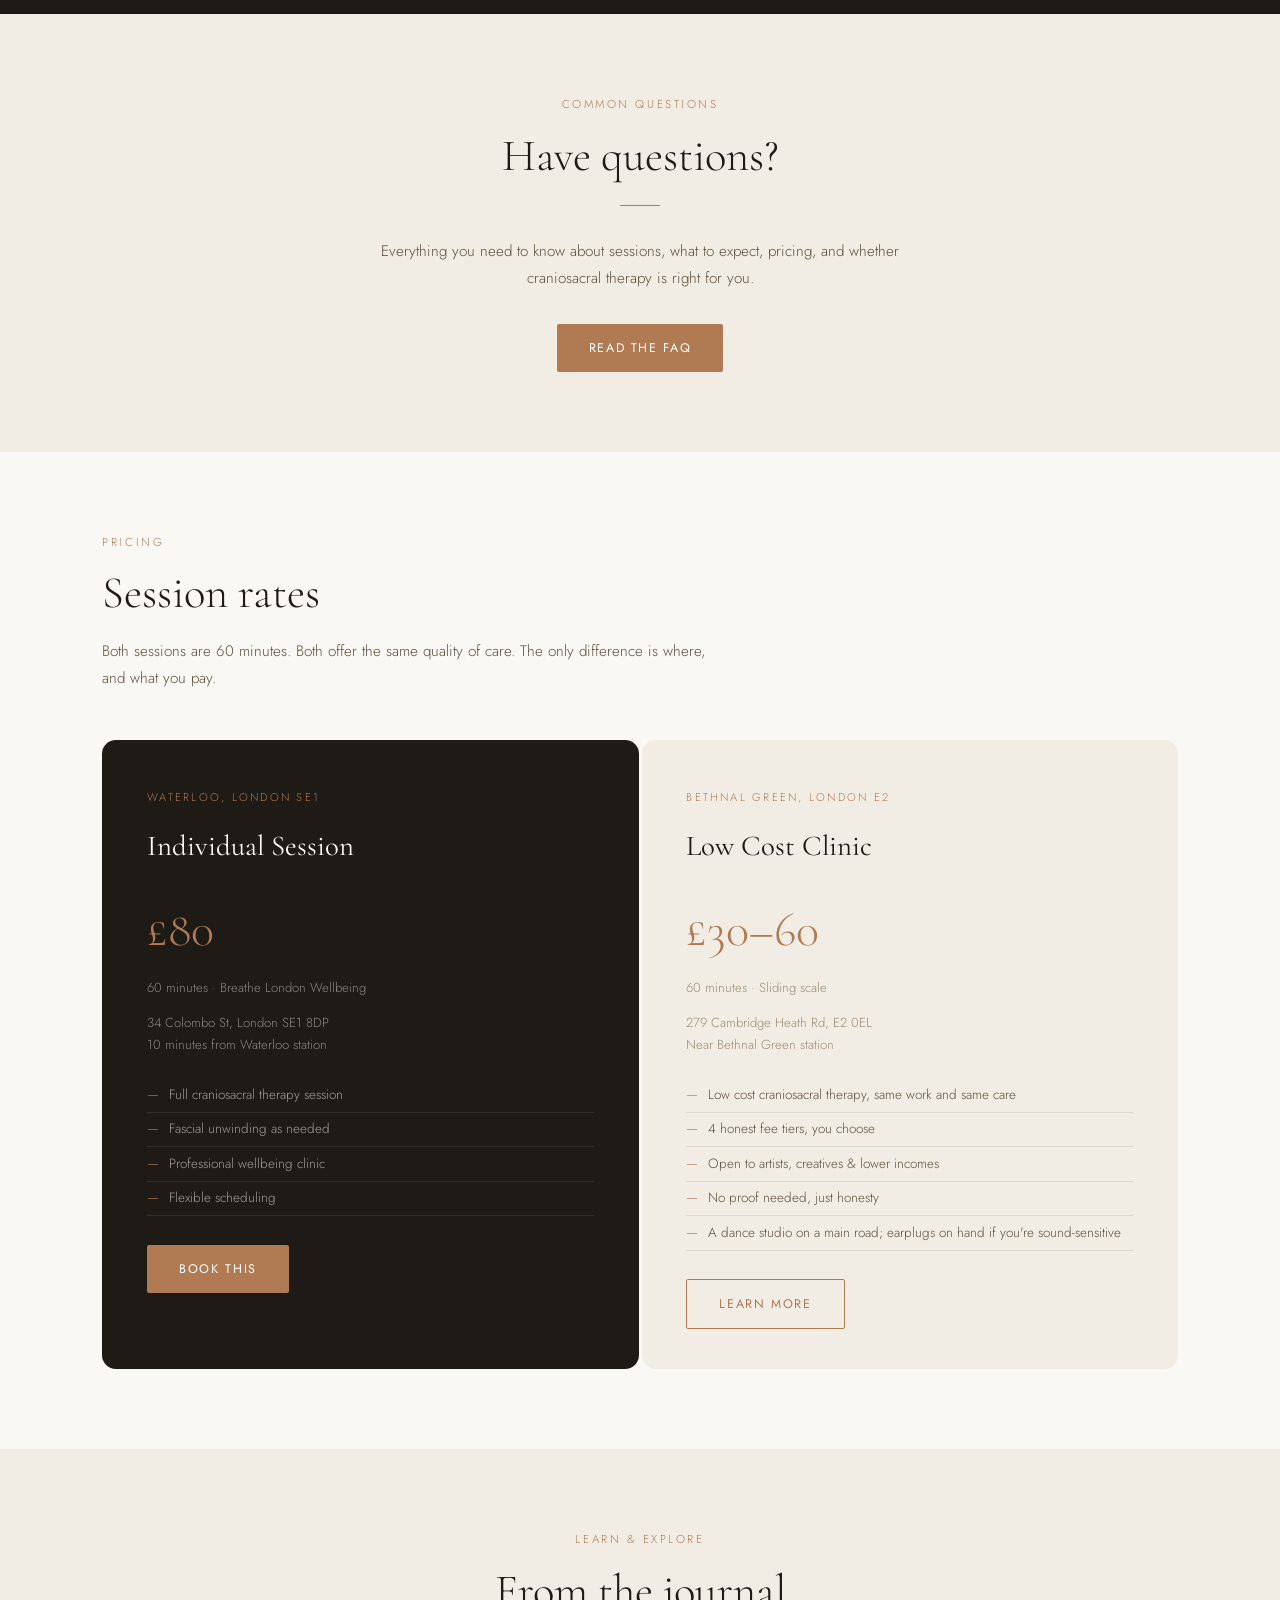
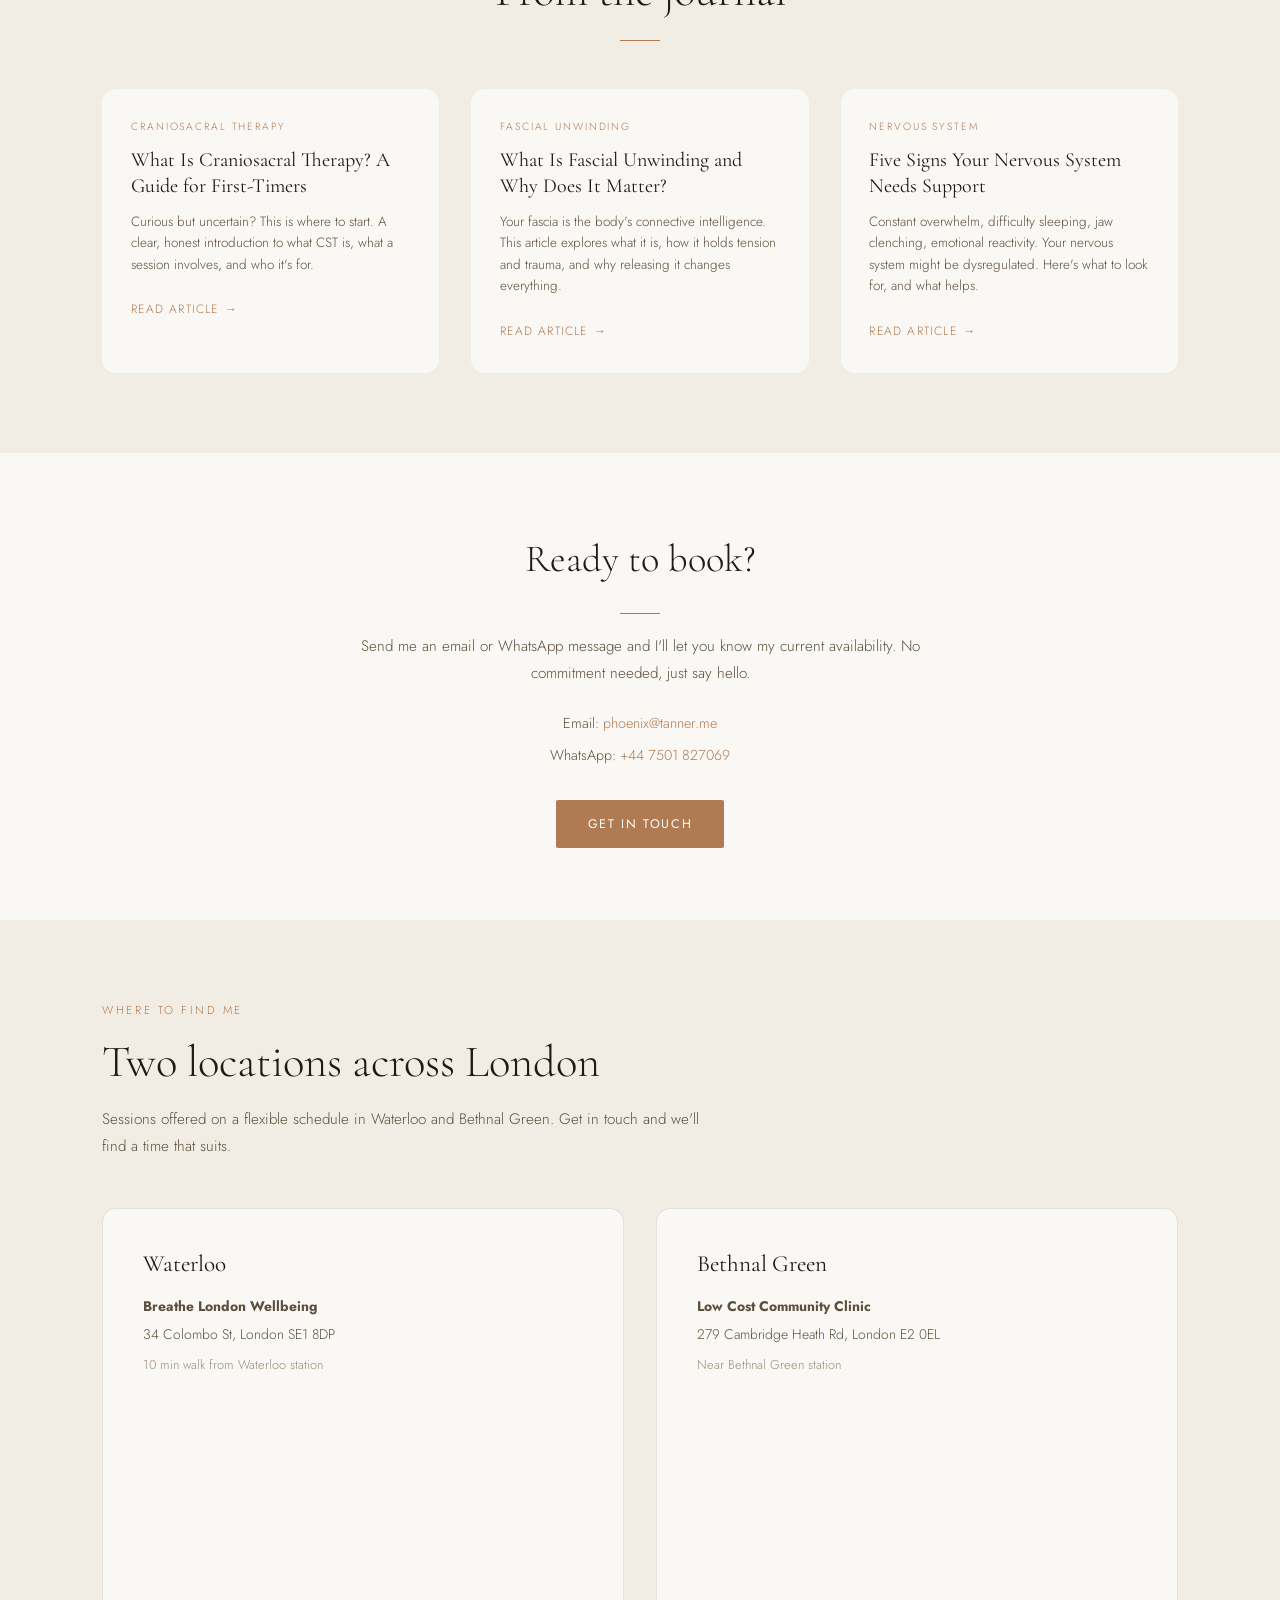
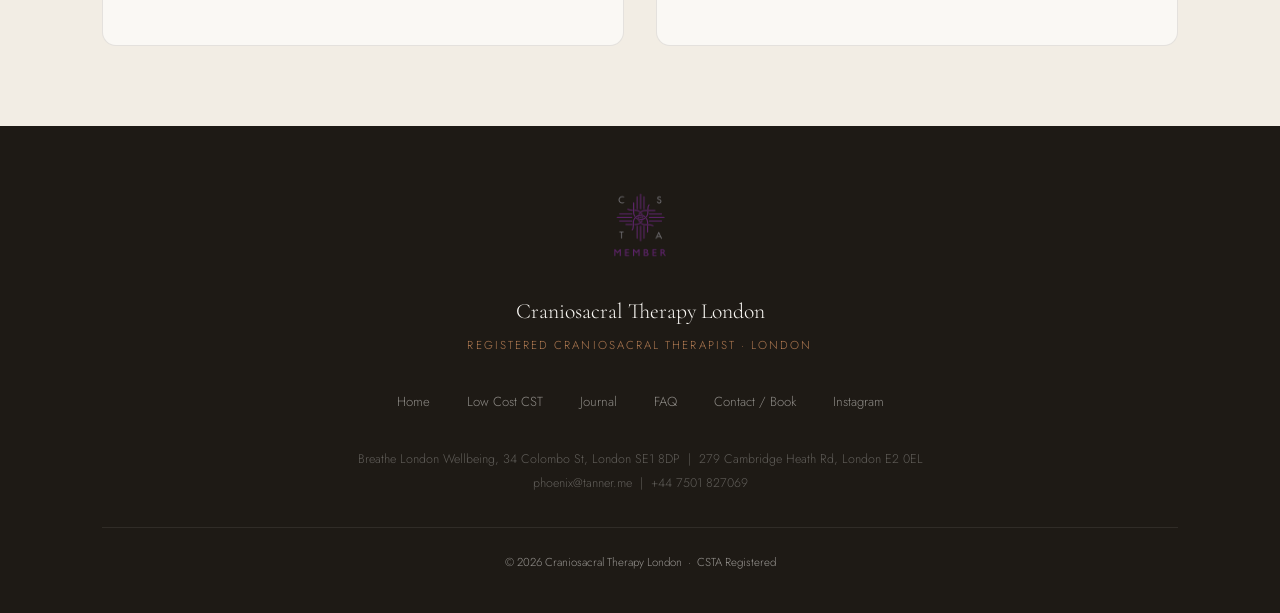
==== commit 2a6d555d: "Fix case-mismatched photo paths for case-sensitive hosting GitHub Pages (and likely production) run " ====
--- a/index.html
+++ b/index.html
@@ -292,7 +292,7 @@
 <!-- HERO -->
 <section class="hero" aria-label="Introduction">
   <div class="hero-media">
-    <img src="photos/craniosacral_therapy_london_.JPG" alt="Craniosacral therapy session in London, gentle hands-on treatment" fetchpriority="high" width="900" height="1200">
+    <img src="photos/craniosacral_therapy_london_.jpg" alt="Craniosacral therapy session in London, gentle hands-on treatment" fetchpriority="high" width="900" height="1200">
   </div>
   <div class="hero-scrim" aria-hidden="true"></div>
   <div class="hero-copy fi">
@@ -308,7 +308,7 @@
 <!-- TRUST STRIP -->
 <div class="trust-strip">
   <div class="trust-in">
-    <div class="trust-item"><img src="photos/CSTA-Member-logo-PNG-600x600-transparent.png" alt="" width="26" height="26" loading="lazy"> CSTA Registered</div>
+    <div class="trust-item"><img src="photos/csta-member-logo-png-600x600-transparent.png" alt="" width="26" height="26" loading="lazy"> CSTA Registered</div>
     <div class="tdot"></div>
     <div class="trust-item">Trained at CCST London</div>
     <div class="tdot"></div>
@@ -330,7 +330,7 @@
       <p class="bt">People often come when they feel stuck, physically, emotionally or both. Whether you're dealing with pain, stress, anxiety, burnout, or a general sense of disconnection, this work helps bring you back to yourself. Common concerns include migraines, jaw tension, insomnia, fatigue, trauma, and nervous system dysregulation.</p>
       <br><a class='btn btn-o' href='/contact'>Book a Session</a>
     </div>
-    <div class="fi"><img class="r" src="photos/craniosacral-therapy-bethnal-green-london.JPG" alt="Craniosacral therapy session London" width="600" height="800" loading="lazy"></div>
+    <div class="fi"><img class="r" src="photos/craniosacral-therapy-bethnal-green-london.jpg" alt="Craniosacral therapy session London" width="600" height="800" loading="lazy"></div>
   </div>
 </section>
 <!-- CONDITIONS -->
@@ -359,7 +359,7 @@
 <!-- HOW -->
 <section class="h-how" aria-labelledby="how-h">
   <div class="h-how-in">
-    <div class="fi"><img class="r" src="photos/gentle-bodywork-london.JPG" alt="Gentle craniosacral bodywork London, how it works" width="600" height="800" loading="lazy"></div>
+    <div class="fi"><img class="r" src="photos/gentle-bodywork-london.jpg" alt="Gentle craniosacral bodywork London, how it works" width="600" height="800" loading="lazy"></div>
     <div class="fi">
       <span class="eyebrow">How it Works</span>
       <h2 class="dsp" id="how-h">What happens in a session?</h2>
@@ -395,7 +395,7 @@
       <h3 class="sub">My approach</h3>
       <p class="bt">My treatments are rooted in a deep love of conscious connection and inspired by the subtle intelligence of life force energy. I bring together anatomical precision with profound respect for the body's wisdom. I offer a space to return to stillness and flow, simply by meeting you with presence and care.</p>
       <div class="csta-badge">
-        <img src="photos/CSTA-Member-logo-PNG-600x600-transparent.png" alt="CSTA Member logo" width="60" height="60" loading="lazy">
+        <img src="photos/csta-member-logo-png-600x600-transparent.png" alt="CSTA Member logo" width="60" height="60" loading="lazy">
         <div class="csta-badge-text">
           <strong>CSTA Registered Member</strong>
           Member of the Craniosacral Therapy Association, the UK's leading regulatory body for the profession
@@ -408,7 +408,7 @@
 <!-- FASCIAL UNWINDING -->
 <section class="fascial" aria-labelledby="fascial-h">
   <div class="fascial-in">
-    <div class="fi"><img class="r" src="photos/fascia-unwinding-session-london.JPG" alt="Fascial unwinding session London, therapist gently guiding arm movement" width="600" height="800" loading="lazy"></div>
+    <div class="fi"><img class="r" src="photos/fascia-unwinding-session-london.jpg" alt="Fascial unwinding session London, therapist gently guiding arm movement" width="600" height="800" loading="lazy"></div>
     <div class="fi">
       <span class="eyebrow">Fascial Unwinding</span>
       <h2 class="dsp" id="fascial-h">What is <em>fascial unwinding</em>?</h2>
@@ -434,7 +434,7 @@
       <p class="bt">Sessions are 60 minutes. Wear comfortable, loose clothing. You remain fully clothed throughout. It's normal to feel deeply relaxed, spacious, or quietly emotional afterwards. Give yourself time to arrive back gently.</p>
       <br><a class='btn btn-s' href='/contact'>Book Here</a>
     </div>
-    <div class="fi"><img class="r" src="photos/craniosacral-therapy-london.JPG" alt="Craniosacral therapy session London" width="600" height="800" loading="lazy"></div>
+    <div class="fi"><img class="r" src="photos/craniosacral-therapy-london.jpg" alt="Craniosacral therapy session London" width="600" height="800" loading="lazy"></div>
   </div>
 </section>
 <!-- TESTIMONIALS -->
@@ -604,7 +604,7 @@
 </section>
 </main>
 <footer>
-  <div class="f-csta"><img src="photos/CSTA-Member-logo-PNG-600x600-transparent.png" alt="CSTA Member" width="70" height="70" loading="lazy"></div>
+  <div class="f-csta"><img src="photos/csta-member-logo-png-600x600-transparent.png" alt="CSTA Member" width="70" height="70" loading="lazy"></div>
   <div class="f-name">Craniosacral Therapy London</div>
   <div class="f-title">Registered Craniosacral Therapist · London</div>
   <div class="f-links">
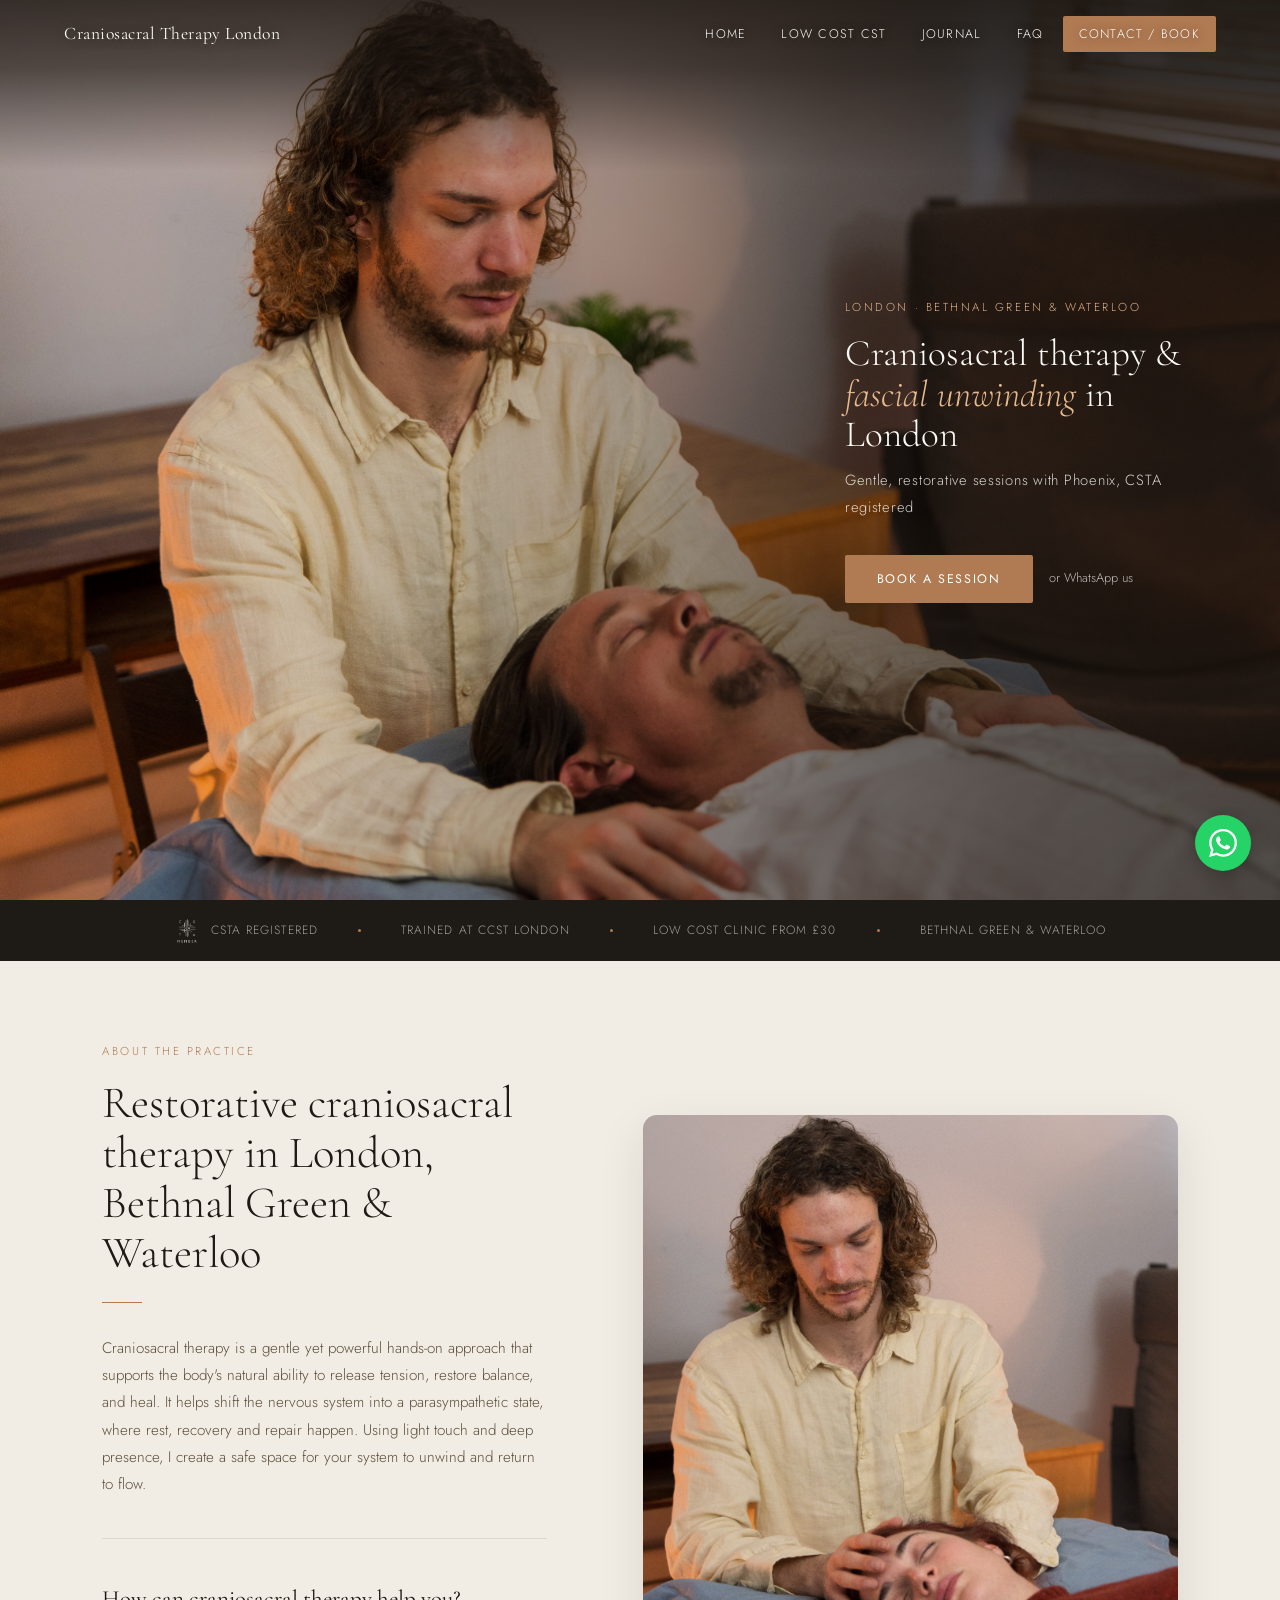
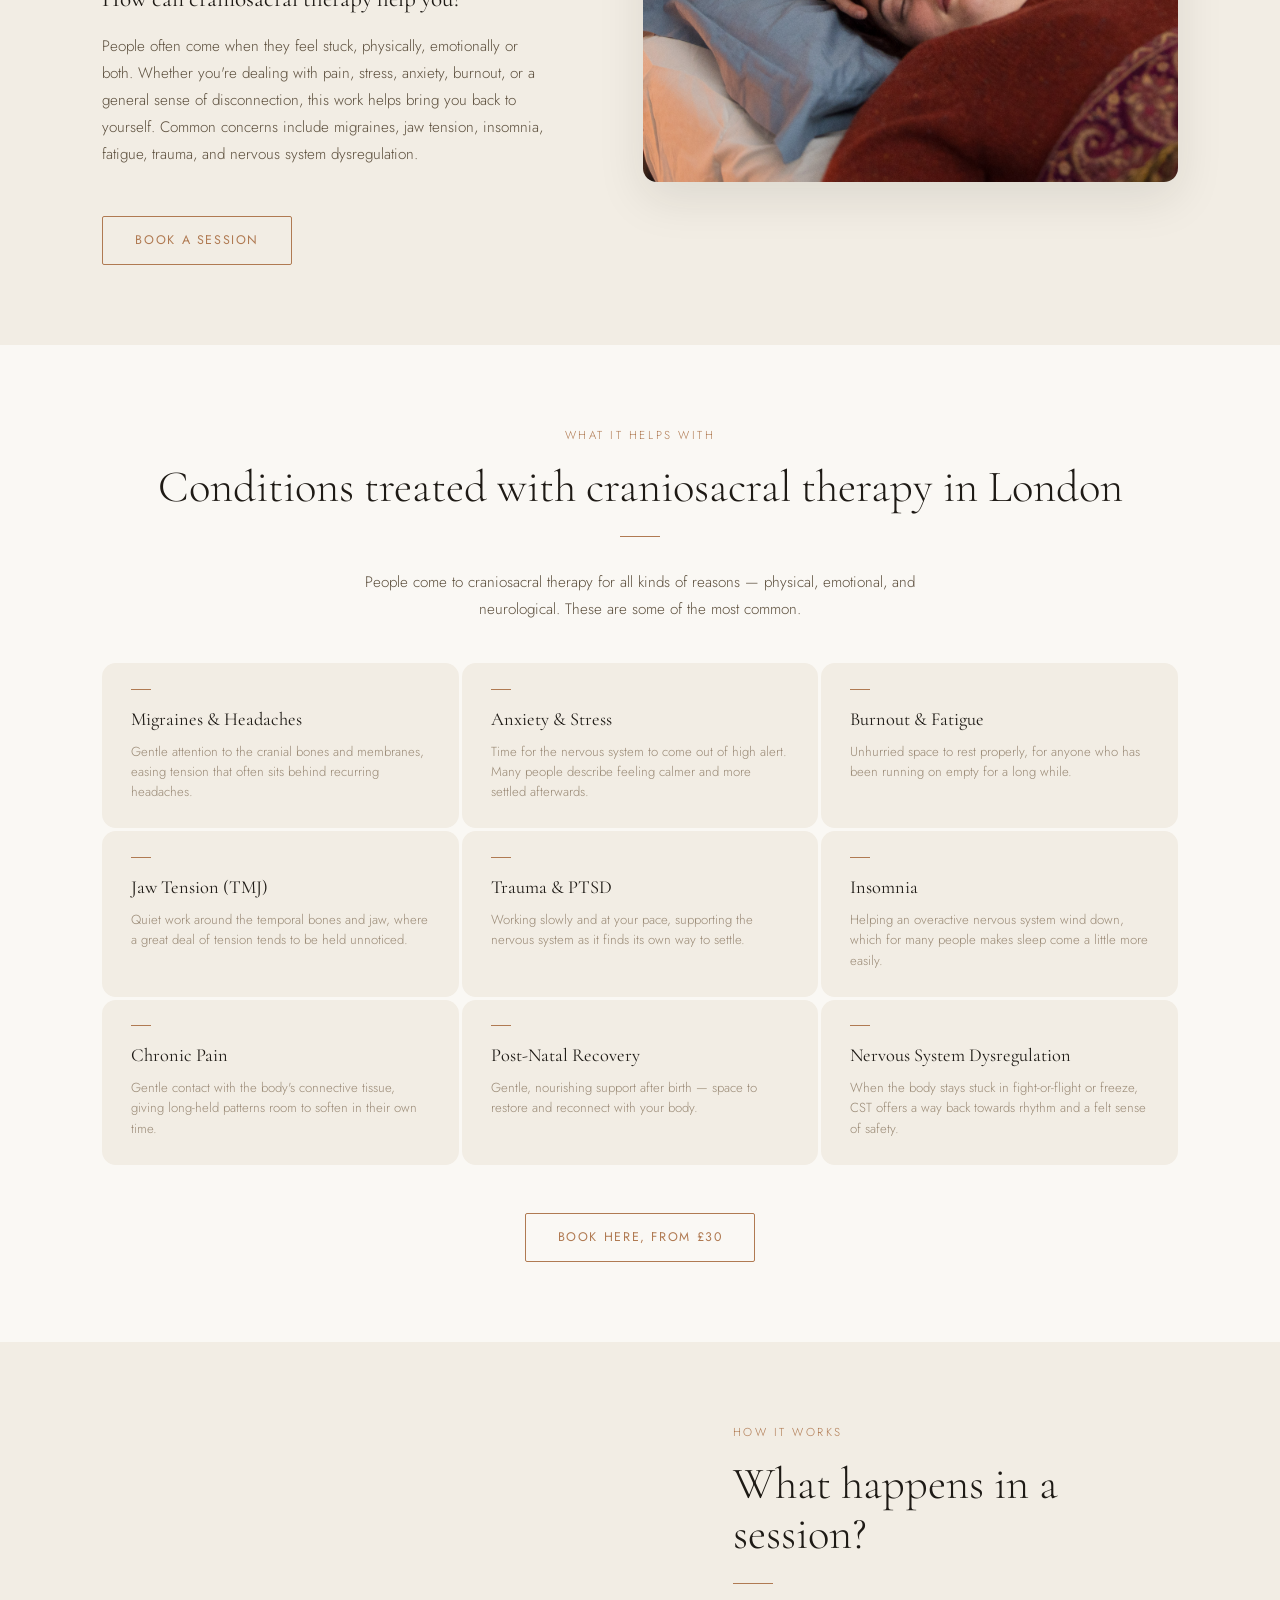
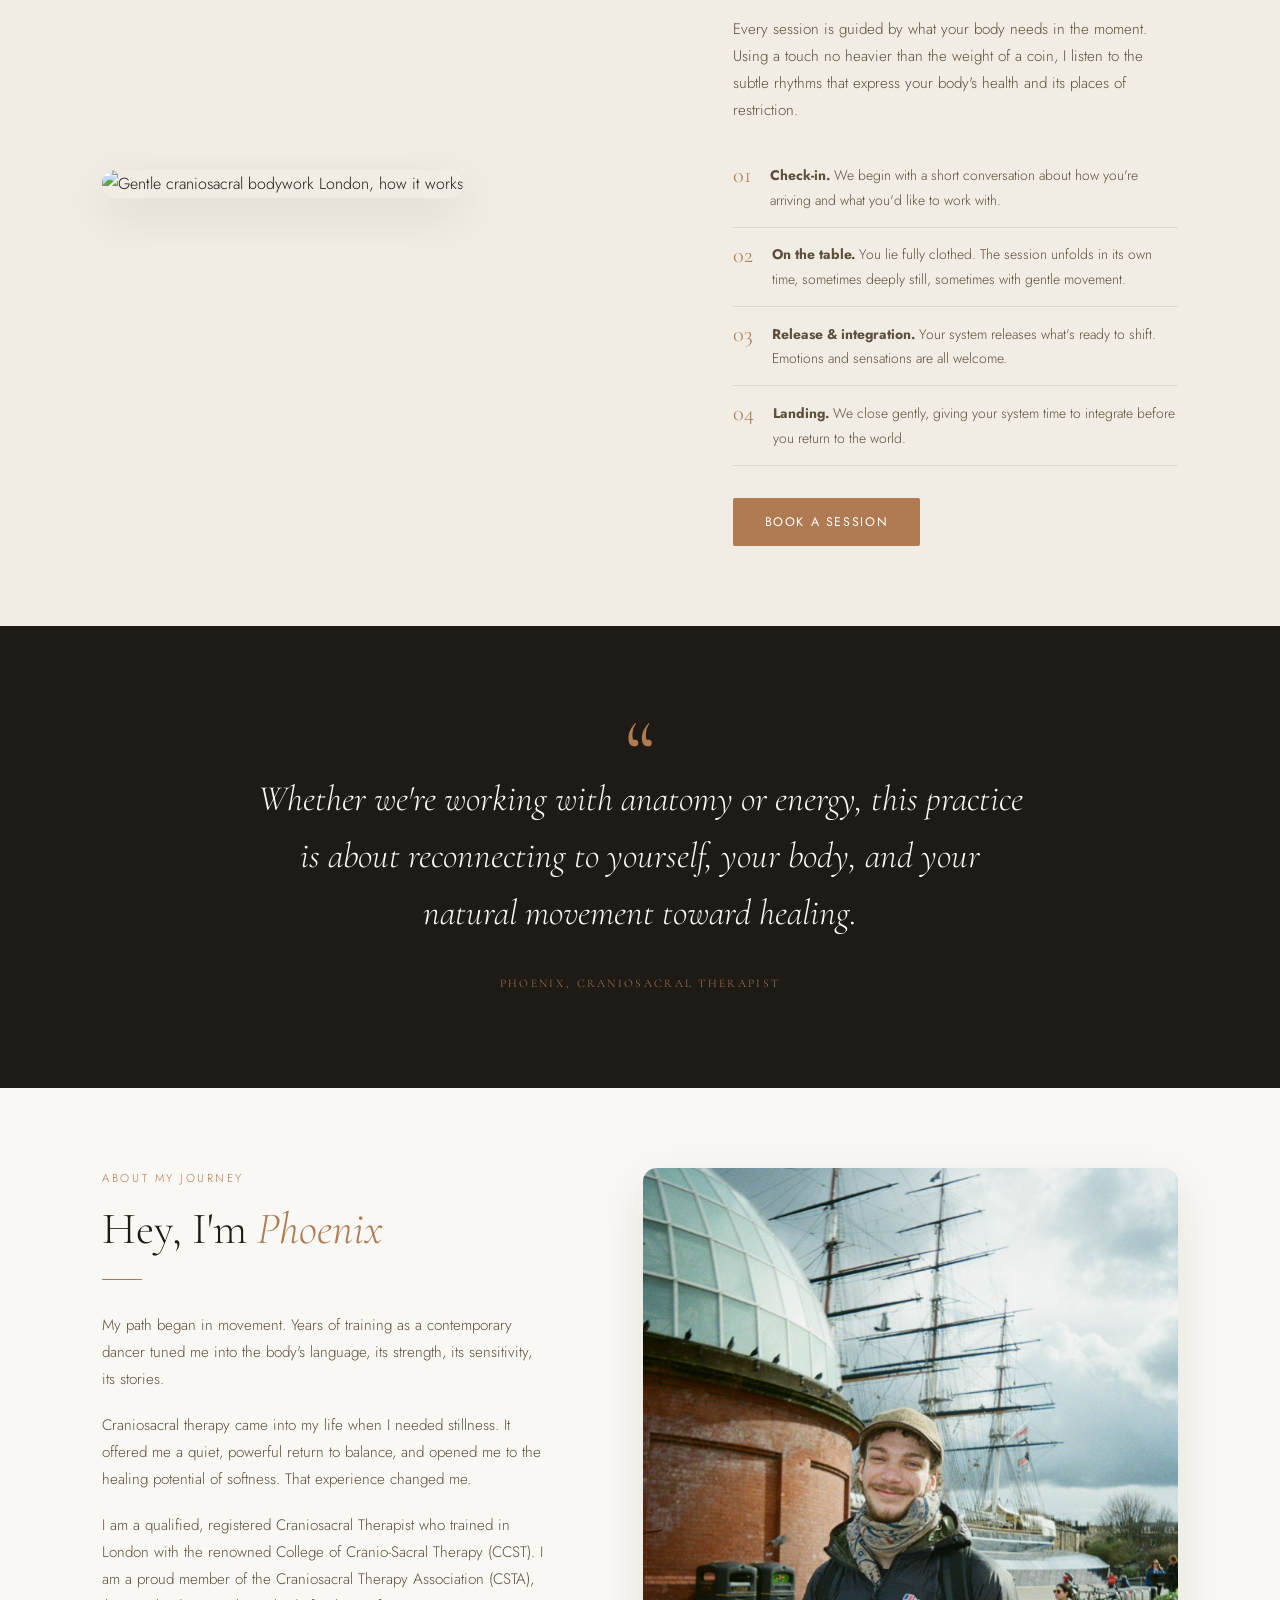
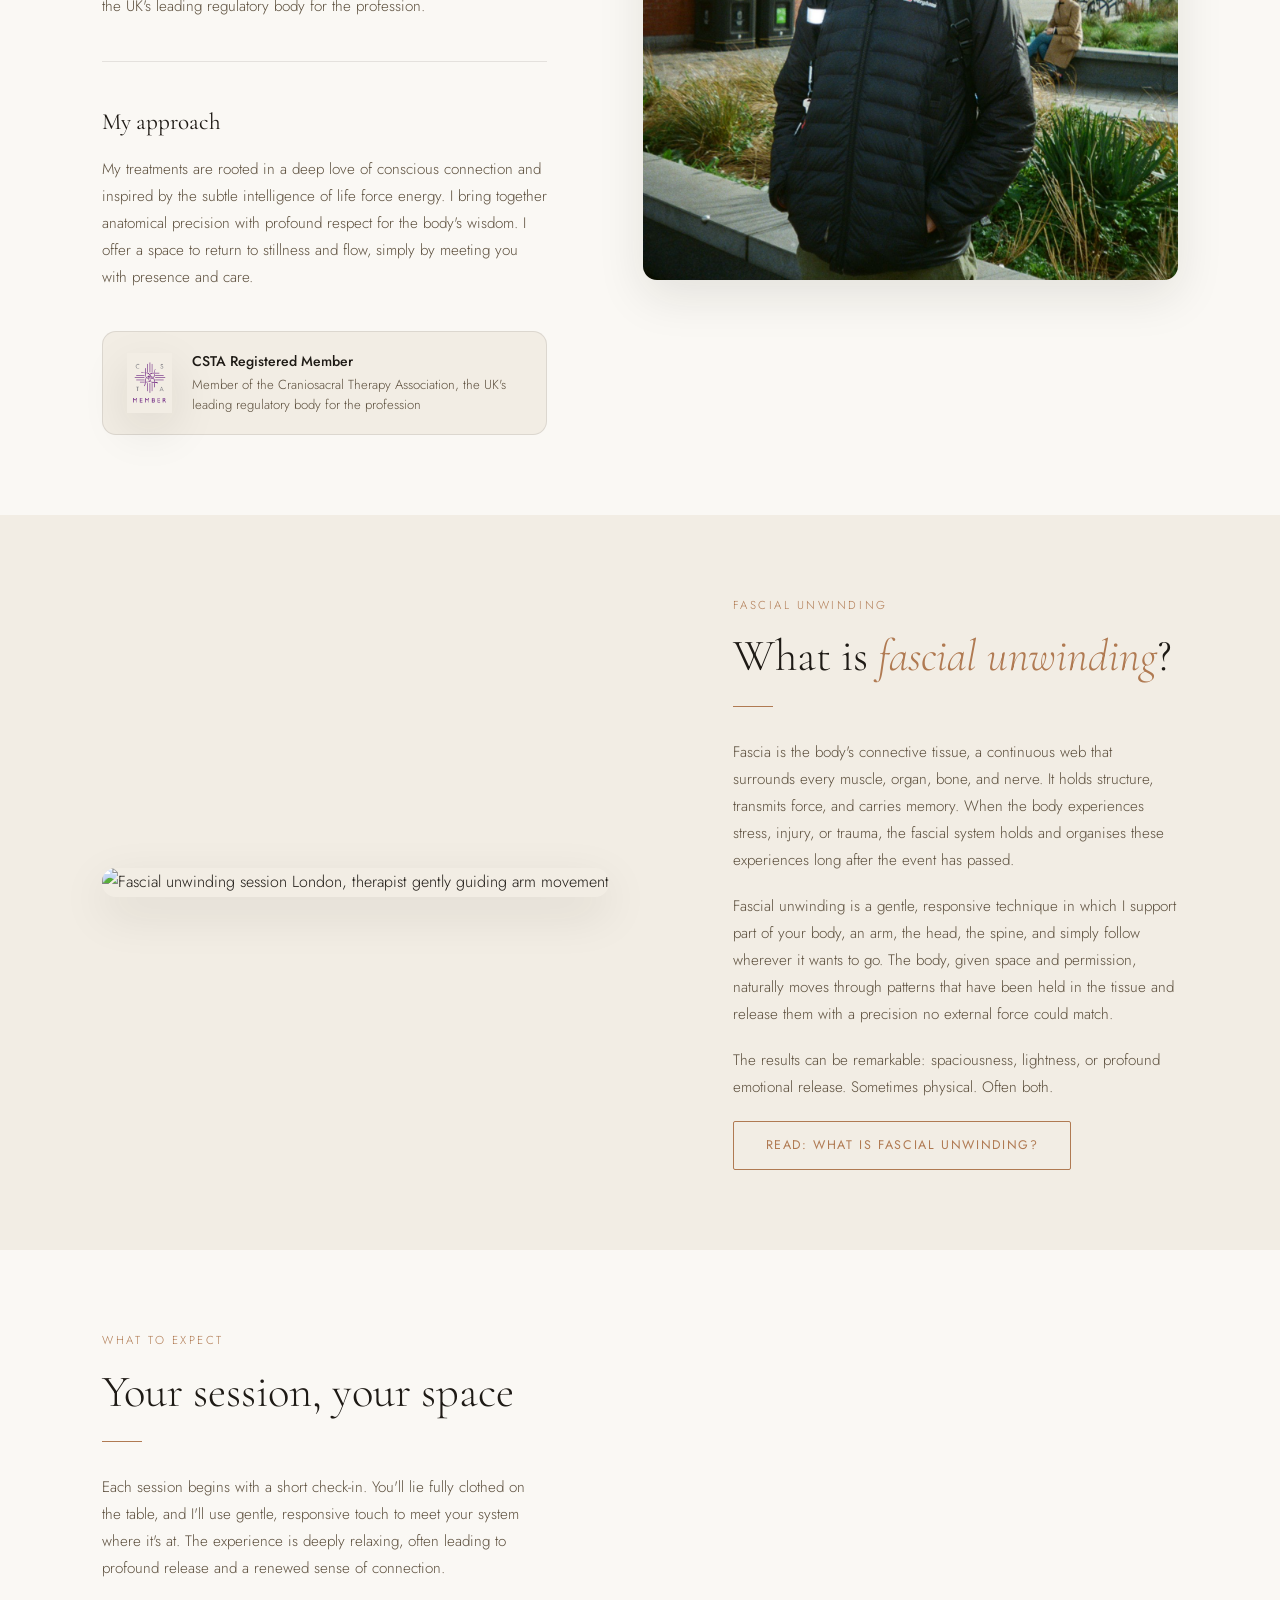
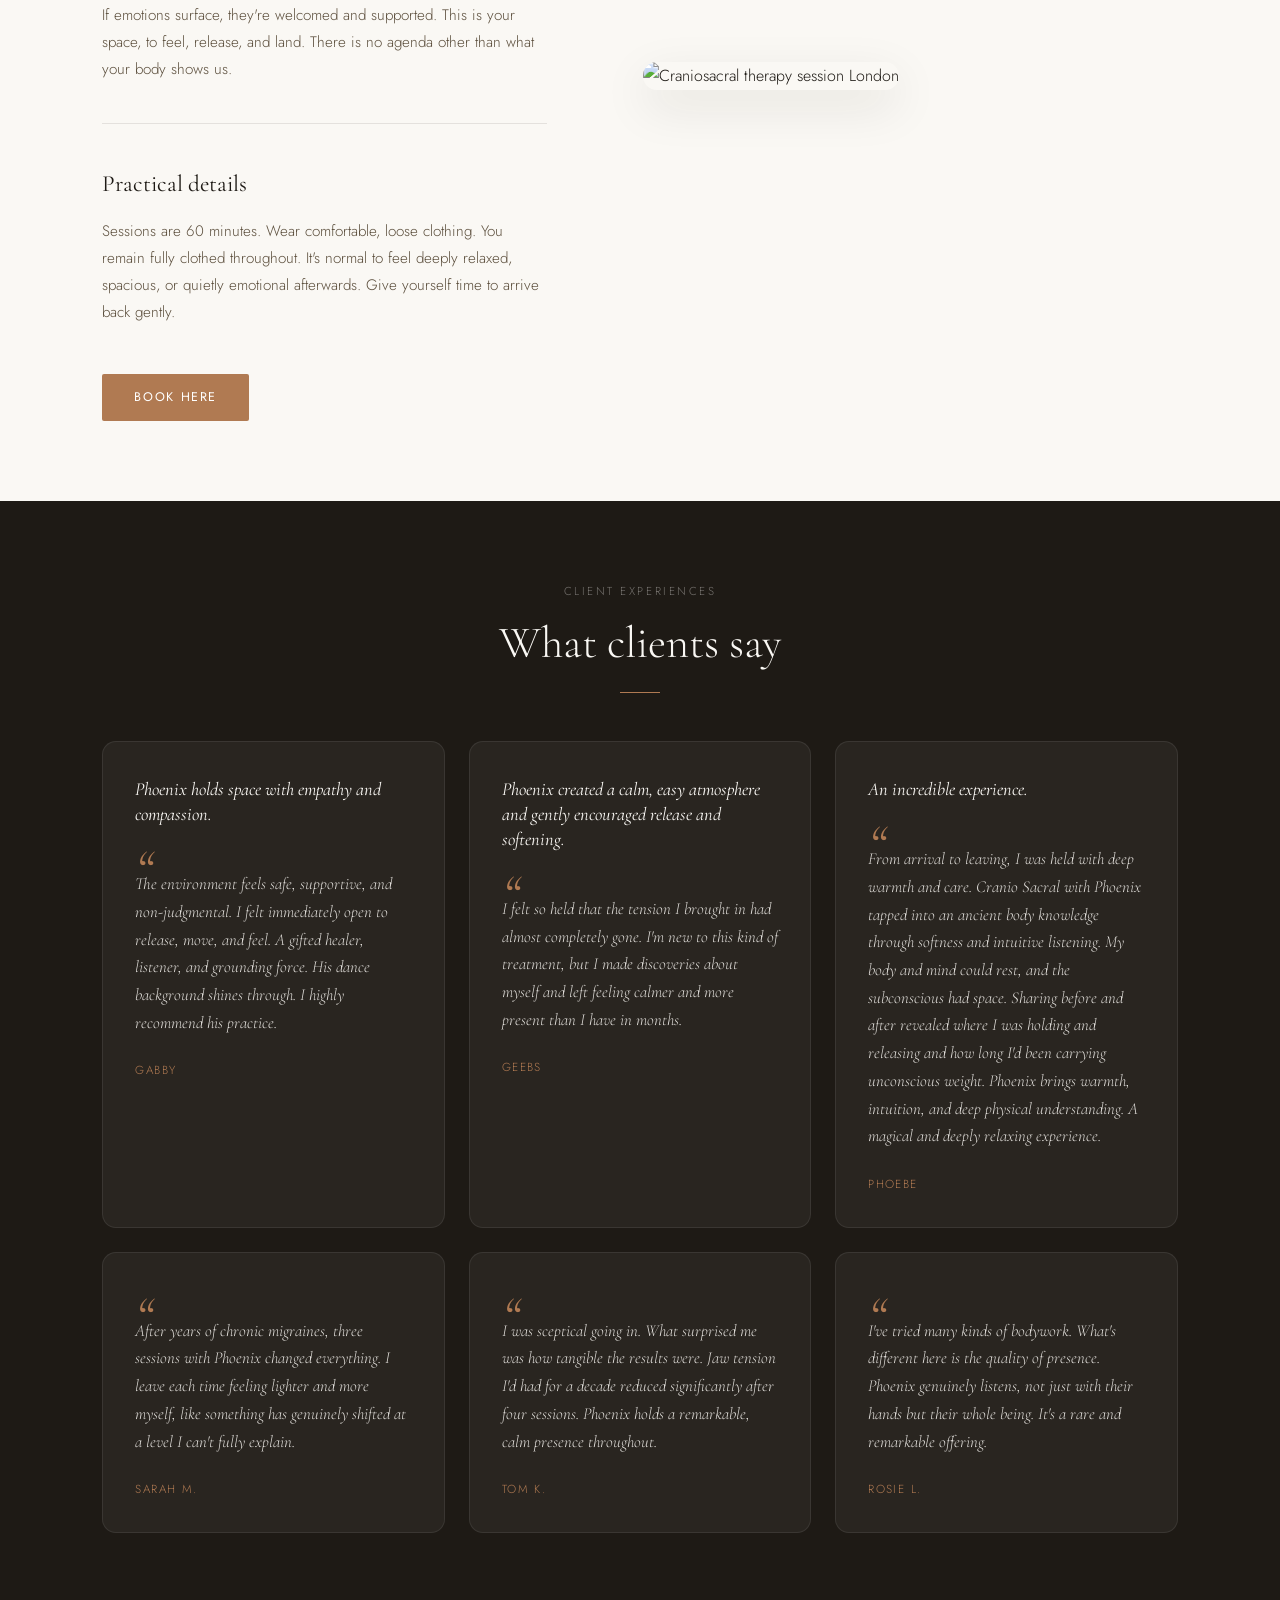
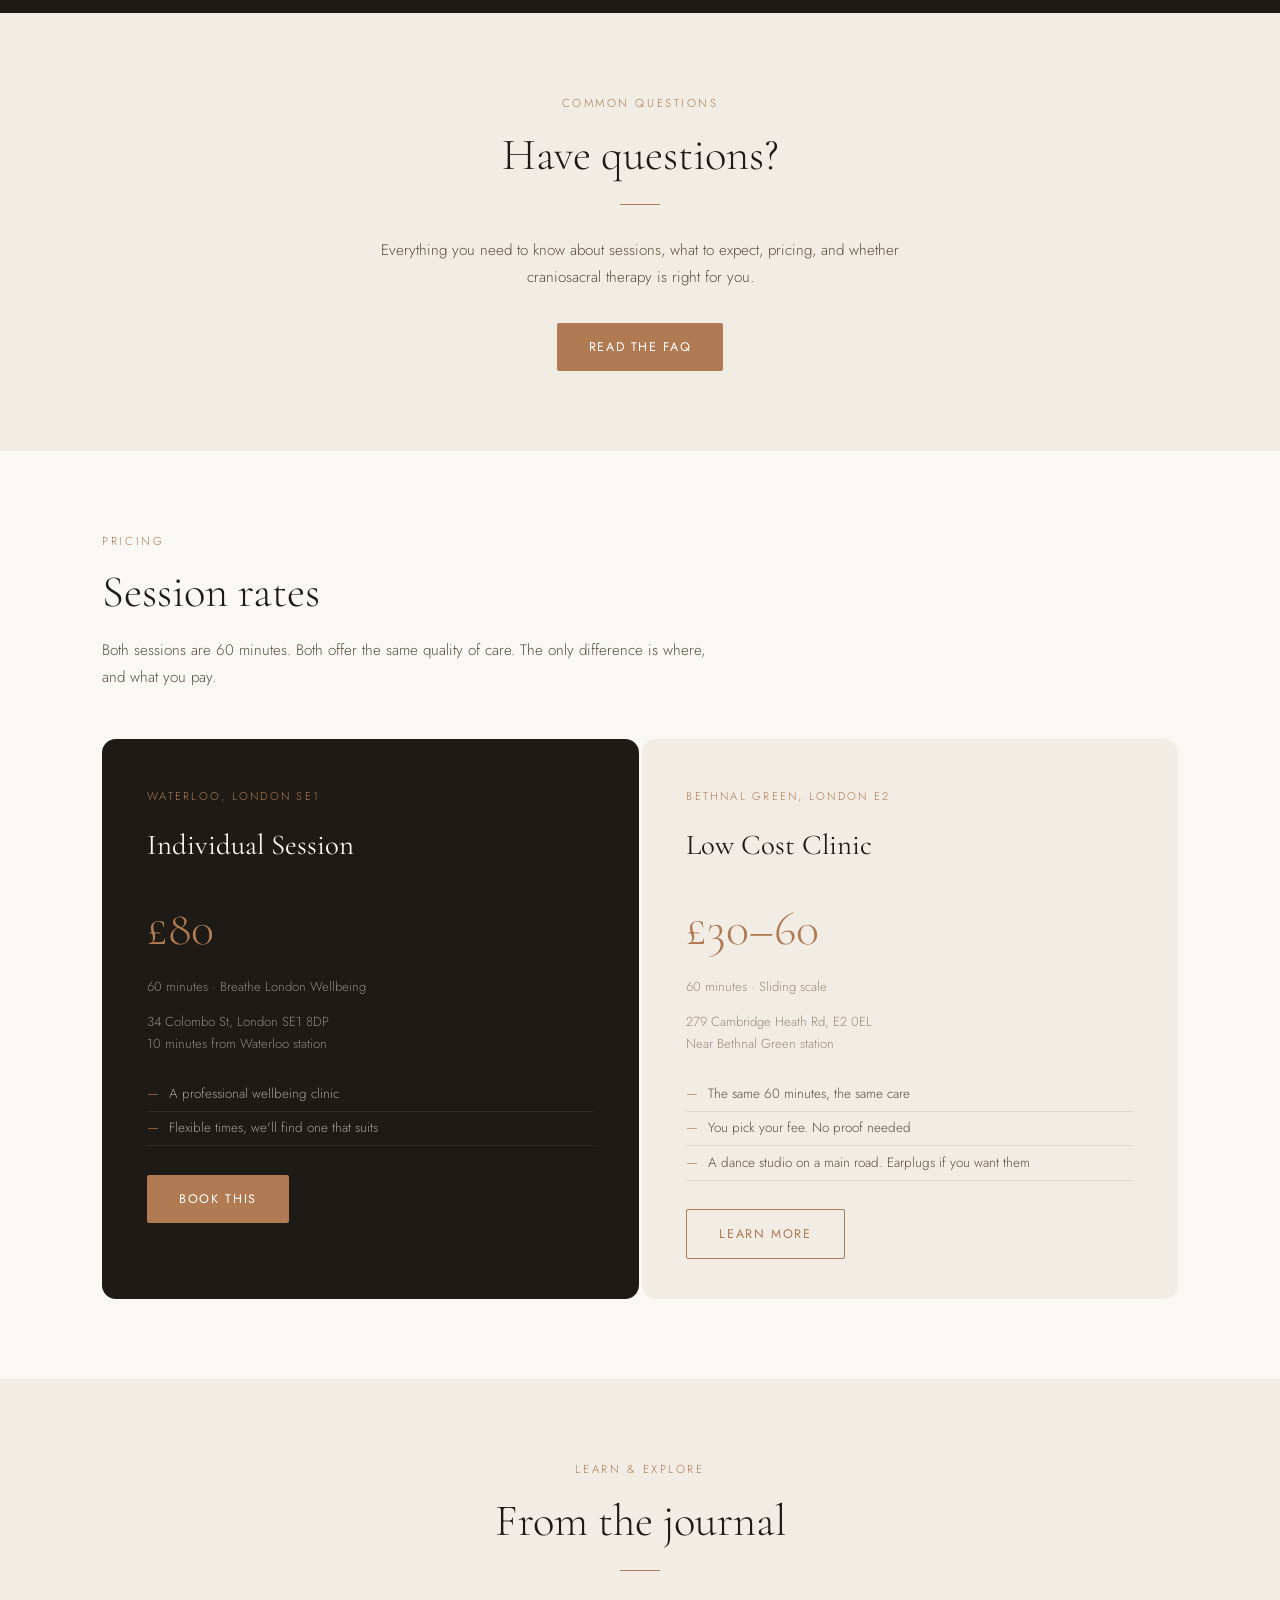
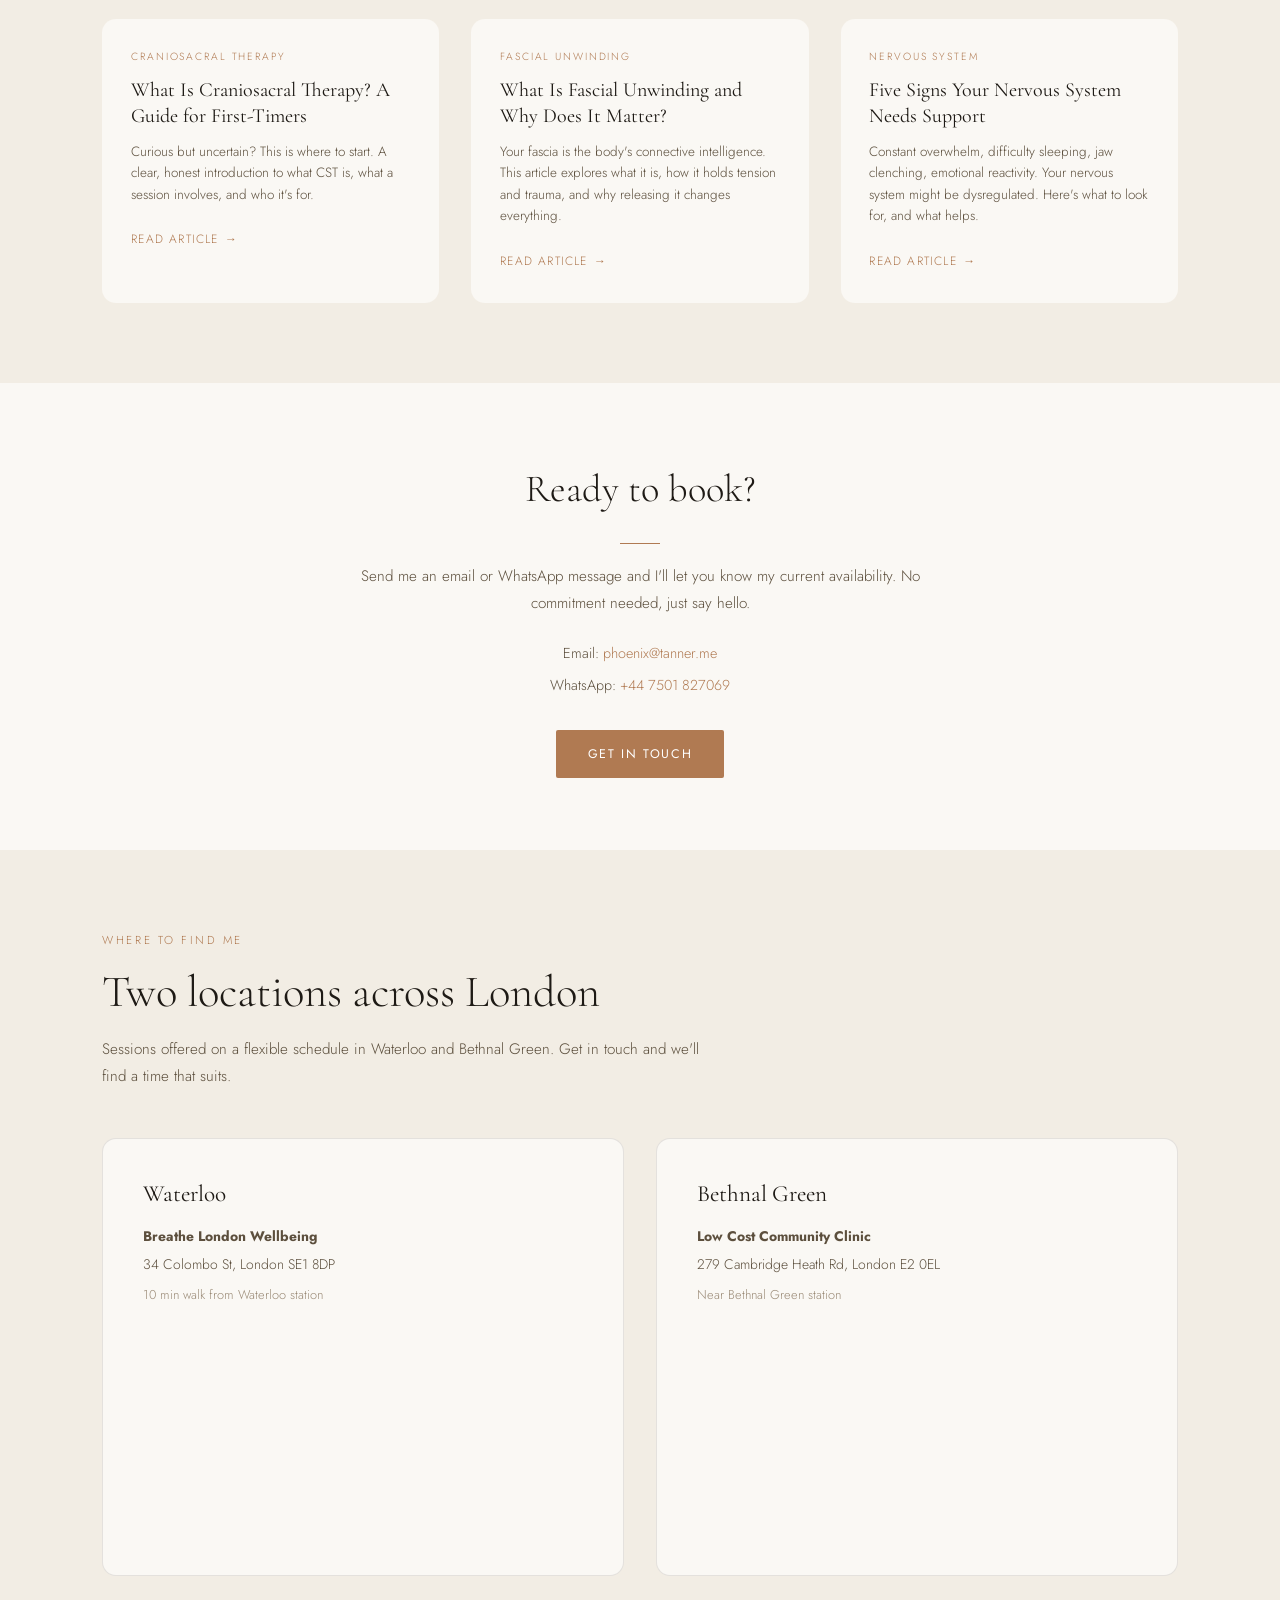
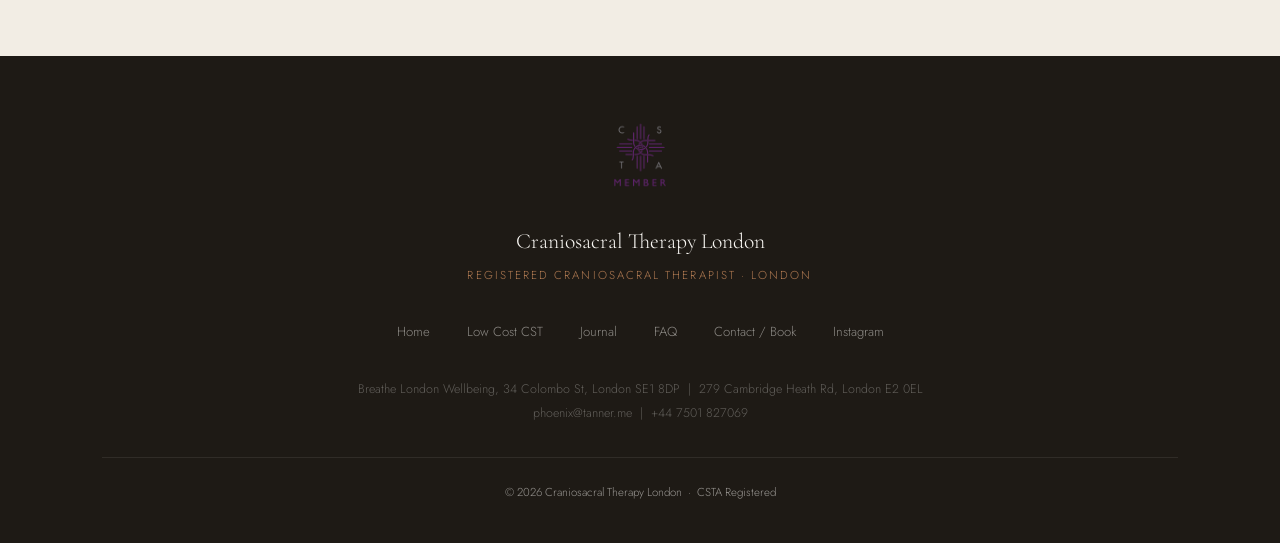
==== commit 65d81a71: "Add GA4 event tracking, an on-site enquiry form, and booking confirmation tracking GA4 was only firi" ====
--- a/index.html
+++ b/index.html
@@ -54,9 +54,9 @@
 .wa-float{position:fixed;bottom:1.8rem;right:1.8rem;z-index:500;background:#25d366;color:#fff;border-radius:50%;width:56px;height:56px;display:flex;align-items:center;justify-content:center;box-shadow:0 4px 20px rgba(0,0,0,.25);transition:transform .25s;text-decoration:none;}
 .wa-float:hover{transform:scale(1.08);}
 .wa-float svg{width:28px;height:28px;fill:#fff;}
-nav{position:sticky;top:0;z-index:200;background:rgba(250,248,244,.96);backdrop-filter:blur(10px);border-bottom:1px solid var(--bord);padding:0 5vw;}
+nav{position:sticky;top:0;z-index:200;background:rgba(250,248,244,.96);backdrop-filter:blur(10px);border-bottom:1px solid var(--bord);padding:0 5vw;transition:background-color .5s ease,border-color .5s ease,backdrop-filter .5s ease;}
 .nav-inner{max-width:1200px;margin:0 auto;display:flex;align-items:center;justify-content:space-between;height:68px;}
-.nav-logo{font-family:'Cormorant Garamond',serif;font-size:1.1rem;font-weight:400;letter-spacing:.03em;color:var(--deep);text-decoration:none;}
+.nav-logo{font-family:'Cormorant Garamond',serif;font-size:1.1rem;font-weight:400;letter-spacing:.03em;color:var(--deep);text-decoration:none;transition:color .5s ease;}
 .nav-links{display:flex;list-style:none;align-items:center;gap:.2rem;}
 .nav-links a{display:block;padding:.45rem 1rem;font-size:.78rem;letter-spacing:.1em;text-transform:uppercase;color:var(--mid);text-decoration:none;font-family:'Jost',sans-serif;font-weight:300;transition:color .25s;}
 .nav-links a:hover,.nav-links a.active{color:var(--clay);}
@@ -85,7 +85,7 @@
 /* height is clamped so the photo never crops past the two faces: the 50vw floor
    keeps them in frame on short windows, the 80vw ceiling stops tall windows
    cropping the sides and pushing the faces under the text */
-.hero{position:relative;display:flex;align-items:center;overflow:hidden;min-height:clamp(50vw,calc(100vh - 68px),80vw);}
+.hero{position:relative;display:flex;align-items:center;overflow:hidden;min-height:clamp(56vw,100vh,80vw);}
 .hero-media{position:absolute;inset:0;overflow:hidden;}
 .hero-media img{width:100%;height:100%;object-fit:cover;object-position:50% 45%;display:block;filter:brightness(.92);}
 .hero-scrim{position:absolute;inset:0;pointer-events:none;background:linear-gradient(95deg,rgba(24,18,13,0) 26%,rgba(24,18,13,.18) 45%,rgba(24,18,13,.46) 62%,rgba(24,18,13,.62) 80%,rgba(24,18,13,.66) 100%);}
@@ -106,7 +106,7 @@
 /* INTRO */
 .h-intro{background:var(--sand);padding:5rem 8vw;}
 .h-intro-in{max-width:1100px;margin:0 auto;display:grid;grid-template-columns:1fr 1.2fr;gap:6rem;align-items:center;}
-.h-intro-in img{width:100%;aspect-ratio:4/5;object-fit:cover;box-shadow:0 16px 48px rgba(30,26,21,.1);}
+.h-intro-in img{width:100%;height:auto;aspect-ratio:4/5;object-fit:cover;box-shadow:0 16px 48px rgba(30,26,21,.1);}
 /* CONDITIONS */
 .conditions{background:var(--cream);padding:5rem 8vw;}
 .conditions-in{max-width:1100px;margin:0 auto;}
@@ -119,7 +119,7 @@
 /* HOW */
 .h-how{padding:5rem 8vw;background:var(--sand);}
 .h-how-in{max-width:1100px;margin:0 auto;display:grid;grid-template-columns:1.2fr 1fr;gap:6rem;align-items:center;}
-.h-how-in img{width:100%;aspect-ratio:4/5;object-fit:cover;box-shadow:0 16px 48px rgba(30,26,21,.1);}
+.h-how-in img{width:100%;height:auto;aspect-ratio:4/5;object-fit:cover;box-shadow:0 16px 48px rgba(30,26,21,.1);}
 .steps{margin:1.5rem 0 2rem;counter-reset:step;}
 .step{display:flex;gap:1.2rem;padding:.9rem 0;border-bottom:1px solid var(--bord);counter-increment:step;}
 .step::before{content:counter(step,decimal-leading-zero);font-family:'Cormorant Garamond',serif;font-size:1.4rem;color:var(--clay);flex-shrink:0;line-height:1;margin-top:.1rem;}
@@ -133,7 +133,7 @@
 /* ABOUT */
 .h-about{background:var(--cream);padding:5rem 8vw;}
 .h-about-in{max-width:1100px;margin:0 auto;display:grid;grid-template-columns:1fr 1.2fr;gap:6rem;align-items:start;}
-.h-about-in img{width:100%;aspect-ratio:3/4;object-fit:cover;box-shadow:0 16px 48px rgba(30,26,21,.1);}
+.h-about-in img{width:100%;height:auto;aspect-ratio:3/4;object-fit:cover;box-shadow:0 16px 48px rgba(30,26,21,.1);}
 .csta-badge{margin-top:2.5rem;display:flex;align-items:center;gap:1.2rem;padding:1.2rem 1.5rem;border:1px solid var(--bord);border-radius:var(--radius);background:var(--sand);}
 .csta-badge img{width:60px;height:60px;object-fit:contain;}
 .csta-badge-text{font-size:.82rem;color:var(--mid);line-height:1.5;}
@@ -141,13 +141,13 @@
 /* FASCIAL */
 .fascial{background:var(--sand);padding:5rem 8vw;}
 .fascial-in{max-width:1100px;margin:0 auto;display:grid;grid-template-columns:1.2fr 1fr;gap:6rem;align-items:center;}
-.fascial-in img{width:100%;aspect-ratio:4/5;object-fit:cover;box-shadow:0 16px 48px rgba(30,26,21,.1);}
+.fascial-in img{width:100%;height:auto;aspect-ratio:4/5;object-fit:cover;box-shadow:0 16px 48px rgba(30,26,21,.1);}
 /* SESSION */
 .h-session{background:var(--cream);padding:5rem 8vw;}
 .h-session-in{max-width:1100px;margin:0 auto;display:grid;grid-template-columns:1fr 1.2fr;gap:6rem;align-items:center;}
 .img-duo{display:grid;grid-template-columns:1fr 1fr;gap:8px;}
-.img-duo img{width:100%;aspect-ratio:2/3;object-fit:cover;box-shadow:0 8px 24px rgba(30,26,21,.1);}
-.h-session-in>div:last-child img{width:100%;aspect-ratio:4/5;object-fit:cover;box-shadow:0 16px 48px rgba(30,26,21,.1);}
+.img-duo img{width:100%;height:auto;aspect-ratio:2/3;object-fit:cover;box-shadow:0 8px 24px rgba(30,26,21,.1);}
+.h-session-in>div:last-child img{width:100%;height:auto;aspect-ratio:4/5;object-fit:cover;box-shadow:0 16px 48px rgba(30,26,21,.1);}
 /* TESTIMONIALS */
 .testimonials{background:var(--deep);padding:5rem 8vw;}
 .testimonials-in{max-width:1100px;margin:0 auto;}
@@ -231,18 +231,50 @@
 /* RESPONSIVE */
 /* the hero stacks earlier than the rest of the grid: below ~1080px the overlaid
    copy column gets close enough to crowd the client's face */
+/* Immersive landing: nav floats over the hero, resolves to the normal bar on scroll */
+@media(min-width:1081px){
+  /* --navp (0>1) is driven by scroll position, so the bar resolves continuously rather than snapping */
+  /* scrim travels with the nav, so link text stays legible however late the white arrives */
+  .nav-immersive::before{content:'';position:absolute;left:0;right:0;top:0;height:170px;z-index:-1;pointer-events:none;
+    opacity:var(--navs);
+    background:linear-gradient(to bottom,rgba(24,18,13,.8) 0,rgba(24,18,13,.62) 68px,rgba(24,18,13,0) 100%);}
+  .nav-immersive .nav-logo,.nav-immersive .nav-links a{text-shadow:0 1px 10px rgba(0,0,0,calc(.5*(1 - var(--navt))));}
+  .nav-immersive{--navp:0;--navt:0;--navs:1;position:fixed;left:0;right:0;top:0;transition:none;
+    background:rgba(250,248,244,calc(.96*var(--navp)));
+    -webkit-backdrop-filter:blur(calc(10px*var(--navp)));
+    backdrop-filter:blur(calc(10px*var(--navp)));
+    border-bottom-color:rgba(30,26,21,calc(.1*var(--navp)));}
+  .nav-immersive .nav-logo,.nav-immersive .nav-links a{transition:color .2s linear;}
+  .nav-immersive .nav-logo{color:color-mix(in srgb,#1e1a15 calc(var(--navt)*100%),#fdfbf7);}
+  .nav-immersive .nav-links a{color:color-mix(in srgb,#5c4f3d calc(var(--navt)*100%),#fdfbf7);}
+  .nav-immersive .nav-links a:hover,.nav-immersive .nav-links a.active{color:color-mix(in srgb,#b07a52 calc(var(--navt)*100%),#ffffff);}
+}
 @media(max-width:1080px){
+  /* phone/tablet: photo runs full-bleed under the floating nav (as on desktop), but the
+     copy sits beneath it — in portrait the frame shows its full height, so both faces
+     land at 18-78% of the screen and overlaid text would cover the client's face. */
   .hero{flex-direction:column;align-items:stretch;min-height:auto;}
-  .hero-copy{order:1;width:100%;min-width:0;margin-left:0;padding:4rem 6vw 3rem;}
-  .hero-copy h1{font-size:clamp(2.4rem,6vw,3.4rem);color:var(--deep);}
+  .hero-media{position:relative;order:1;height:53svh;min-height:300px;}
+  .hero-media img{object-position:50% 50%;filter:none;}
+  .hero-copy{order:2;width:100%;min-width:0;margin-left:0;padding:2.6rem 6vw 3rem;}
+  .hero-copy h1{font-size:clamp(2.2rem,6.5vw,3.2rem);color:var(--deep);}
   .hero-copy h1 em{color:var(--clay);}
   .hero-copy .eyebrow{color:var(--clay);}
-  .hero-sub{color:var(--light);margin-bottom:2.5rem;}
+  .hero-sub{color:var(--light);margin-bottom:2.2rem;}
   .hero-wa{color:var(--mid);}
   .hero-wa:hover{color:var(--clay);}
-  .hero-media{position:relative;order:2;height:65vw;}
-  .hero-media img{object-position:top center;filter:none;}
   .hero-scrim{display:none;}
+  .nav-immersive{--navs:1;position:fixed;left:0;right:0;top:0;}
+  .nav-immersive::before{content:'';position:absolute;left:0;right:0;top:0;height:150px;z-index:-1;pointer-events:none;opacity:var(--navs);
+    background:linear-gradient(to bottom,rgba(24,18,13,.72) 0,rgba(24,18,13,.5) 68px,rgba(24,18,13,0) 100%);}
+  .nav-immersive:not(.solid){background:transparent;backdrop-filter:none;border-bottom-color:transparent;}
+  .nav-immersive:not(.solid) .nav-logo{color:#fdfbf7;}
+  .nav-immersive:not(.solid) .nav-links a{color:rgba(253,251,247,.9);text-shadow:0 1px 10px rgba(0,0,0,.5);}
+  .nav-immersive:not(.solid) .nav-links a.active{color:#fff;}
+  .nav-immersive:not(.solid) .nav-burger span{background:#fdfbf7;}
+  .nav-immersive.solid .nav-links a{color:var(--mid);text-shadow:none;}
+  .nav-immersive.solid .nav-links a.active{color:var(--clay);}
+  .nav-immersive.solid{background:rgba(250,248,244,.96);border-bottom-color:var(--bord);}
 }
 @media(max-width:960px){
   .h-intro-in,.h-how-in,.h-about-in,.fascial-in,.h-session-in,.quote-band-in{grid-template-columns:1fr;gap:3rem;}
@@ -257,6 +289,10 @@
 @media(max-width:680px){
   .nav-links{display:none;flex-direction:column;position:absolute;top:68px;left:0;right:0;background:rgba(250,248,244,.98);backdrop-filter:blur(10px);border-bottom:1px solid var(--bord);padding:1rem 5vw 2rem;}
   .nav-links.open{display:flex;}
+  /* dropdown carries its own cream panel, so its links stay dark even while the bar is clear */
+  .nav-immersive .nav-links.open a{color:var(--mid);text-shadow:none;}
+  .nav-immersive .nav-links.open a.active{color:var(--clay);}
+  .nav-immersive .nav-links.open a.nav-book{color:#fff!important;}
   .nav-burger{display:flex;}
   .cond-grid{grid-template-columns:1fr 1fr;}
   .test-grid,.blog-grid{grid-template-columns:1fr;}
@@ -272,10 +308,10 @@
   gtag('config', 'G-5ZW5PGE2YG');
 </script></head>
 <body>
-<a href="https://wa.me/447501827069" class="wa-float" target="_blank" rel="noopener" aria-label="WhatsApp Phoenix">
+<a href="https://wa.me/447501827069?text=Hello%20Phoenix" class="wa-float" target="_blank" rel="noopener" aria-label="WhatsApp Phoenix">
   <svg viewBox="0 0 24 24"><path d="M17.472 14.382c-.297-.149-1.758-.867-2.03-.967-.273-.099-.471-.148-.67.15-.197.297-.767.966-.94 1.164-.173.199-.347.223-.644.075-.297-.15-1.255-.463-2.39-1.475-.883-.788-1.48-1.761-1.653-2.059-.173-.297-.018-.458.13-.606.134-.133.298-.347.446-.52.149-.174.198-.298.298-.497.099-.198.05-.371-.025-.52-.075-.149-.669-1.612-.916-2.207-.242-.579-.487-.5-.669-.51-.173-.008-.371-.01-.57-.01-.198 0-.52.074-.792.372-.272.297-1.04 1.016-1.04 2.479 0 1.462 1.065 2.875 1.213 3.074.149.198 2.096 3.2 5.077 4.487.709.306 1.262.489 1.694.625.712.227 1.36.195 1.871.118.571-.085 1.758-.719 2.006-1.413.248-.694.248-1.289.173-1.413-.074-.124-.272-.198-.57-.347m-5.421 7.403h-.004a9.87 9.87 0 01-5.031-1.378l-.361-.214-3.741.982.998-3.648-.235-.374a9.86 9.86 0 01-1.51-5.26c.001-5.45 4.436-9.884 9.888-9.884 2.64 0 5.122 1.03 6.988 2.898a9.825 9.825 0 012.893 6.994c-.003 5.45-4.437 9.884-9.885 9.884m8.413-18.297A11.815 11.815 0 0012.05 0C5.495 0 .16 5.335.157 11.892c0 2.096.547 4.142 1.588 5.945L.057 24l6.305-1.654a11.882 11.882 0 005.683 1.448h.005c6.554 0 11.89-5.335 11.893-11.893a11.821 11.821 0 00-3.48-8.413z"/></svg>
 </a>
-<nav aria-label="Main navigation">
+<nav class="nav-immersive" aria-label="Main navigation">
   <div class="nav-inner">
     <a class='nav-logo' href='/'>Craniosacral Therapy London</a>
     <ul class="nav-links" id="navLinks">
@@ -301,7 +337,7 @@
     <p class="hero-sub">Gentle, restorative sessions with Phoenix, CSTA registered</p>
     <div class="hero-ctas">
       <a class='btn btn-s' href='/contact'>Book a Session</a>
-      <a href="https://wa.me/447501827069" class="hero-wa" target="_blank" rel="noopener">or WhatsApp us</a>
+      <a href="https://wa.me/447501827069?text=Hello%20Phoenix" class="hero-wa" target="_blank" rel="noopener">or WhatsApp us</a>
     </div>
   </div>
 </section>
@@ -504,10 +540,8 @@
         <p class="p-dur">60 minutes · Breathe London Wellbeing</p>
         <p class="p-addr">34 Colombo St, London SE1 8DP<br>10 minutes from Waterloo station</p>
         <ul class="p-list">
-          <li>Full craniosacral therapy session</li>
-          <li>Fascial unwinding as needed</li>
-          <li>Professional wellbeing clinic</li>
-          <li>Flexible scheduling</li>
+          <li>A professional wellbeing clinic</li>
+          <li>Flexible times, we'll find one that suits</li>
         </ul>
         <a class='btn btn-s' href='/contact'>Book This</a>
       </div>
@@ -518,11 +552,9 @@
         <p class="p-dur">60 minutes · Sliding scale</p>
         <p class="p-addr">279 Cambridge Heath Rd, E2 0EL<br>Near Bethnal Green station</p>
         <ul class="p-list">
-          <li>Low cost craniosacral therapy, same work and same care</li>
-          <li>4 honest fee tiers, you choose</li>
-          <li>Open to artists, creatives &amp; lower incomes</li>
-          <li>No proof needed, just honesty</li>
-          <li>A dance studio on a main road; earplugs on hand if you're sound-sensitive</li>
+          <li>The same 60 minutes, the same care</li>
+          <li>You pick your fee. No proof needed</li>
+          <li>A dance studio on a main road. Earplugs if you want them</li>
         </ul>
         <a class='btn btn-o' href='/community-clinic'>Learn More</a>
       </div>
@@ -571,8 +603,8 @@
     <h2>Ready to book?</h2>
     <div class="rule" style="margin:1.2rem auto"></div>
     <p class="bt" style="text-align:center;margin:0 auto 1.5rem">Send me an email or WhatsApp message and I'll let you know my current availability. No commitment needed, just say hello.</p>
-    <p class="cline">Email: <a href="mailto:phoenix@tanner.me">phoenix@tanner.me</a></p>
-    <p class="cline" style="margin-bottom:2rem">WhatsApp: <a href="https://wa.me/447501827069" target="_blank" rel="noopener">+44 7501 827069</a></p>
+    <p class="cline">Email: <a href="/contact#enquiry">phoenix@tanner.me</a></p>
+    <p class="cline" style="margin-bottom:2rem">WhatsApp: <a href="https://wa.me/447501827069?text=Hello%20Phoenix" target="_blank" rel="noopener">+44 7501 827069</a></p>
     <a class='btn btn-s' href='/contact'>Get in Touch</a>
   </div>
 </div>
@@ -617,7 +649,7 @@
   </div>
   <address class="f-nap">
     Breathe London Wellbeing, 34 Colombo St, London SE1 8DP &nbsp;|&nbsp; 279 Cambridge Heath Rd, London E2 0EL<br>
-    <a href="mailto:phoenix@tanner.me">phoenix@tanner.me</a> &nbsp;|&nbsp; <a href="tel:+447501827069">+44 7501 827069</a>
+    <a href="/contact#enquiry">phoenix@tanner.me</a> &nbsp;|&nbsp; <a href="tel:+447501827069">+44 7501 827069</a>
   </address>
   <div class="f-bottom">&copy; <span id="yr"></span> Craniosacral Therapy London &nbsp;&middot;&nbsp; CSTA Registered</div>
 </footer>
@@ -626,10 +658,28 @@
 const burger=document.getElementById('navBurger'),links=document.getElementById('navLinks');
 burger.addEventListener('click',()=>{const o=links.classList.toggle('open');burger.classList.toggle('open',o);burger.setAttribute('aria-expanded',o);});
 links.querySelectorAll('a').forEach(a=>a.addEventListener('click',()=>{links.classList.remove('open');burger.classList.remove('open');burger.setAttribute('aria-expanded',false);}));
+const nvi=document.querySelector('nav.nav-immersive');
+if(nvi){const mediaEl=document.querySelector('.hero-media');let A=220,B=640;
+  const cl=t=>Math.min(1,Math.max(0,t)),ss=t=>t*t*(3-2*t);
+  const measure=()=>{const h=mediaEl?mediaEl.getBoundingClientRect().height:innerHeight;A=h*.55;B=h*.78;};
+  const paint=()=>{const r=cl((window.scrollY-A)/(B-A));
+    nvi.style.setProperty('--navp',ss(r).toFixed(4));
+    nvi.style.setProperty('--navt',ss(cl((r-.40)/.08)).toFixed(4));
+    nvi.style.setProperty('--navs',(1-ss(cl((r-.88)/.12))).toFixed(4));
+    nvi.classList.toggle('solid',r>.5);};
+  measure();paint();
+  addEventListener('scroll',paint,{passive:true});
+  addEventListener('resize',()=>{measure();paint();},{passive:true});}
 const io=new IntersectionObserver((entries)=>{entries.forEach((e,i)=>{if(e.isIntersecting){setTimeout(()=>e.target.classList.add('v'),i*70);io.unobserve(e.target);}});},{threshold:0.08});
 document.querySelectorAll('.fi').forEach(el=>io.observe(el));
 </script>
-<!-- Pre-warm the booking assistant so it's ready when visitors navigate to the contact page -->
+<!-- Pre-warm the booking assistant so it's ready when visitors navigate to the contact page.
+     This is why the booking app (cstlfalcrum.vercel.app) must never carry its own GA
+     pageview tag: it loads here, hidden, on every single homepage visit, so a tag in that
+     app would fabricate a phantom /book pageview for every one of those visitors. Its GA
+     signal comes only from the postMessage bridge in assets/track.js, fired on a real
+     confirmed booking. -->
 <iframe src="https://cstlfalcrum.vercel.app/book" style="display:none;width:0;height:0;border:none;position:absolute;" title="" aria-hidden="true" tabindex="-1" loading="eager"></iframe>
+<script defer src="/assets/track.js"></script>
 </body>
 </html>
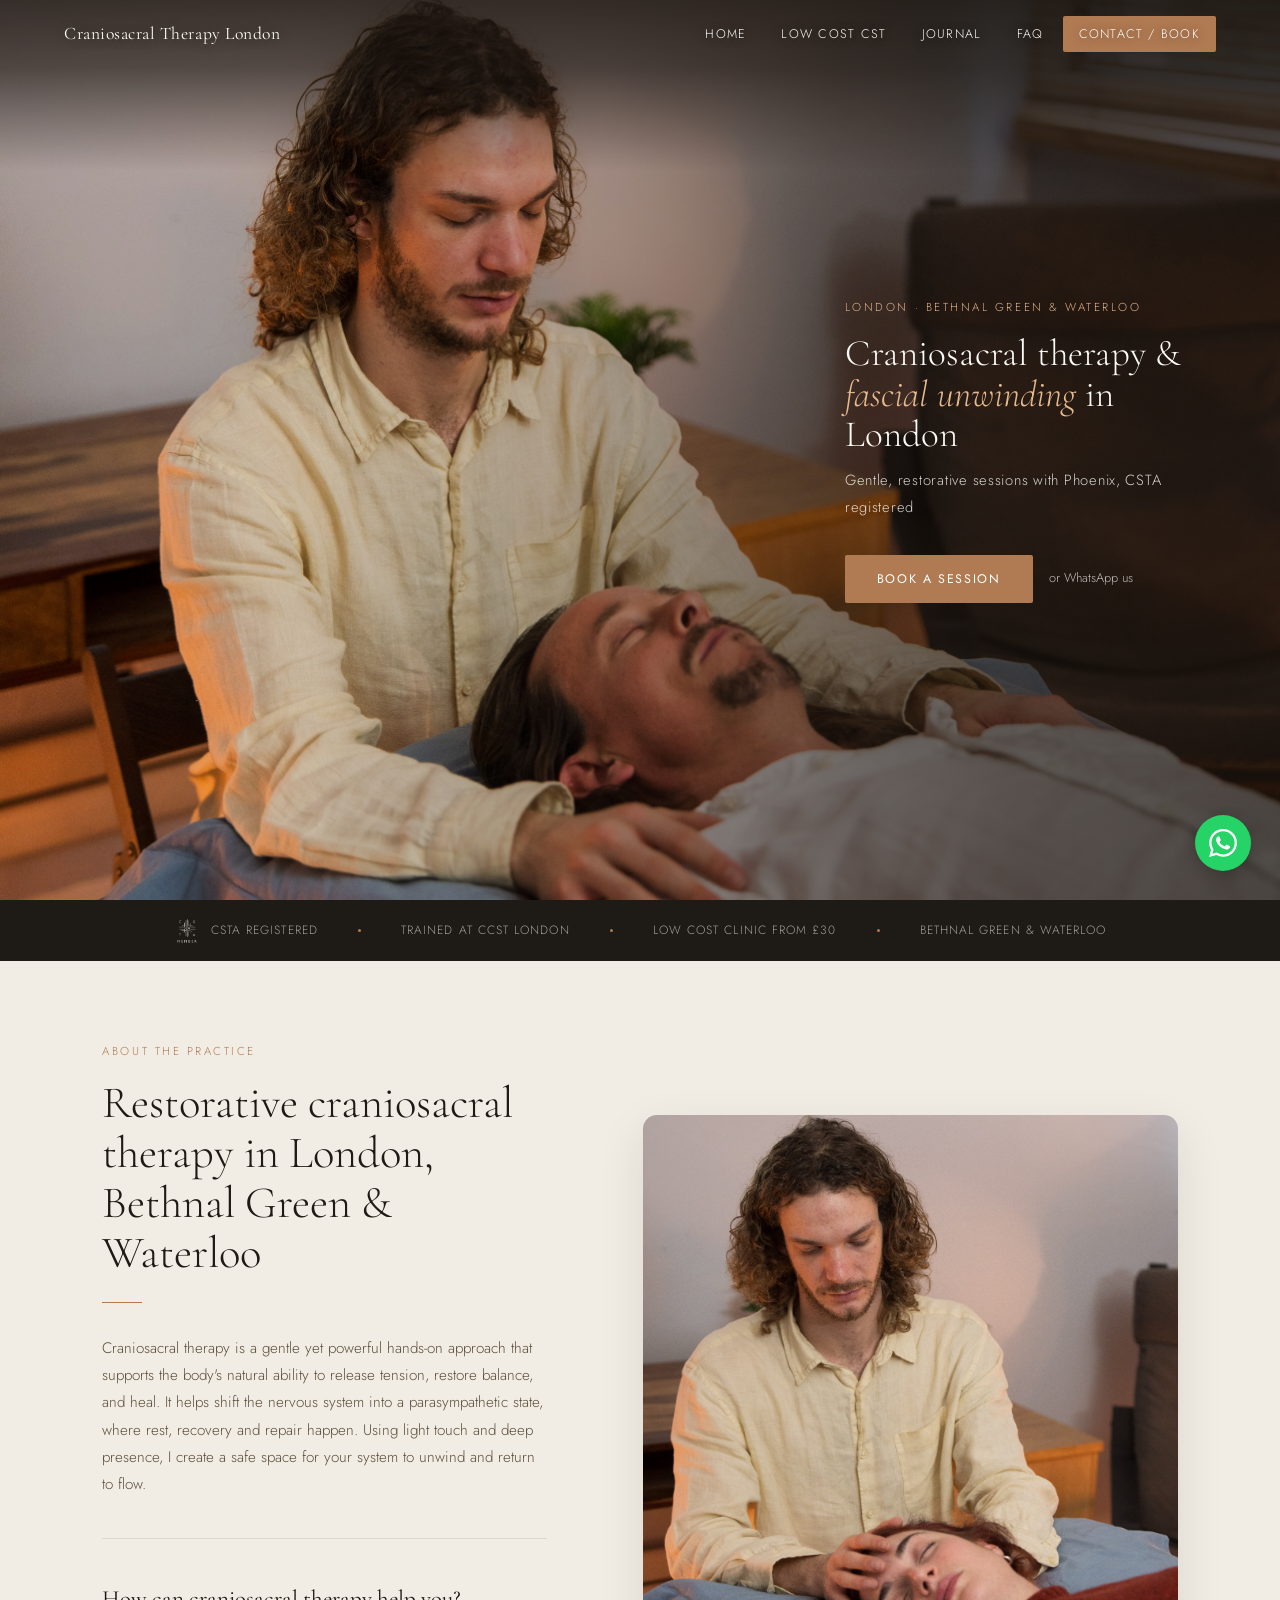
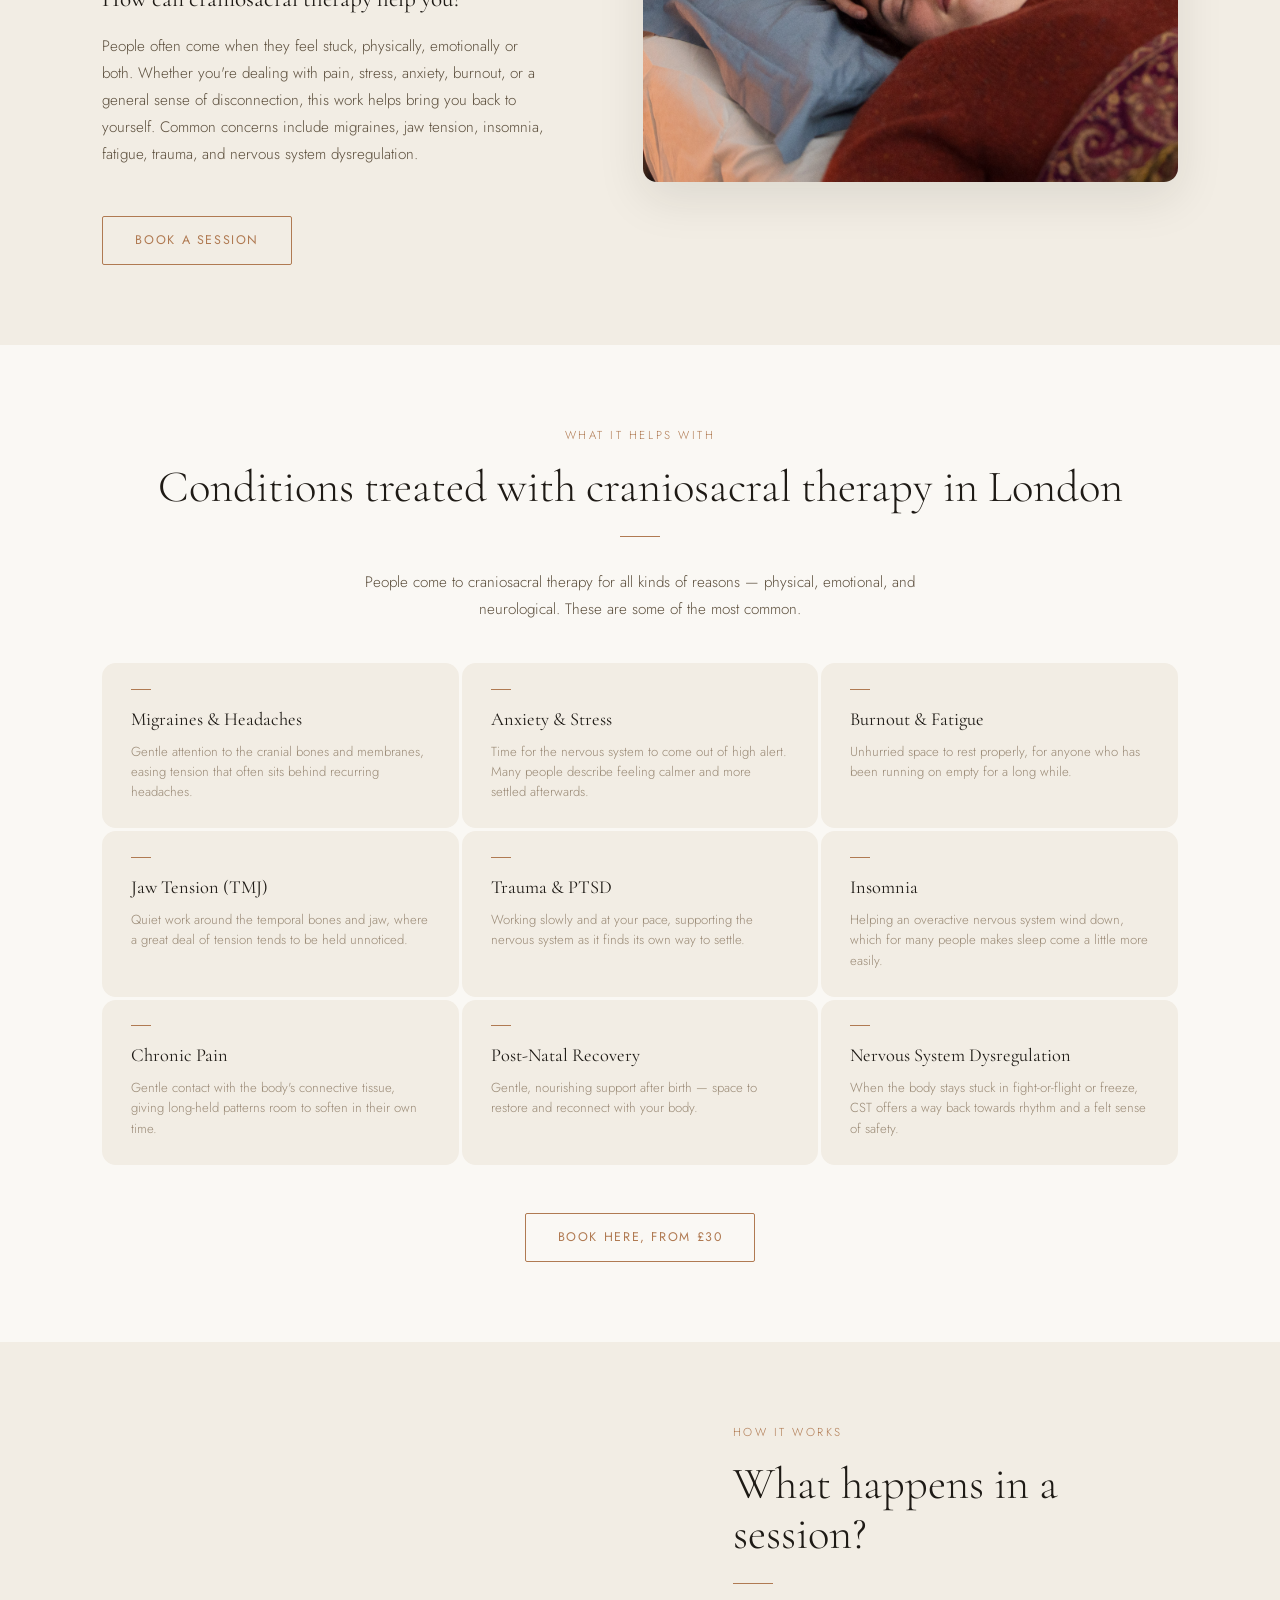
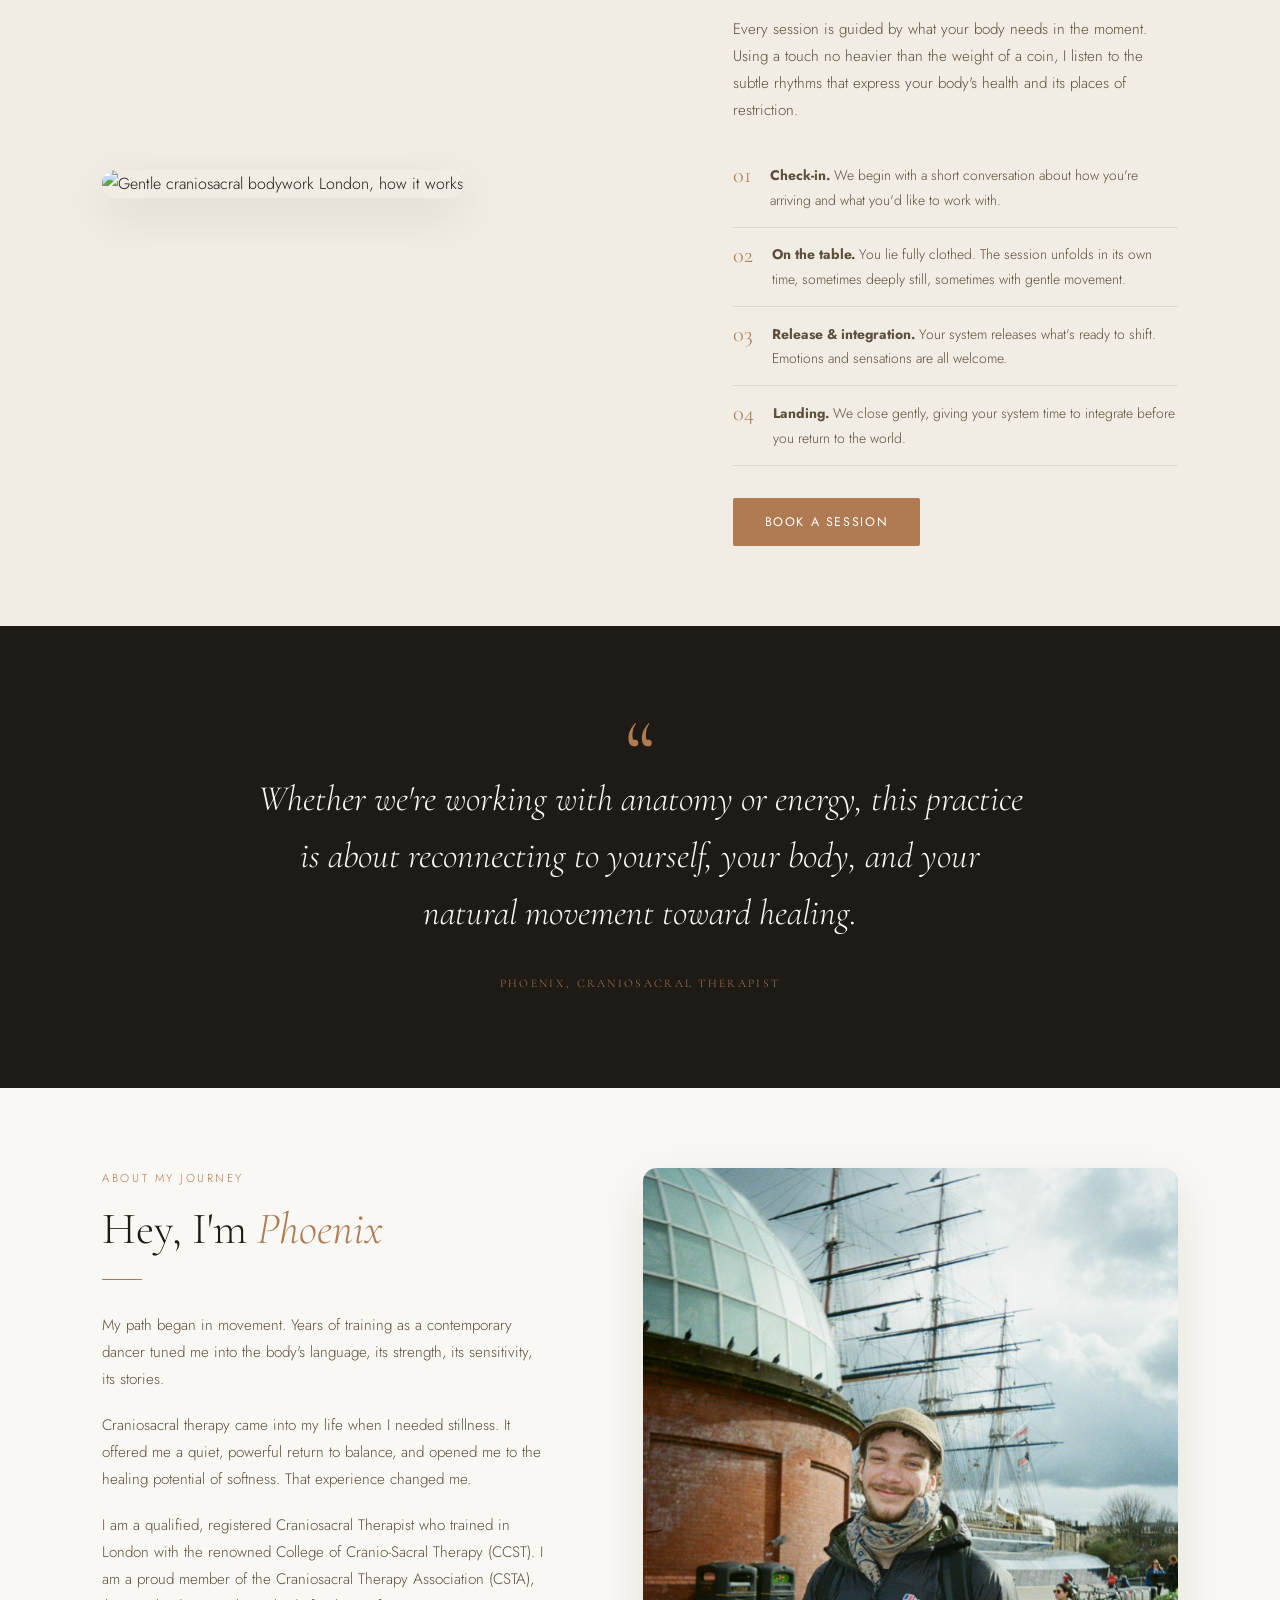
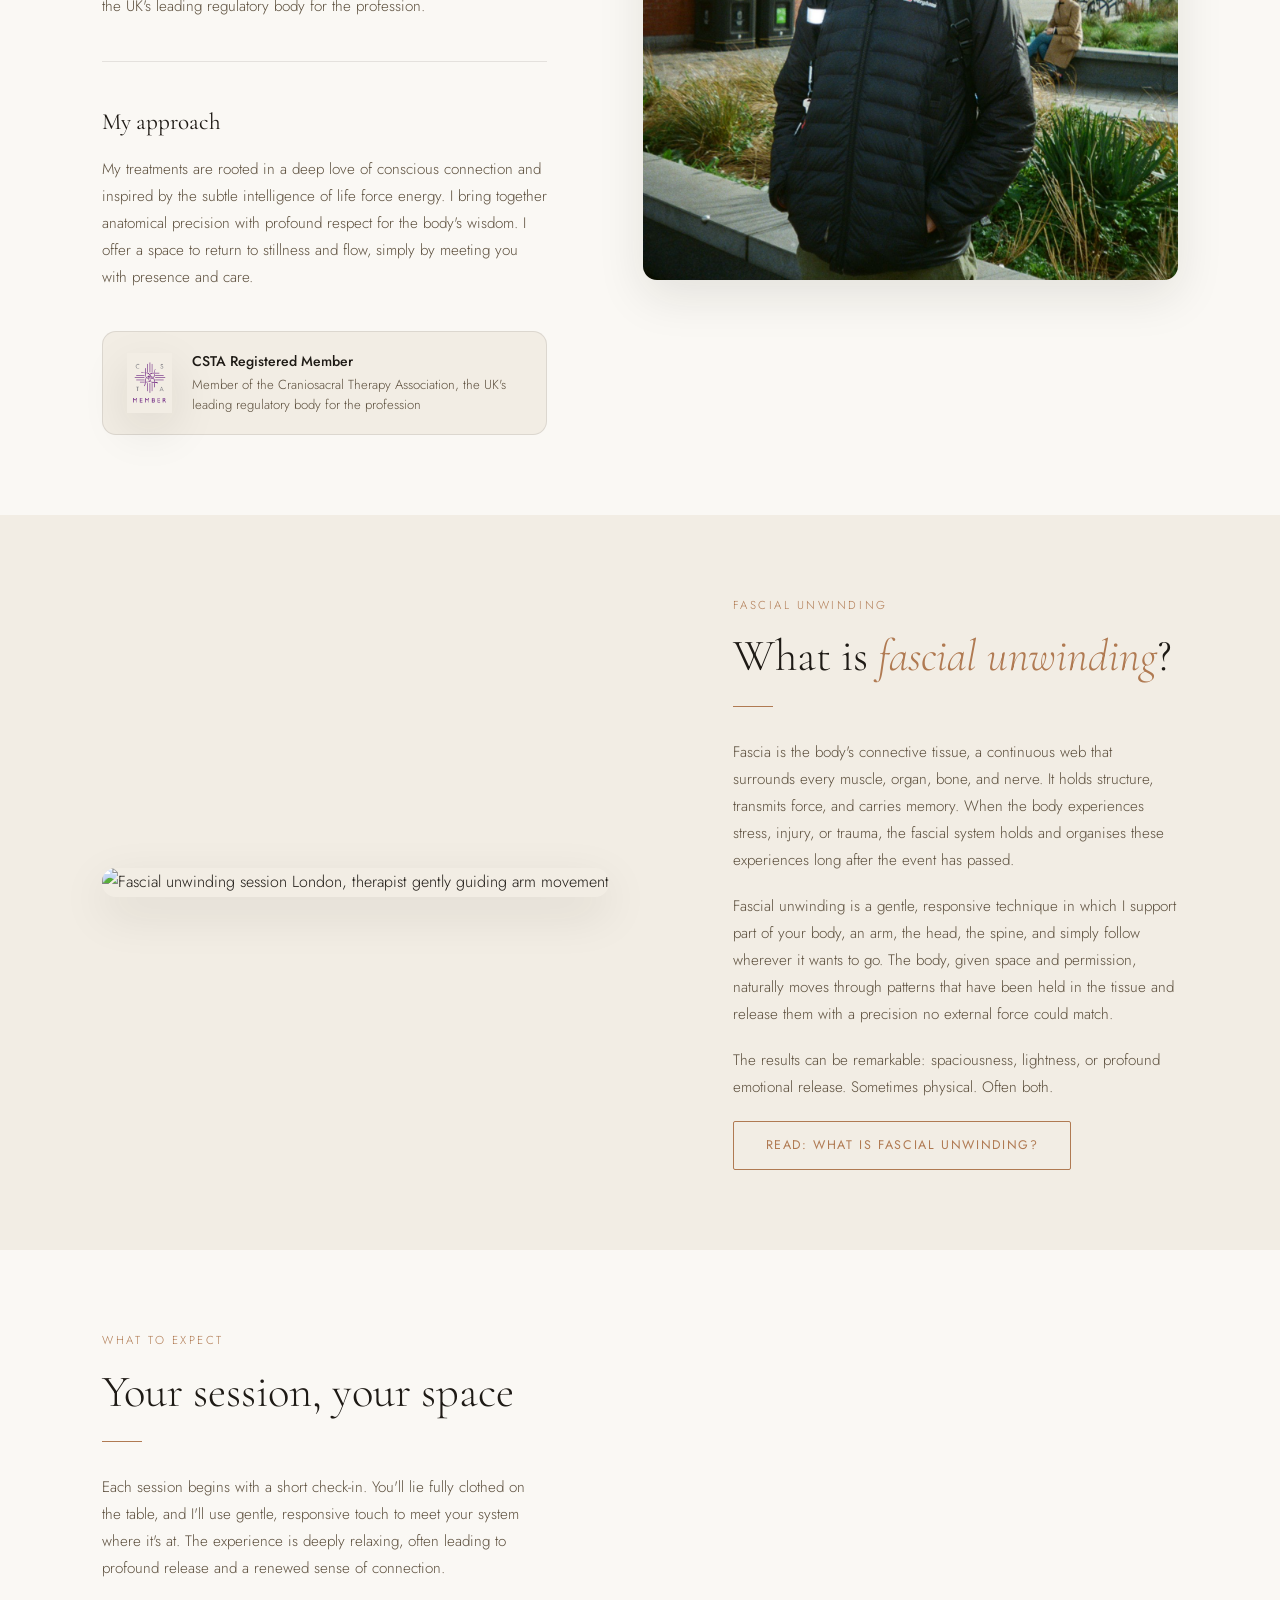
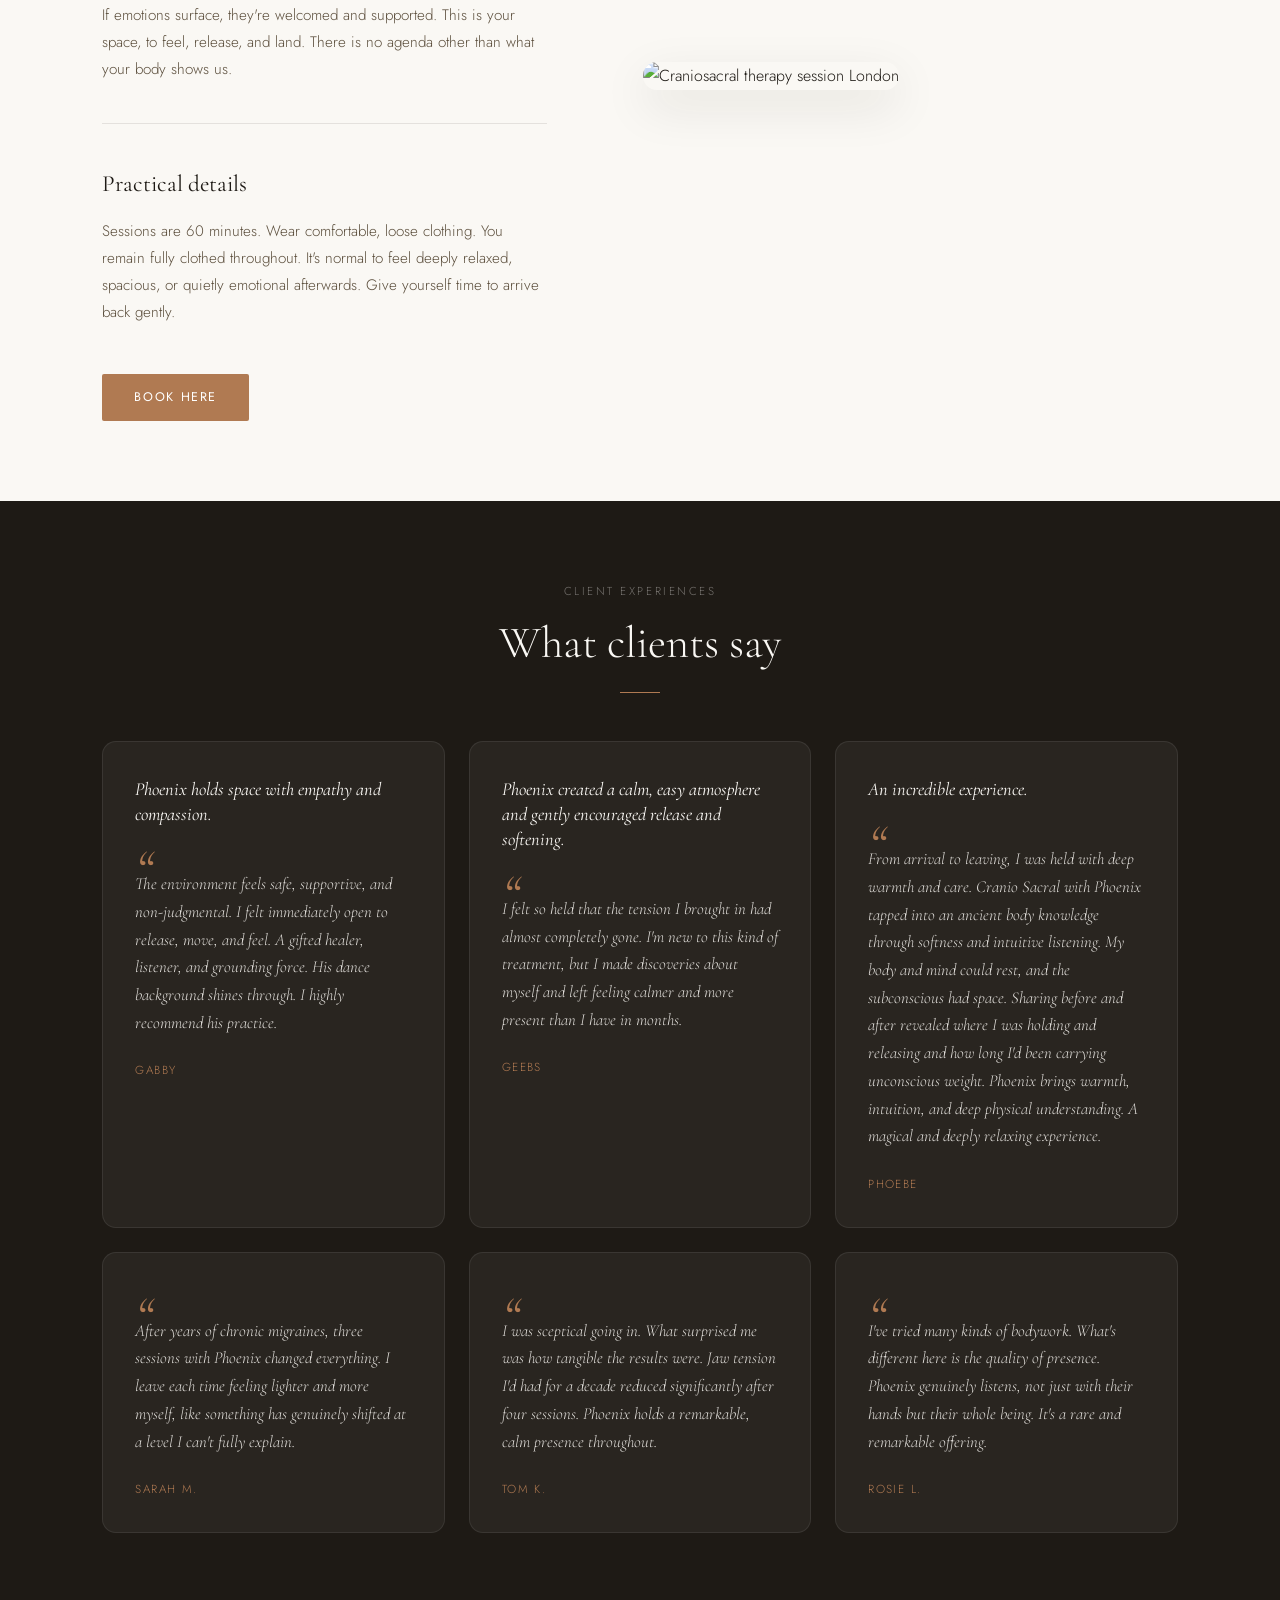
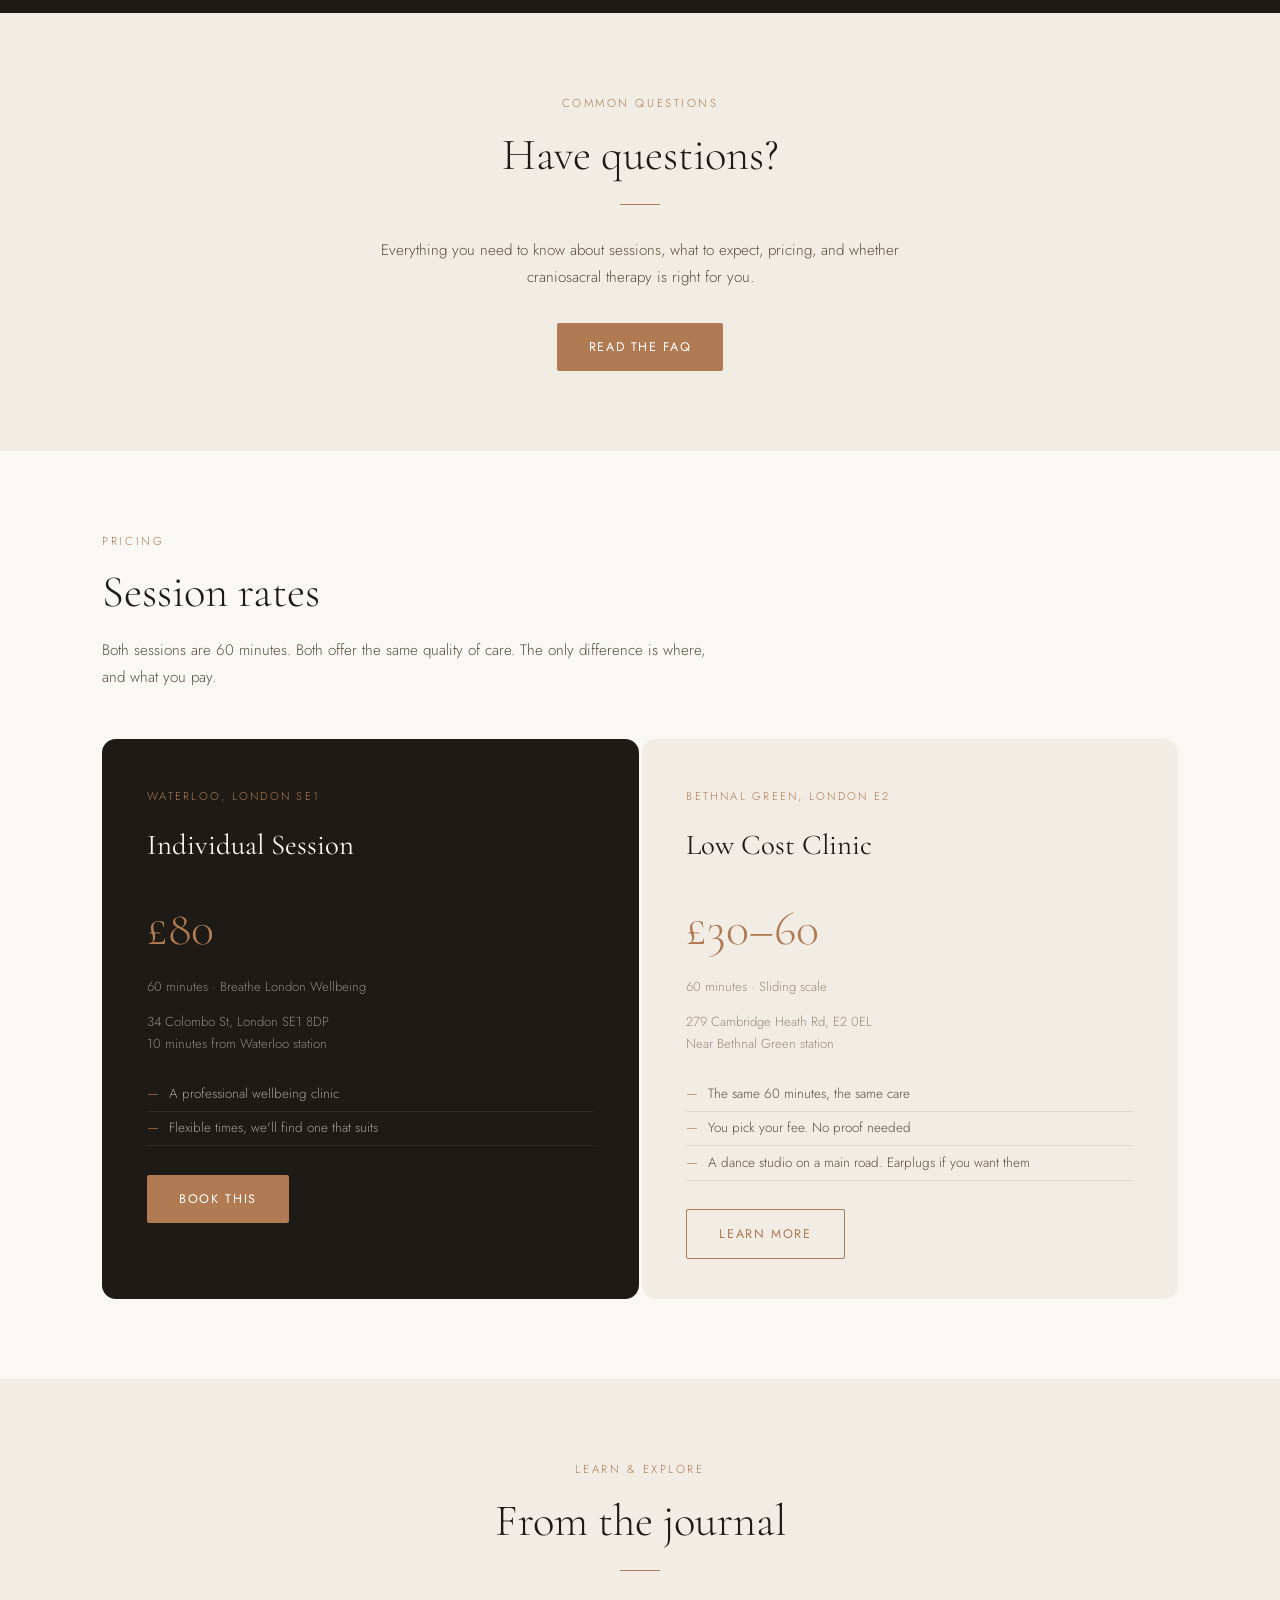
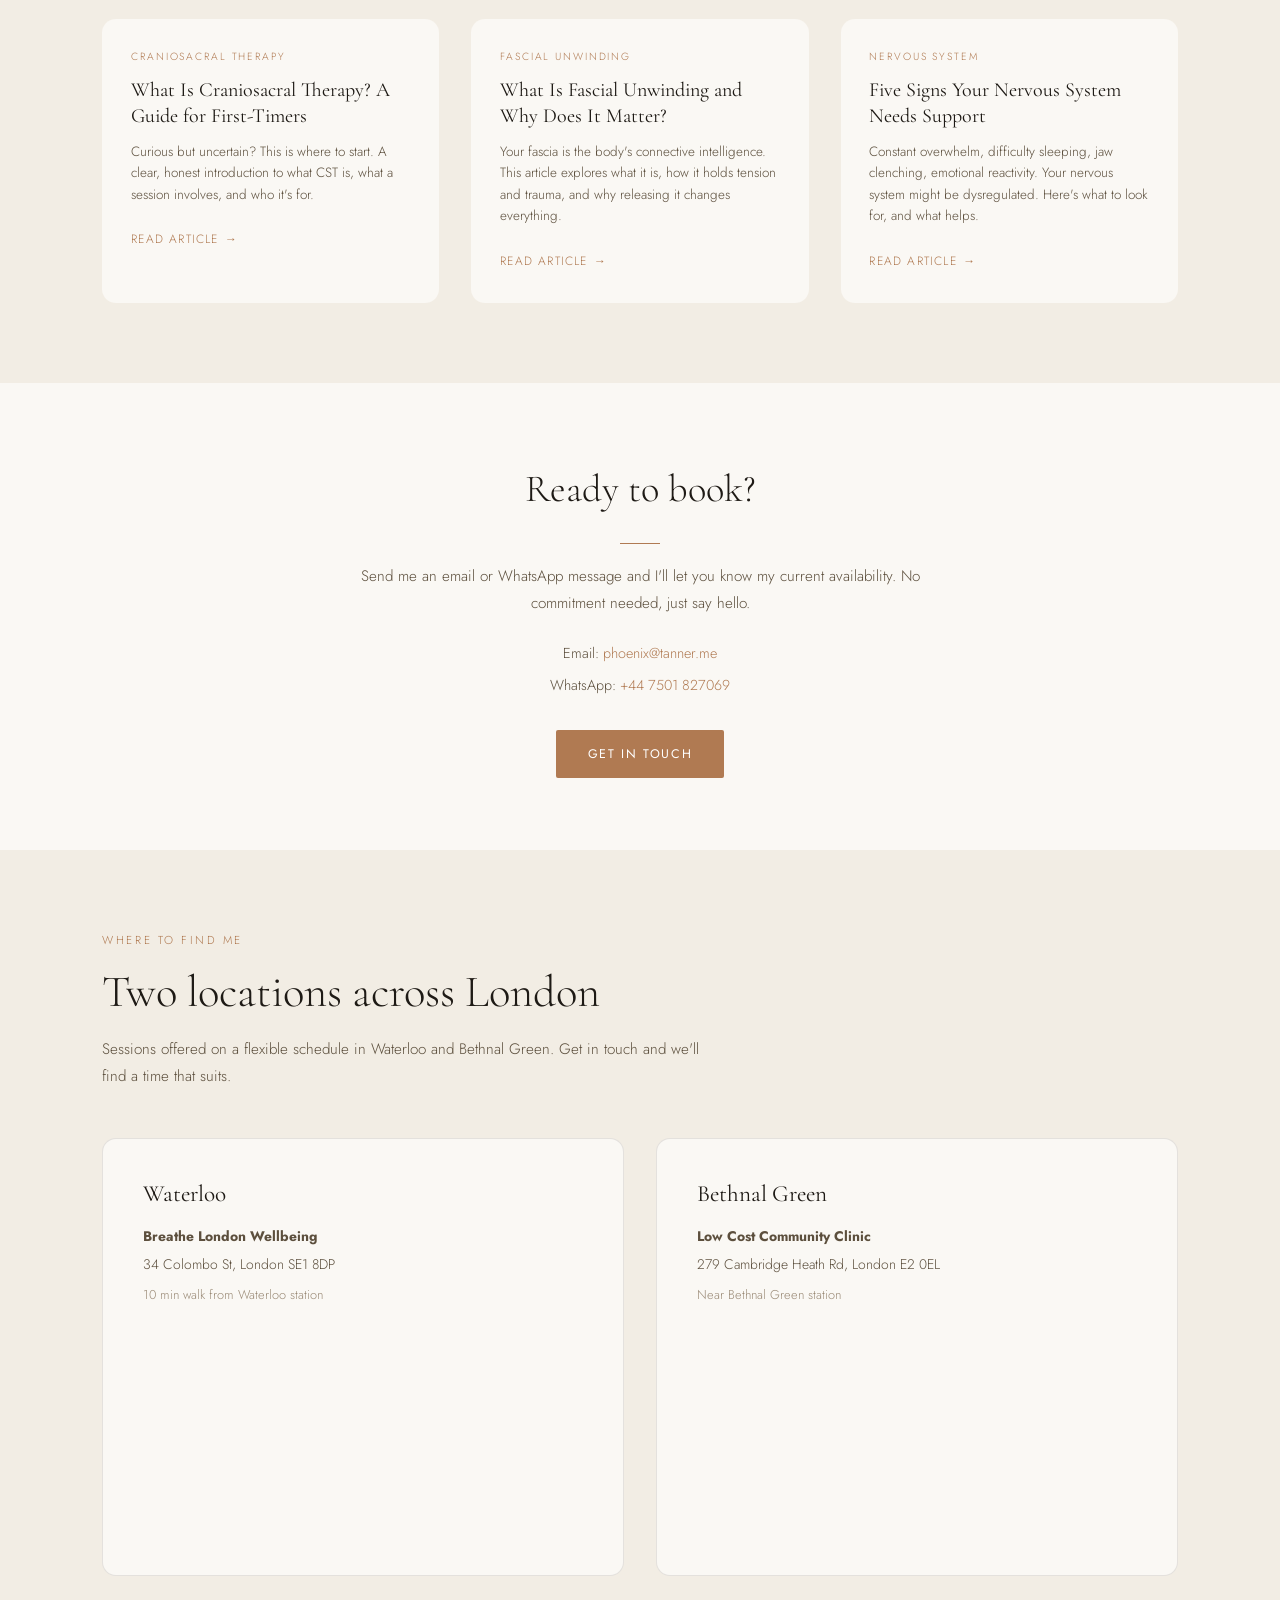
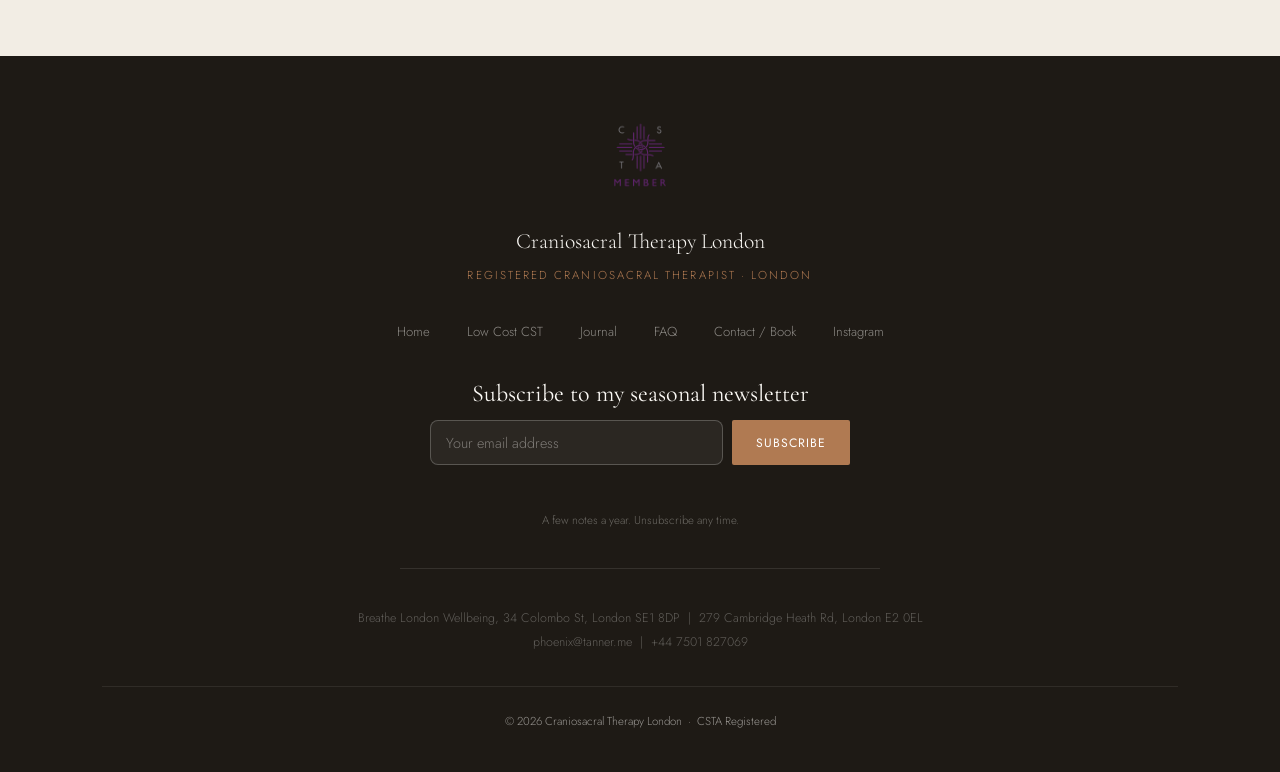
==== commit 5867bdbc: "Add seasonal newsletter signup to footer Simple email-only signup in the footer of all 8 pages: "Sub" ====
--- a/index.html
+++ b/index.html
@@ -306,7 +306,8 @@
   function gtag(){dataLayer.push(arguments);}
   gtag('js', new Date());
   gtag('config', 'G-5ZW5PGE2YG');
-</script></head>
+</script><link rel="stylesheet" href="/assets/newsletter.css">
+</head>
 <body>
 <a href="https://wa.me/447501827069?text=Hello%20Phoenix" class="wa-float" target="_blank" rel="noopener" aria-label="WhatsApp Phoenix">
   <svg viewBox="0 0 24 24"><path d="M17.472 14.382c-.297-.149-1.758-.867-2.03-.967-.273-.099-.471-.148-.67.15-.197.297-.767.966-.94 1.164-.173.199-.347.223-.644.075-.297-.15-1.255-.463-2.39-1.475-.883-.788-1.48-1.761-1.653-2.059-.173-.297-.018-.458.13-.606.134-.133.298-.347.446-.52.149-.174.198-.298.298-.497.099-.198.05-.371-.025-.52-.075-.149-.669-1.612-.916-2.207-.242-.579-.487-.5-.669-.51-.173-.008-.371-.01-.57-.01-.198 0-.52.074-.792.372-.272.297-1.04 1.016-1.04 2.479 0 1.462 1.065 2.875 1.213 3.074.149.198 2.096 3.2 5.077 4.487.709.306 1.262.489 1.694.625.712.227 1.36.195 1.871.118.571-.085 1.758-.719 2.006-1.413.248-.694.248-1.289.173-1.413-.074-.124-.272-.198-.57-.347m-5.421 7.403h-.004a9.87 9.87 0 01-5.031-1.378l-.361-.214-3.741.982.998-3.648-.235-.374a9.86 9.86 0 01-1.51-5.26c.001-5.45 4.436-9.884 9.888-9.884 2.64 0 5.122 1.03 6.988 2.898a9.825 9.825 0 012.893 6.994c-.003 5.45-4.437 9.884-9.885 9.884m8.413-18.297A11.815 11.815 0 0012.05 0C5.495 0 .16 5.335.157 11.892c0 2.096.547 4.142 1.588 5.945L.057 24l6.305-1.654a11.882 11.882 0 005.683 1.448h.005c6.554 0 11.89-5.335 11.893-11.893a11.821 11.821 0 00-3.48-8.413z"/></svg>
@@ -646,6 +647,19 @@
     <a href='/faq'>FAQ</a>
     <a href='/contact'>Contact / Book</a>
     <a href="https://www.instagram.com/phoenixtanner/" target="_blank" rel="noopener">Instagram</a>
+  </div>
+  <div class="nl-signup">
+    <div class="nl-heading">Subscribe to my seasonal newsletter</div>
+    <form class="nl-form" id="newsletterForm" novalidate>
+      <input id="nl-email" name="email" type="email" class="nl-input" placeholder="Your email address" aria-label="Email address" autocomplete="email" required>
+      <div class="nl-hp" aria-hidden="true">
+        <label for="nl-website">Website</label>
+        <input id="nl-website" name="website" type="text" tabindex="-1" autocomplete="off">
+      </div>
+      <button type="submit" class="nl-btn">Subscribe</button>
+    </form>
+    <p class="nl-status" id="newsletterStatus" role="status" aria-live="polite"></p>
+    <p class="nl-fineprint">A few notes a year. Unsubscribe any time.</p>
   </div>
   <address class="f-nap">
     Breathe London Wellbeing, 34 Colombo St, London SE1 8DP &nbsp;|&nbsp; 279 Cambridge Heath Rd, London E2 0EL<br>
--- a/assets/newsletter.css
+++ b/assets/newsletter.css
@@ -0,0 +1,101 @@
+/* Newsletter signup — shared across all 8 pages, lives inside the dark (--deep)
+   footer. Namespaced .nl-* so it never collides with contact.html's inline
+   .enquiry-* form styles, which sit on the same page. Uses the site's existing
+   design tokens (:root vars are defined identically on every page). */
+
+.nl-signup{
+  max-width:480px;
+  margin:0 auto 2.4rem;
+  padding-bottom:2.4rem;
+  border-bottom:1px solid rgba(250,248,244,.1);
+}
+.nl-eyebrow{
+  display:block;
+  font-family:'Jost',sans-serif;
+  font-size:.7rem;
+  letter-spacing:.22em;
+  text-transform:uppercase;
+  color:var(--clay);
+  margin-bottom:.7rem;
+}
+.nl-heading{
+  font-family:'Cormorant Garamond',serif;
+  font-size:1.5rem;
+  font-weight:400;
+  color:var(--cream);
+  line-height:1.3;
+  margin-bottom:.7rem;
+}
+.nl-note{
+  font-family:'Jost',sans-serif;
+  font-weight:300;
+  font-size:.82rem;
+  color:rgba(250,248,244,.5);
+  line-height:1.7;
+  max-width:400px;
+  margin:0 auto 1.4rem;
+}
+.nl-form{
+  display:flex;
+  flex-wrap:wrap;
+  gap:.6rem;
+  justify-content:center;
+  max-width:420px;
+  margin:0 auto;
+}
+.nl-input{
+  flex:1 1 200px;
+  min-width:0;
+  font-family:'Jost',sans-serif;
+  font-weight:300;
+  font-size:.9rem;
+  color:var(--cream);
+  background:rgba(250,248,244,.06);
+  border:1px solid rgba(250,248,244,.22);
+  border-radius:8px;
+  padding:.7rem .95rem;
+}
+.nl-input::placeholder{color:rgba(250,248,244,.4);}
+.nl-input:focus{outline:2px solid var(--clay);outline-offset:1px;border-color:transparent;}
+.nl-btn{
+  flex:0 0 auto;
+  background:var(--clay);
+  color:#fff;
+  border:none;
+  border-radius:2px;
+  padding:.72rem 1.5rem;
+  font-family:'Jost',sans-serif;
+  font-size:.76rem;
+  letter-spacing:.08em;
+  text-transform:uppercase;
+  cursor:pointer;
+  transition:background .25s;
+}
+.nl-btn:hover{background:var(--terra);}
+.nl-btn:disabled{opacity:.6;cursor:default;}
+/* honeypot — off-screen; real visitors never see or fill it */
+.nl-hp{position:absolute;left:-9999px;width:1px;height:1px;overflow:hidden;}
+.nl-status{
+  font-family:'Jost',sans-serif;
+  font-size:.82rem;
+  line-height:1.6;
+  min-height:1.2em;
+  margin:1rem auto 0;
+  max-width:400px;
+}
+.nl-status.ok{color:#8fce9f;}
+.nl-status.err{color:#e0a08c;}
+.nl-fineprint{
+  font-family:'Jost',sans-serif;
+  font-weight:300;
+  font-size:.72rem;
+  color:rgba(250,248,244,.35);
+  margin:.9rem auto 0;
+  max-width:400px;
+  line-height:1.6;
+}
+
+@media(max-width:480px){
+  .nl-form{flex-direction:column;}
+  .nl-btn{width:100%;padding:.8rem 1.5rem;}
+}
